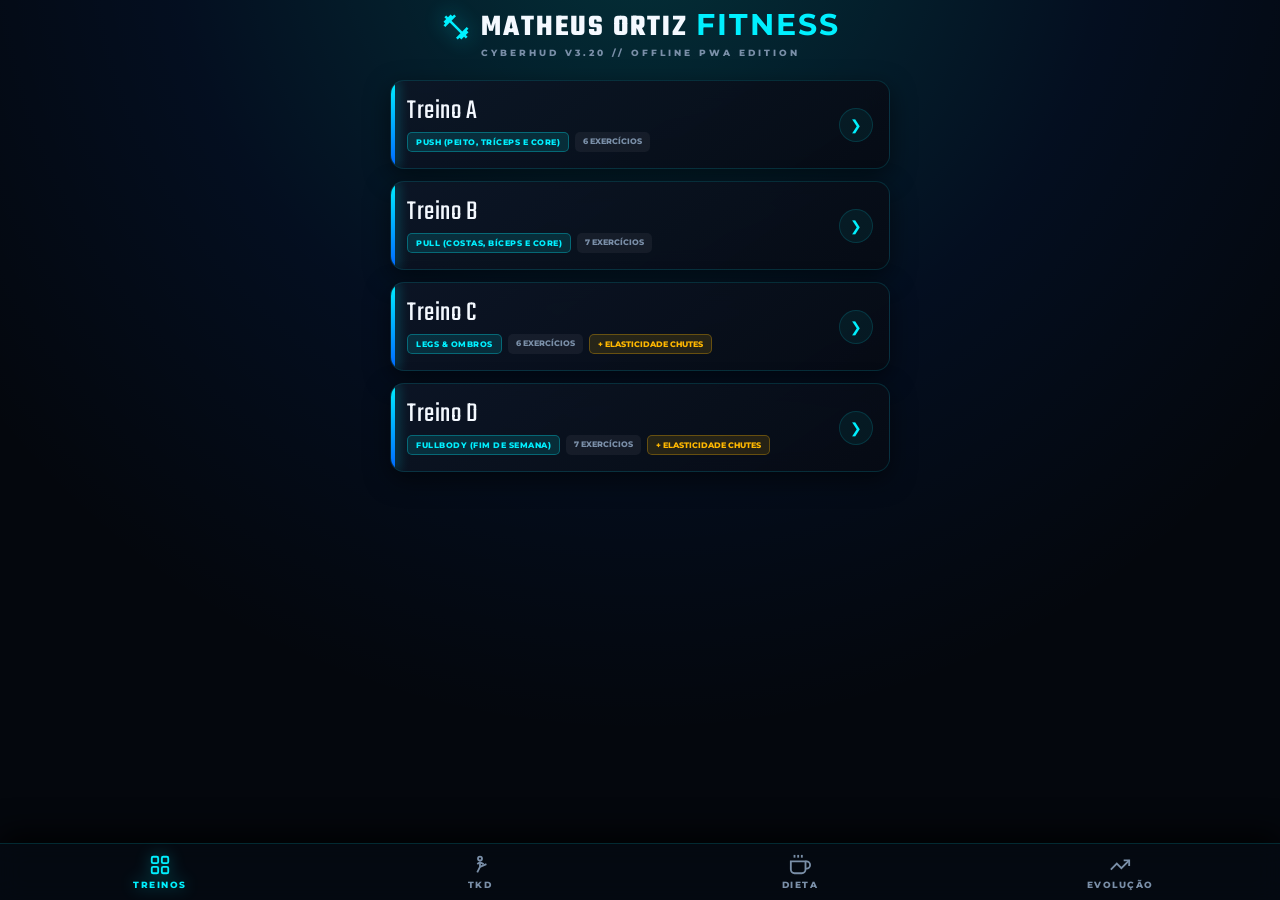
==== index.html @ abe20b3c "Update index.html" ====
<!doctype html>
<html lang="pt-BR">
  <head>
    <meta charset="UTF-8" />
    <meta
      name="viewport"
      content="width=device-width, initial-scale=1.0, maximum-scale=1.0, user-scalable=no, viewport-fit=cover"
    />
    <title>Matheus Ortiz Fitness • CyberHUD</title>
    <link rel="manifest" href="manifest.json" />
    <link rel="apple-touch-icon" href="icon-512.jpg" />
    <meta name="theme-color" content="#04070d" />
    <meta name="mobile-web-app-capable" content="yes" />
    <meta name="apple-mobile-web-app-capable" content="yes" />
    <meta
      name="apple-mobile-web-app-status-bar-style"
      content="black-translucent"
    />
    <link
      href="https://fonts.googleapis.com/css2?family=Montserrat:wght@400;600;800&family=Teko:wght@600;700&display=swap"
      rel="stylesheet"
    />
    <link
      href="https://fonts.cdnfonts.com/css/digital-7-mono"
      rel="stylesheet"
    />
    <link rel="stylesheet" href="style.css" />
    <link rel="stylesheet" href="tkd.css" />
  </head>
  <body>
    <div class="scanline"></div>
    <div id="toast">SÉRIE COMPUTADA ✓</div>

    <!-- CABEÇALHO PRINCIPAL (APENAS NA HOME/TKD/DIETA/EVOLUÇÃO) -->
    <header id="mainHeader">
      <div class="logo-container">
        <svg class="dumbbell-icon" viewBox="0 0 24 24" fill="currentColor">
          <path
            d="M20.57 14.86L22 13.43 20.57 12 17 15.57 8.43 7 12 3.43 10.57 2 9.14 3.43 7.71 2 5.57 4.14 4.14 2.71 2.71 4.14l1.43 1.43L2 7.71l1.43 1.43L2 10.57 3.43 12 7 8.43 15.57 17 12 20.57 13.43 22l1.43-1.43L16.29 22l2.14-2.14 1.43 1.43 1.43-1.43-1.43-1.43L22 16.29z"
          />
        </svg>
        <h1>Matheus Ortiz <span>Fitness</span></h1>
      </div>
      <div class="subtitle">CyberHUD v3.20 // Offline PWA Edition</div>
    </header>

    <!-- TELA 1: MENU DE TREINOS -->
    <div id="homeScreen" class="app-screen active">
      <div class="menu-list" id="menuList"></div>
    </div>

    <!-- TELA TKD: TAEKWONDO (GRADUAÇÃO, TÉCNICAS & EVOLUÇÃO) -->
    <div id="tkdScreen" class="app-screen">
      <!-- CARD DE GRADUAÇÃO ATUAL E PRÓXIMO NÍVEL -->
      <div class="dash-section-card tkd-belt-card" id="tkdBeltCard">
        <div class="cal-card-header">
          <div
            class="dash-section-title"
            style="border: none; padding: 0; margin: 0"
          >
            🥋 GRADUAÇÃO &amp; FAIXAS (WTF)
          </div>
          <span class="cdd-badge active-checkin" id="tkdCurrentGubBadge"
            >10º GUB</span
          >
        </div>

        <div class="tkd-belt-showcase">
          <div class="tkd-belt-box current">
            <span class="tkd-box-label">FAIXA ATUAL</span>
            <div class="tkd-belt-visual" id="tkdCurrentBeltVisual"></div>
            <strong id="tkdCurrentBeltName">BRANCA</strong>
            <small id="tkdCurrentBeltSub">10º Gub • Iniciante</small>
          </div>

          <div class="tkd-arrow-next">➔</div>

          <div class="tkd-belt-box next">
            <span class="tkd-box-label">PRÓXIMO NÍVEL</span>
            <div class="tkd-belt-visual" id="tkdNextBeltVisual"></div>
            <strong id="tkdNextBeltName">CINZA</strong>
            <small id="tkdNextBeltSub">9º Gub • Próximo Exame</small>
          </div>
        </div>

        <!-- BARRA DE PRONTIDÃO PARA O EXAME -->
        <div class="tkd-exam-progress-wrap">
          <div class="tkd-exam-progress-top">
            <span>PRONTIDÃO TÉCNICA PARA O EXAME</span>
            <strong id="tkdReadinessPct">0%</strong>
          </div>
          <div class="progress-track">
            <div
              class="progress-fill"
              id="tkdReadinessFill"
              style="width: 0%"
            ></div>
          </div>
        </div>

        <!-- CONTROLES DE GRADUAÇÃO -->
        <div class="tkd-belt-controls">
          <select
            id="tkdBeltSelect"
            class="tkd-select"
            onchange="changeTkdBelt(this.value)"
          ></select>
          <button
            type="button"
            class="btn-backup export"
            onclick="promoteTkdBelt()"
          >
            🎖️ AVANÇAR FAIXA
          </button>
        </div>
      </div>

      <!-- ESTATÍSTICAS DE AULAS E TÉCNICAS -->
      <div class="dash-stats-grid three-cols" id="tkdStatsGrid">
        <div class="dash-stat-box">
          <span class="dash-stat-label">Aulas na Faixa</span>
          <span class="dash-stat-value" id="tkdSessionsInBelt">0</span>
        </div>
        <div class="dash-stat-box">
          <span class="dash-stat-label">Aulas Totais</span>
          <span class="dash-stat-value" id="tkdTotalSessions">0</span>
        </div>
        <div class="dash-stat-box">
          <span class="dash-stat-label">Técnicas OK</span>
          <span class="dash-stat-value" id="tkdTechCount">0/0</span>
        </div>
      </div>

      <!-- CHECK-IN RÁPIDO NO DOJANG -->
      <div class="dash-section-card">
        <div class="cal-card-header">
          <div
            class="dash-section-title"
            style="border: none; padding: 0; margin: 0"
          >
            ⚡ REGISTRO DE TREINO NO TATAME
          </div>
          <span class="cdd-badge active-checkin">DOJANG</span>
        </div>
        <p class="dash-desc" style="margin-bottom: 10px">
          Registre sua aula de Taekwondo diretamente no calendário de frequência
          e some treinos na faixa atual.
        </p>
        <div class="tkd-checkin-row">
          <input
            type="text"
            id="tkdSessionFocusInput"
            class="tkd-text-input"
            placeholder="Foco da aula (ex: Chutes básicos, Kibon, Elasticidade...)"
          />
          <div class="photo-attach-box" style="margin-bottom: 0">
            <label class="photo-attach-btn" for="tkdPhotoInput">
              📷 TIRAR OU ESCOLHER FOTO DO DOJANG
            </label>
            <div class="photo-preview-wrap" id="tkdPhotoPreviewWrap">
              <img id="tkdPhotoPreviewImg" src="" alt="Prévia da foto TKD" />
              <button
                type="button"
                class="btn-remove-photo"
                onclick="clearPendingPhoto('tkd')"
              >
                ✕ REMOVER
              </button>
            </div>
          </div>
          <button
            type="button"
            class="btn-backup export"
            style="width: 100%; padding: 11px"
            onclick="registerTkdCheckin()"
          >
            ✓ REGISTRAR TREINO TKD
          </button>
        </div>
      </div>

      <!-- LINHA DO TEMPO COMPLETA DAS 12 GRADUAÇÕES -->
      <div class="dash-section-card">
        <button
          type="button"
          class="eq-toggle-btn"
          onclick="toggleTkdTimelineDrawer()"
        >
          <span>📊 MAPA DE GRADUAÇÕES (10º GUB AO 1º DAN)</span>
          <span id="tkdTimelineArrow">▾</span>
        </button>
        <div class="tkd-timeline-panel" id="tkdTimelinePanel">
          <div class="tkd-timeline-list" id="tkdTimelineList"></div>
        </div>
      </div>

      <!-- CHECKLIST DE TÉCNICAS, CHUTES E POOMSAE DA GRADUAÇÃO -->
      <div class="dash-section-card">
        <div class="cal-card-header">
          <div
            class="dash-section-title"
            style="border: none; padding: 0; margin: 0"
          >
            🎯 CURRÍCULO TÉCNICO &amp; POOMSAE
          </div>
          <span class="cdd-badge active-checkin" id="tkdCurriculumBeltTag"
            >10º GUB • BRANCA</span
          >
        </div>
        <p class="dash-desc" style="margin-bottom: 10px">
          Marque as técnicas que você já domina para o próximo exame de faixa.
        </p>
        <div id="tkdChecklistContainer" class="tkd-checklist"></div>

        <!-- ADICIONAR TÉCNICA PERSONALIZADA DO MESTRE -->
        <div class="tkd-add-custom-box">
          <input
            type="text"
            id="tkdCustomTechInput"
            class="tkd-text-input"
            placeholder="Adicionar movimento ou observação do mestre..."
          />
          <button
            type="button"
            class="btn-backup import"
            onclick="addCustomTkdTech()"
          >
            + ADD
          </button>
        </div>
      </div>
    </div>

    <!-- TELA 2: DIETA & NUTRIÇÃO -->
    <div id="dietScreen" class="app-screen">
      <div class="dash-section-card">
        <div class="dash-section-title">🥗 METAS & RECOMPOSIÇÃO</div>
        <div class="diet-macros-grid">
          <div class="diet-macro-box">
            <span class="dash-stat-label">VET ALVO</span>
            <span class="diet-macro-val">~2.250</span>
          </div>
          <div class="diet-macro-box">
            <span class="dash-stat-label">PROTEÍNAS</span>
            <span class="diet-macro-val">175G</span>
          </div>
          <div class="diet-macro-box">
            <span class="dash-stat-label">CARBOS</span>
            <span class="diet-macro-val">245G</span>
          </div>
          <div class="diet-macro-box">
            <span class="dash-stat-label">REFEIÇÕES</span>
            <span class="diet-macro-val" id="dietMealsCount">0/4</span>
          </div>
        </div>

        <div class="water-box">
          <div class="water-top-row">
            <span>💧 HIDRATAÇÃO (META: 3,2 L)</span>
            <strong id="waterDisplay">0,00 L</strong>
          </div>
          <div class="progress-track" style="margin-bottom: 10px">
            <div class="progress-fill" id="waterProgressFill"></div>
          </div>
          <div class="water-btn-row">
            <button class="btn-backup import" onclick="addWater(0.25)">
              +250ML
            </button>
            <button class="btn-backup import" onclick="addWater(0.5)">
              +500ML
            </button>
            <button class="btn-backup reset-water" onclick="resetDietDay()">
              ZERAR DIA
            </button>
          </div>
        </div>
      </div>

      <div id="dietMealsList" class="diet-meals-list"></div>

      <div class="dash-section-card">
        <button
          type="button"
          class="eq-toggle-btn"
          id="eqToggleBtn"
          onclick="toggleEquivalenceDrawer()"
        >
          <span>⚖️ GUIA DE EQUIVALÊNCIA (PESO PRONTO)</span>
          <span id="eqToggleArrow">▾</span>
        </button>
        <div class="eq-drawer-panel" id="eqDrawerPanel">
          <div class="eq-block">
            <div class="eq-block-title">PROTEÍNAS (~40–45G PROT)</div>
            <div class="eq-line">
              • Peito de frango grelhado: <strong>170g</strong>
            </div>
            <div class="eq-line">
              • Patinho / Coxão de fora: <strong>160g</strong>
            </div>
            <div class="eq-line">• Filé de tilápia: <strong>200g</strong></div>
            <div class="eq-line">
              • Sobrecoxa sem pele: <strong>160g</strong>
            </div>
            <div class="eq-line">
              • Atum drenado (1 lata) + <strong>2 ovos</strong>
            </div>
          </div>
          <div class="eq-block">
            <div class="eq-block-title">CARBOIDRATOS (~35–40G CARB)</div>
            <div class="eq-line">• Arroz cozido: <strong>140g</strong></div>
            <div class="eq-line">
              • Batata-doce cozida/assada: <strong>160g</strong>
            </div>
            <div class="eq-line">
              • Batata-inglesa / Mandioquinha: <strong>200g</strong>
            </div>
            <div class="eq-line">
              • Macarrão integral cozido: <strong>120g</strong>
            </div>
            <div class="eq-line">
              • Pão integral (2 fatias) + <strong>1 banana</strong>
            </div>
          </div>
          <div class="eq-block" style="margin-bottom: 0">
            <div class="eq-block-title">GORDURAS BOAS (~10G LIPÍDIOS)</div>
            <div class="eq-line">
              • Azeite de oliva: <strong>1 col. sopa (10ml)</strong>
            </div>
            <div class="eq-line">• Abacate fresco: <strong>70g</strong></div>
            <div class="eq-line">
              • Homus: <strong>30g</strong> | Castanhas/Amendoim:
              <strong>20g</strong>
            </div>
          </div>
        </div>
      </div>
    </div>

    <!-- TELA 3: EVOLUÇÃO, CHECK-IN GYMRATS, MEDIDAS & BACKUP -->
    <div id="dashboardScreen" class="app-screen">
      <div class="dash-stats-grid three-cols" id="dashStatsGrid"></div>
      <!-- SINCRONIZAÇÃO NUVEM (FIREBASE GOOGLE) -->
      <div class="dash-section-card" id="cloudSyncCard">
        <div class="cal-card-header">
          <div
            class="dash-section-title"
            style="border: none; padding: 0; margin: 0"
          >
            ☁️ NUVEM & CONTA GOOGLE
          </div>
          <span class="cdd-badge" id="cloudSyncStatus">OFFLINE / LOCAL</span>
        </div>
        <p class="dash-desc" id="cloudUserInfo" style="margin-bottom: 10px">
          Conecte sua conta Google para sincronizar treinos, Taekwondo,
          check-ins, PRs e medidas automaticamente entre dispositivos.
        </p>
        <div class="backup-actions" id="cloudLoggedOutActions">
          <button
            type="button"
            class="btn-backup export"
            style="grid-column: span 2"
            onclick="loginWithGoogle()"
          >
            🔐 ENTRAR COM GOOGLE
          </button>
        </div>
        <div
          class="backup-actions"
          id="cloudLoggedInActions"
          style="display: none"
        >
          <button
            type="button"
            class="btn-backup export"
            onclick="manualCloudSync()"
          >
            🔄 SINCRONIZAR AGORA
          </button>
          <button
            type="button"
            class="btn-backup reset-water"
            onclick="logoutGoogle()"
          >
            SAIR DA CONTA
          </button>
        </div>
      </div>

      <!-- CALENDÁRIO ESTILO GYMRATS -->
      <div class="dash-section-card">
        <div class="cal-card-header">
          <div
            class="dash-section-title"
            style="border: none; padding: 0; margin: 0"
          >
            📅 CHECK-INS (GYMRATS)
          </div>
          <div style="display: flex; align-items: center; gap: 6px">
            <button
              type="button"
              class="btn-baseline-edit"
              onclick="openBaselineModal()"
              title="Ajustar saldo inicial do ano"
            >
              ⚙️ SALDO ANUAL
            </button>
            <span class="cal-month-count" id="calMonthCheckinsCount"
              >0 dias no mês</span
            >
          </div>
        </div>

        <div class="cal-nav-bar">
          <button
            type="button"
            class="cal-nav-btn"
            onclick="changeCalendarMonth(-1)"
          >
            ❮
          </button>
          <span class="cal-month-label" id="calMonthLabel">NOVEMBRO 2026</span>
          <button
            type="button"
            class="cal-nav-btn"
            onclick="changeCalendarMonth(1)"
          >
            ❯
          </button>
        </div>

        <div class="cal-weekdays-row">
          <span>DOM</span>
          <span>SEG</span>
          <span>TER</span>
          <span>QUA</span>
          <span>QUI</span>
          <span>SEX</span>
          <span>SÁB</span>
        </div>

        <div class="cal-days-grid" id="calDaysGrid"></div>

        <div class="cal-day-details" id="calDayDetails">
          <div class="cdd-top">
            <span id="cddDateTitle">DIA --/--/----</span>
            <span class="cdd-badge" id="cddStatusBadge">SEM CHECK-IN</span>
          </div>
          <div class="cdd-content" id="cddContent">
            Nenhum treino ou atividade registrada nesta data.
          </div>
        </div>

        <div class="annual-seasons-wrap" id="annualSeasonsBox"></div>
      </div>

      <!-- REGISTRO MANUAL DE ATIVIDADE / ESPORTES (TAEKWONDO, CORRIDA, ETC.) -->
      <div class="dash-section-card">
        <div class="dash-section-title">
          ⚡ CHECK-IN MANUAL (OUTRAS ATIVIDADES)
        </div>
        <div class="quick-sports-row">
          <button
            type="button"
            class="quick-sport-chip"
            onclick="applyQuickSport('Taekwondo', '🥋')"
          >
            🥋 Taekwondo
          </button>
          <button
            type="button"
            class="quick-sport-chip"
            onclick="applyQuickSport('Corrida', '🏃‍♂️')"
          >
            🏃‍♂️ Corrida
          </button>
          <button
            type="button"
            class="quick-sport-chip"
            onclick="applyQuickSport('Muay Thai', '🥊')"
          >
            🥊 Muay Thai
          </button>
          <button
            type="button"
            class="quick-sport-chip"
            onclick="applyQuickSport('Bike', '🚴')"
          >
            🚴 Bike
          </button>
        </div>

        <div class="manual-checkin-grid">
          <div class="measure-field">
            <label>Atividade / Modalidade</label>
            <input type="text" id="mcActivity" placeholder="Ex: 🥋 Taekwondo" />
          </div>
          <div class="measure-field">
            <label>Data</label>
            <input type="date" id="mcDate" />
          </div>
          <div class="measure-field">
            <label>Duração (min)</label>
            <input type="number" id="mcDuration" placeholder="60" />
          </div>
          <div class="measure-field">
            <label>Observação</label>
            <input type="text" id="mcNote" placeholder="Ex: Treino de chutes" />
          </div>
        </div>

        <div class="photo-attach-box">
          <label class="photo-attach-btn" for="manualPhotoInput">
            📷 TIRAR OU ESCOLHER FOTO DO CHECK-IN
          </label>
          <div class="photo-preview-wrap" id="manualPhotoPreviewWrap">
            <img id="manualPhotoPreviewImg" src="" alt="Prévia da foto" />
            <button
              type="button"
              class="btn-remove-photo"
              onclick="clearPendingPhoto('manual')"
            >
              ✕ REMOVER
            </button>
          </div>
        </div>

        <button
          type="button"
          class="btn-backup export"
          style="width: 100%; padding: 11px"
          onclick="saveManualCheckin()"
        >
          ✓ REGISTRAR CHECK-IN NO CALENDÁRIO
        </button>
      </div>

      <!-- FICHA DE MEDIDAS -->
      <div class="dash-section-card">
        <div class="dash-section-title">📏 FICHA DE MEDIDAS (EM JEJUM)</div>
        <div class="measures-form-grid">
          <div class="measure-field">
            <label>Peso (kg)</label>
            <input type="number" step="0.1" id="mPeso" placeholder="82.5" />
          </div>
          <div class="measure-field">
            <label>Cintura (cm)</label>
            <input type="number" step="0.5" id="mCintura" placeholder="93" />
          </div>
          <div class="measure-field">
            <label>Abdômen (cm)</label>
            <input type="number" step="0.5" id="mAbdomen" placeholder="90" />
          </div>
          <div class="measure-field">
            <label>Tórax (cm)</label>
            <input type="number" step="0.5" id="mTorax" placeholder="101" />
          </div>
          <div class="measure-field">
            <label>Braço D. (cm)</label>
            <input type="number" step="0.5" id="mBraco" placeholder="40" />
          </div>
          <div class="measure-field">
            <label>Coxa D. (cm)</label>
            <input type="number" step="0.5" id="mCoxa" placeholder="60" />
          </div>
        </div>
        <button
          type="button"
          class="btn-backup export"
          style="width: 100%; padding: 11px; margin-bottom: 10px"
          onclick="saveMeasurements()"
        >
          + REGISTRAR MEDIDAS ATUAIS
        </button>
        <div class="pr-summary-list" id="measuresHistoryList"></div>
      </div>

      <!-- RECORDES PESSOAIS -->
      <div class="dash-section-card">
        <div class="dash-section-title">🏆 RECORDES PESSOAIS (PRs)</div>
        <div class="pr-summary-list" id="prSummaryList"></div>
      </div>

      <!-- BACKUP -->
      <div class="dash-section-card">
        <div class="dash-section-title">💾 BACKUP & SINCRONIZAÇÃO</div>
        <p class="dash-desc">
          Exporte seus recordes, check-ins, medidas e dieta para guardar
          segurança ou transferir para outro aparelho.
        </p>
        <div class="backup-actions">
          <button class="btn-backup export" onclick="exportBackup()">
            📋 EXPORTAR JSON
          </button>
          <button class="btn-backup import" onclick="openImportModal()">
            📥 IMPORTAR JSON
          </button>
        </div>
      </div>
    </div>

    <!-- TELA 4: TREINO ATIVO -->
    <div id="workoutScreen" class="app-screen">
      <div class="workout-hud-header">
        <div class="workout-nav-row">
          <div class="workout-title-group">
            <button class="btn-back" onclick="goHome()">❮ MENU</button>
            <div class="workout-title" id="workoutTitleDisplay">Treino A</div>
          </div>
          <div class="hud-telemetry-badges">
            <div class="volume-badge" id="volumeBadge">⚡ 0 KG</div>
            <div class="progress-badge" id="progressBadge">0/0 • 0%</div>
          </div>
        </div>
        <div class="progress-track">
          <div class="progress-fill" id="progressFill"></div>
        </div>
      </div>

      <div class="workout-container" id="workoutView"></div>
    </div>

    <!-- DOCK INFERIOR FLUTUANTE (TIMER DE DESCANSO) -->
    <div class="floating-dock" id="floatingDock">
      <div class="dock-inner">
        <div class="mini-timer-bar">
          <div class="timer-display" id="timerDisplay">00:00:00</div>
          <div class="timer-pills">
            <button class="timer-pill" onclick="startTimer(45)">45s</button>
            <button class="timer-pill" onclick="startTimer(60)">60s</button>
            <button class="timer-pill" onclick="startTimer(90)">90s</button>
            <button class="timer-pill" onclick="startTimer(120)">2m</button>
            <button class="timer-pill stop" onclick="stopTimer()">✕</button>
          </div>
        </div>
      </div>
    </div>

    <!-- BOTTOM NAV HOME (4 ABAS NO PADRÃO ORIGINAL) -->
    <div class="main-nav-container" id="mainNavContainer">
      <div
        class="nav-tab active"
        id="tabTreinos"
        onclick="switchMainTab('homeScreen', this)"
      >
        <svg viewBox="0 0 24 24">
          <rect x="3" y="3" width="7" height="7" rx="1.5" />
          <rect x="14" y="3" width="7" height="7" rx="1.5" />
          <rect x="3" y="14" width="7" height="7" rx="1.5" />
          <rect x="14" y="14" width="7" height="7" rx="1.5" />
        </svg>
        <span class="nav-label">TREINOS</span>
      </div>
      <div
        class="nav-tab"
        id="tabTkd"
        onclick="switchMainTab('tkdScreen', this)"
      >
        <svg viewBox="0 0 24 24">
          <circle cx="12" cy="5" r="2.2" />
          <path d="M9 11l3-2 4 2" />
          <path d="M12 9v5l-3 6" />
          <path d="M12 14l7-3" />
        </svg>
        <span class="nav-label">TKD</span>
      </div>
      <div
        class="nav-tab"
        id="tabDieta"
        onclick="switchMainTab('dietScreen', this)"
      >
        <svg viewBox="0 0 24 24">
          <path d="M18 8h1a4 4 0 0 1 0 8h-1" />
          <path d="M2 8h16v9a4 4 0 0 1-4 4H6a4 4 0 0 1-4-4V8z" />
          <line x1="6" y1="1" x2="6" y2="4" />
          <line x1="10" y1="1" x2="10" y2="4" />
          <line x1="14" y1="1" x2="14" y2="4" />
        </svg>
        <span class="nav-label">DIETA</span>
      </div>
      <div
        class="nav-tab"
        id="tabEvolucao"
        onclick="switchMainTab('dashboardScreen', this)"
      >
        <svg viewBox="0 0 24 24">
          <polyline points="22 7 13.5 15.5 8.5 10.5 2 17" />
          <polyline points="16 7 22 7 22 13" />
        </svg>
        <span class="nav-label">EVOLUÇÃO</span>
      </div>
    </div>

    <!-- MODAL DE HISTÓRICO -->
    <div class="modal-overlay" id="historyModal">
      <div class="modal-content">
        <div class="modal-header">
          <div class="modal-title" id="historyTitle">Histórico</div>
          <button class="close-btn" onclick="closeHistory()">&times;</button>
        </div>

        <div class="input-history-box">
          <label>Registrar Nova Carga Manualmente (KG):</label>
          <div class="input-row-flex">
            <input
              type="number"
              id="manualKgInput"
              placeholder="Ex: 55"
              step="1"
            />
            <button class="btn-add-weight" onclick="addManualWeight()">
              + GRAVAR
            </button>
          </div>
        </div>

        <div class="history-list-title">Evolução Registrada:</div>
        <div class="history-list" id="historyList"></div>
      </div>
    </div>

    <!-- MODAL DE CALCULADORA DE ANILHAS -->
    <div class="modal-overlay" id="plateModal">
      <div class="modal-content">
        <div class="modal-header">
          <div class="modal-title" id="plateModalTitle">
            Calculadora de Anilhas
          </div>
          <button class="close-btn" onclick="closePlateModal()">&times;</button>
        </div>

        <div class="input-history-box">
          <label>Carga Total Alvo (KG) e Peso da Barra:</label>
          <div class="input-row-flex">
            <input
              type="number"
              id="plateTargetInput"
              placeholder="Total KG"
              oninput="calculatePlates()"
            />
            <select id="barWeightSelect" onchange="calculatePlates()">
              <option value="20">Barra 20kg</option>
              <option value="15">Barra 15kg</option>
              <option value="12">Barra W 12kg</option>
              <option value="0">Sem Barra (0kg)</option>
            </select>
          </div>
        </div>

        <div class="plate-result-box" id="plateResultBox"></div>
      </div>
    </div>

    <!-- MODAL DE IMPORTAÇÃO DE BACKUP -->
    <div class="modal-overlay" id="importModal">
      <div class="modal-content">
        <div class="modal-header">
          <div class="modal-title">Restaurar Backup</div>
          <button class="close-btn" onclick="closeImportModal()">
            &times;
          </button>
        </div>
        <div class="input-history-box">
          <label>Cole o código JSON copiado anteriormente:</label>
          <textarea
            id="importJsonArea"
            rows="4"
            placeholder='{"gh_Supino Reto Barra":"[...]"}'
          ></textarea>
        </div>
        <button
          class="btn-backup export"
          style="width: 100%; padding: 12px"
          onclick="importBackup()"
        >
          RESTAURAR DADOS AGORA
        </button>
      </div>
    </div>

    <!-- MODAL DE SALDO INICIAL DE CHECK-INS POR ANO -->
    <div class="modal-overlay" id="baselineModal">
      <div class="modal-content">
        <div class="modal-header">
          <div class="modal-title">Saldo Anual de Check-ins</div>
          <button class="close-btn" onclick="closeBaselineModal()">
            &times;
          </button>
        </div>
        <p class="dash-desc" style="margin-bottom: 10px">
          Defina quantos check-ins você já tinha acumulado antes de migrar para
          o app. Na virada de cada ano (01/01), o contador principal zera
          automaticamente e arquiva a temporada anterior.
        </p>
        <div class="input-history-box">
          <label>Ano e Quantidade Base (GymRats):</label>
          <div class="input-row-flex">
            <input
              type="number"
              id="baselineYearInput"
              value="2026"
              min="2020"
              max="2100"
              oninput="onBaselineYearChange()"
            />
            <input
              type="number"
              id="baselineCountInput"
              value="241"
              min="0"
              placeholder="Ex: 241"
            />
          </div>
        </div>
        <button
          type="button"
          class="btn-backup export"
          style="width: 100%; padding: 12px"
          onclick="saveBaselineFromModal()"
        >
          SALVAR SALDO DA TEMPORADA
        </button>
      </div>
    </div>

    <!-- MODAL LIGHTBOX PARA VISUALIZAR FOTO DO CHECK-IN -->
    <div
      class="modal-overlay"
      id="photoLightboxModal"
      onclick="closePhotoLightbox(event)"
    >
      <div class="modal-content lightbox-modal-content">
        <div class="modal-header">
          <div class="modal-title" id="lightboxTitle">Registro</div>
          <button class="close-btn" onclick="closePhotoLightbox()">
            &times;
          </button>
        </div>
        <div class="lightbox-img-wrap">
          <img id="lightboxImg" src="" alt="Foto do Check-in" />
        </div>
        <div class="lightbox-caption" id="lightboxCaption"></div>
      </div>
    </div>

    <script src="https://www.gstatic.com/firebasejs/10.14.1/firebase-app-compat.js"></script>
    <script src="https://www.gstatic.com/firebasejs/10.14.1/firebase-auth-compat.js"></script>
    <script src="https://www.gstatic.com/firebasejs/10.14.1/firebase-firestore-compat.js"></script>
    <script src="script.js"></script>
    <script src="tkd.js"></script>

    <!-- Inputs ocultos para tirar/anexar foto (câmera ou galeria) -->
    <input
      type="file"
      id="workoutPhotoInput"
      accept="image/*"
      style="display: none"
      onchange="handlePhotoFileSelect(this, 'workout')"
    />
    <input
      type="file"
      id="manualPhotoInput"
      accept="image/*"
      style="display: none"
      onchange="handlePhotoFileSelect(this, 'manual')"
    />
    <input
      type="file"
      id="tkdPhotoInput"
      accept="image/*"
      style="display: none"
      onchange="handlePhotoFileSelect(this, 'tkd')"
    />
  </body>
</html>
---- style.css ----
:root {
  --primary: #00f0ff;
  --primary-deep: #0066ff;
  --primary-glow: rgba(0, 240, 255, 0.45);
  --primary-subtle: rgba(0, 240, 255, 0.12);
  --success: #00ff88;
  --success-glow: rgba(0, 255, 136, 0.4);
  --accent: #ffb800;
  --accent-glow: rgba(255, 184, 0, 0.35);
  --danger: #ff3b5c;
  --bg-dark: #04070d;
  --card-bg: linear-gradient(
    145deg,
    rgba(13, 22, 38, 0.88),
    rgba(6, 11, 20, 0.94)
  );
  --border: rgba(0, 240, 255, 0.14);
  --text: #f4f9ff;
  --muted: #7a8fa8;
}

* {
  box-sizing: border-box;
  margin: 0;
  padding: 0;
  font-family: "Montserrat", sans-serif;
  -webkit-tap-highlight-color: transparent;
}

html,
body {
  width: 100%;
  min-height: 100vh;
  background-color: var(--bg-dark);
  color: var(--text);
  overflow-x: hidden;
}

body {
  background-image:
    radial-gradient(
      circle at 50% -10%,
      rgba(0, 240, 255, 0.18) 0%,
      rgba(0, 102, 255, 0.08) 40%,
      transparent 70%
    ),
    linear-gradient(rgba(4, 7, 13, 0.9), rgba(4, 7, 13, 0.97)),
    url("https://images.unsplash.com/photo-1534438327276-14e5300c3a48?q=80&w=1000&auto=format&fit=crop");
  background-size: cover;
  background-attachment: fixed;
  background-position: center;
  padding: env(safe-area-inset-top, 16px) 12px 95px 12px;
  display: flex;
  flex-direction: column;
  align-items: center;
}

.scanline {
  position: fixed;
  top: -10%;
  left: 0;
  width: 100%;
  height: 2px;
  background: linear-gradient(90deg, transparent, var(--primary), transparent);
  box-shadow: 0 0 15px 2px var(--primary-glow);
  opacity: 0.3;
  animation: scan 8s linear infinite;
  pointer-events: none;
  z-index: 9999;
}

@keyframes scan {
  0% {
    top: -10%;
  }
  100% {
    top: 110%;
  }
}

@keyframes hudPulse {
  0%,
  100% {
    text-shadow: 0 0 12px var(--primary-glow);
  }
  50% {
    text-shadow: 0 0 4px rgba(0, 240, 255, 0.2);
  }
}

header {
  width: 100%;
  max-width: 500px;
  text-align: center;
  margin-bottom: 22px;
  padding-top: 10px;
  z-index: 20;
  position: relative;
}

.logo-container {
  display: flex;
  align-items: center;
  justify-content: center;
  gap: 10px;
  margin-bottom: 4px;
}

.dumbbell-icon {
  width: 30px;
  height: 30px;
  color: var(--primary);
  filter: drop-shadow(0 0 10px var(--primary-glow));
}

h1 {
  font-family: "Teko", sans-serif;
  font-size: 30px;
  letter-spacing: 2px;
  text-transform: uppercase;
  line-height: 1;
  animation: hudPulse 4s infinite;
}

h1 span {
  color: var(--primary);
}

.subtitle {
  font-size: 9px;
  letter-spacing: 3px;
  color: var(--muted);
  text-transform: uppercase;
  font-weight: 800;
}

.app-screen {
  width: 100%;
  max-width: 500px;
  z-index: 20;
  display: none;
  flex-direction: column;
  opacity: 0;
  transition: opacity 0.25s ease;
  padding-bottom: 24px;
}

.app-screen.active {
  display: flex !important;
  opacity: 1 !important;
}

/* BOTTOM NAV HOME */
.main-nav-container {
  position: fixed;
  bottom: 0;
  left: 0;
  width: 100%;
  background: rgba(5, 10, 18, 0.92);
  backdrop-filter: blur(12px);
  -webkit-backdrop-filter: blur(12px);
  border-top: 1px solid var(--border);
  display: flex;
  justify-content: space-around;
  padding: 10px 0 calc(10px + env(safe-area-inset-bottom, 0px));
  z-index: 9000;
  box-shadow: 0 -10px 30px rgba(0, 0, 0, 0.85);
}

.nav-tab {
  display: flex;
  flex-direction: column;
  align-items: center;
  gap: 3px;
  color: var(--muted);
  flex: 1;
  transition: 0.25s;
  cursor: pointer;
}

.nav-tab.active {
  color: var(--primary);
  filter: drop-shadow(0 0 8px var(--primary-glow));
}

.nav-tab svg {
  width: 22px;
  height: 22px;
  stroke: currentColor;
  fill: none;
  stroke-width: 2;
}

.nav-label {
  font-size: 9px;
  font-weight: 800;
  letter-spacing: 1.5px;
}

/* MENU HOME */
.menu-list {
  display: flex;
  flex-direction: column;
  gap: 12px;
  width: 100%;
  padding-bottom: 30px;
}

.menu-item {
  background: var(--card-bg);
  backdrop-filter: blur(10px);
  -webkit-backdrop-filter: blur(10px);
  border: 1px solid var(--border);
  border-radius: 14px;
  padding: 16px;
  display: flex;
  justify-content: space-between;
  align-items: center;
  cursor: pointer;
  transition: 0.25s;
  position: relative;
  overflow: hidden;
  box-shadow: 0 8px 25px rgba(0, 0, 0, 0.5);
}

.menu-item::before {
  content: "";
  position: absolute;
  left: 0;
  top: 0;
  height: 100%;
  width: 4px;
  background: linear-gradient(180deg, var(--primary), var(--primary-deep));
  box-shadow: 2px 0 12px var(--primary-glow);
}

.menu-item:hover,
.menu-item:active {
  transform: translateY(-2px);
  border-color: rgba(0, 240, 255, 0.45);
  box-shadow: 0 12px 30px rgba(0, 240, 255, 0.14);
}

.menu-info {
  display: flex;
  flex-direction: column;
  gap: 7px;
  z-index: 2;
}

.menu-day-name {
  font-family: "Teko", sans-serif;
  font-size: 28px;
  line-height: 1;
  letter-spacing: 0.5px;
}

.menu-tags {
  display: flex;
  flex-wrap: wrap;
  gap: 6px;
}

.menu-region-badge {
  font-size: 8px;
  font-weight: 800;
  background: var(--primary-subtle);
  color: var(--primary);
  padding: 4px 8px;
  border-radius: 5px;
  border: 1px solid rgba(0, 240, 255, 0.3);
  letter-spacing: 0.5px;
}

.menu-ex-count {
  font-size: 8px;
  font-weight: 800;
  color: var(--muted);
  background: rgba(255, 255, 255, 0.05);
  padding: 4px 8px;
  border-radius: 5px;
}

.menu-stretch-badge {
  font-size: 8px;
  font-weight: 800;
  background: rgba(255, 184, 0, 0.12);
  color: var(--accent);
  padding: 4px 8px;
  border-radius: 5px;
  border: 1px solid rgba(255, 184, 0, 0.3);
}

.menu-action {
  width: 34px;
  height: 34px;
  border-radius: 50%;
  background: rgba(0, 240, 255, 0.06);
  border: 1px solid var(--border);
  display: flex;
  justify-content: center;
  align-items: center;
  transition: 0.3s;
  color: var(--primary);
  font-size: 14px;
  flex-shrink: 0;
}

.menu-item:hover .menu-action {
  background: rgba(0, 240, 255, 0.2);
  border-color: var(--primary);
  transform: translateX(3px);
}

/* DIETA & NUTRIÇÃO */
.diet-macros-grid {
  display: grid;
  grid-template-columns: repeat(4, 1fr);
  gap: 6px;
  margin-bottom: 12px;
}

.diet-macro-box {
  background: rgba(2, 5, 10, 0.65);
  border: 1px solid rgba(0, 240, 255, 0.14);
  border-radius: 8px;
  padding: 8px 4px;
  text-align: center;
}

.diet-macro-val {
  display: block;
  font-family: "Teko", sans-serif;
  font-size: 20px;
  color: var(--primary);
  line-height: 1.1;
  margin-top: 2px;
}

.water-box {
  background: rgba(2, 5, 10, 0.65);
  border: 1px solid rgba(0, 240, 255, 0.16);
  border-radius: 10px;
  padding: 10px;
}

.water-top-row {
  display: flex;
  justify-content: space-between;
  align-items: center;
  font-size: 10px;
  font-weight: 800;
  color: #dce9f8;
  margin-bottom: 6px;
}

.water-top-row strong {
  color: var(--primary);
  font-size: 12px;
}

.water-btn-row {
  display: grid;
  grid-template-columns: 1fr 1fr 1fr;
  gap: 6px;
}

.btn-backup.reset-water {
  background: rgba(255, 59, 92, 0.12);
  color: #ff6b84;
  border: 1px solid rgba(255, 59, 92, 0.3);
}

.diet-meals-list {
  display: flex;
  flex-direction: column;
  gap: 10px;
  margin-bottom: 14px;
}

.diet-meal-card {
  background: var(--card-bg);
  border: 1px solid var(--border);
  border-left: 3px solid var(--primary);
  border-radius: 12px;
  padding: 12px 14px;
  box-shadow: 0 6px 20px rgba(0, 0, 0, 0.45);
}

.diet-meal-card.done {
  border-left-color: var(--success);
  opacity: 0.78;
}

.diet-meal-top {
  display: flex;
  justify-content: space-between;
  align-items: flex-start;
  gap: 8px;
  margin-bottom: 8px;
}

.diet-meal-time {
  font-family: "Teko", sans-serif;
  font-size: 20px;
  color: #fff;
  line-height: 1;
}

.diet-meal-sub {
  font-size: 9px;
  font-weight: 800;
  color: var(--primary);
  margin-top: 2px;
}

.diet-check-btn {
  background: rgba(2, 5, 10, 0.75);
  border: 1px solid rgba(0, 240, 255, 0.3);
  color: var(--primary);
  border-radius: 7px;
  padding: 5px 10px;
  font-size: 9px;
  font-weight: 800;
  cursor: pointer;
  flex-shrink: 0;
}

.diet-meal-card.done .diet-check-btn {
  background: var(--success);
  border-color: var(--success);
  color: #02120a;
}

.diet-option-select {
  width: 100%;
  background: rgba(2, 6, 13, 0.85);
  border: 1px solid rgba(0, 240, 255, 0.22);
  border-radius: 8px;
  color: #fff;
  font-size: 11px;
  font-weight: 700;
  padding: 8px 10px;
  margin-bottom: 8px;
  outline: none;
}

.diet-option-select option {
  background: #0a1220;
  color: #fff;
}

.diet-meal-desc {
  font-size: 11px;
  color: #cfe0f5;
  line-height: 1.45;
  background: rgba(2, 5, 10, 0.55);
  border-radius: 8px;
  padding: 9px 10px;
  border: 1px solid rgba(255, 255, 255, 0.05);
}

.eq-toggle-btn {
  width: 100%;
  background: transparent;
  border: none;
  color: var(--primary);
  font-family: "Teko", sans-serif;
  font-size: 20px;
  letter-spacing: 1px;
  display: flex;
  justify-content: space-between;
  align-items: center;
  cursor: pointer;
}

.eq-drawer-panel {
  display: none;
  margin-top: 10px;
  border-top: 1px solid rgba(255, 255, 255, 0.06);
  padding-top: 10px;
}

.eq-drawer-panel.open {
  display: block;
}

.eq-block {
  background: rgba(2, 5, 10, 0.55);
  border: 1px solid rgba(0, 240, 255, 0.12);
  border-radius: 8px;
  padding: 9px 10px;
  margin-bottom: 8px;
}

.eq-block-title {
  font-size: 9px;
  font-weight: 800;
  color: var(--accent);
  margin-bottom: 4px;
  letter-spacing: 0.6px;
}

.eq-line {
  font-size: 11px;
  color: #dce9f8;
  line-height: 1.45;
}

/* DASHBOARD / PAINEL DE EVOLUÇÃO, CHECK-IN GYMRATS & MEDIDAS */
.dash-stats-grid {
  display: grid;
  grid-template-columns: repeat(2, 1fr);
  gap: 10px;
  margin-bottom: 14px;
}

.dash-stats-grid.three-cols {
  grid-template-columns: repeat(3, 1fr);
  gap: 8px;
}

.dash-stat-box {
  background: var(--card-bg);
  border: 1px solid var(--border);
  border-radius: 12px;
  padding: 12px 10px;
  display: flex;
  flex-direction: column;
  gap: 4px;
  box-shadow: 0 6px 20px rgba(0, 0, 0, 0.45);
}

.dash-stat-label {
  font-size: 8px;
  font-weight: 800;
  color: var(--muted);
  letter-spacing: 0.6px;
  text-transform: uppercase;
}

.dash-stat-value {
  font-family: "Teko", sans-serif;
  font-size: 28px;
  color: var(--primary);
  text-shadow: 0 0 10px var(--primary-glow);
  line-height: 1;
}

.dash-stat-value.streak-accent {
  color: var(--accent);
  text-shadow: 0 0 10px var(--accent-glow);
}

.dash-section-card {
  background: var(--card-bg);
  border: 1px solid var(--border);
  border-radius: 14px;
  padding: 14px;
  margin-bottom: 14px;
  box-shadow: 0 8px 25px rgba(0, 0, 0, 0.5);
}

.dash-section-title {
  font-family: "Teko", sans-serif;
  font-size: 20px;
  color: var(--primary);
  letter-spacing: 1px;
  border-bottom: 1px solid rgba(255, 255, 255, 0.06);
  padding-bottom: 8px;
  margin-bottom: 10px;
}

/* CALENDÁRIO ESTILO GYMRATS */
.cal-card-header {
  display: flex;
  justify-content: space-between;
  align-items: center;
  border-bottom: 1px solid rgba(255, 255, 255, 0.06);
  padding-bottom: 8px;
  margin-bottom: 10px;
}

.cal-month-count {
  font-size: 9px;
  font-weight: 800;
  color: var(--success);
  background: rgba(0, 255, 136, 0.12);
  border: 1px solid rgba(0, 255, 136, 0.3);
  padding: 3px 8px;
  border-radius: 99px;
}

.cal-nav-bar {
  display: flex;
  justify-content: space-between;
  align-items: center;
  margin-bottom: 8px;
  background: rgba(2, 5, 10, 0.55);
  border: 1px solid rgba(0, 240, 255, 0.12);
  border-radius: 8px;
  padding: 5px 8px;
}

.cal-nav-btn {
  background: rgba(0, 240, 255, 0.08);
  border: 1px solid rgba(0, 240, 255, 0.25);
  color: var(--primary);
  width: 28px;
  height: 26px;
  border-radius: 6px;
  font-size: 11px;
  font-weight: 800;
  cursor: pointer;
}

.cal-month-label {
  font-family: "Teko", sans-serif;
  font-size: 19px;
  letter-spacing: 1px;
  color: #fff;
}

.cal-weekdays-row {
  display: grid;
  grid-template-columns: repeat(7, 1fr);
  gap: 4px;
  text-align: center;
  font-size: 8px;
  font-weight: 800;
  color: var(--muted);
  margin-bottom: 5px;
}

.cal-days-grid {
  display: grid;
  grid-template-columns: repeat(7, 1fr);
  gap: 4px;
  margin-bottom: 10px;
}

.cal-day-cell {
  aspect-ratio: 1 / 1.05;
  background: rgba(2, 5, 10, 0.65);
  border: 1px solid rgba(255, 255, 255, 0.05);
  border-radius: 8px;
  display: flex;
  flex-direction: column;
  align-items: center;
  justify-content: center;
  gap: 2px;
  cursor: pointer;
  position: relative;
  transition: 0.2s;
  padding: 2px;
}

.cal-day-cell.empty {
  background: transparent;
  border: none;
  cursor: default;
}

.cal-day-cell .day-num {
  font-size: 11px;
  font-weight: 800;
  color: #b7c9df;
  line-height: 1;
}

.cal-day-cell.today {
  border-color: rgba(0, 240, 255, 0.55);
}

.cal-day-cell.checked-in {
  background: linear-gradient(
    145deg,
    rgba(0, 255, 136, 0.2),
    rgba(0, 240, 255, 0.14)
  );
  border-color: rgba(0, 255, 136, 0.55);
  box-shadow: 0 0 10px rgba(0, 255, 136, 0.15);
}

.cal-day-cell.checked-in .day-num {
  color: #fff;
}

.cal-day-cell.selected-day {
  outline: 2px solid var(--primary);
  outline-offset: -1px;
}

.cal-day-badge {
  font-size: 7px;
  font-weight: 900;
  background: var(--success);
  color: #02120a;
  padding: 1px 4px;
  border-radius: 4px;
  max-width: 95%;
  overflow: hidden;
  text-overflow: ellipsis;
  white-space: nowrap;
  line-height: 1.1;
}

.cal-day-details {
  background: rgba(2, 5, 10, 0.7);
  border: 1px solid rgba(0, 240, 255, 0.16);
  border-radius: 10px;
  padding: 10px;
}

.cdd-top {
  display: flex;
  justify-content: space-between;
  align-items: center;
  margin-bottom: 6px;
  font-size: 10px;
  font-weight: 800;
  color: var(--primary);
}

.cdd-badge {
  font-size: 8px;
  font-weight: 800;
  color: var(--muted);
  background: rgba(255, 255, 255, 0.06);
  padding: 2px 7px;
  border-radius: 4px;
}

.cdd-badge.active-checkin {
  color: #02120a;
  background: var(--success);
}

.cdd-content {
  font-size: 11px;
  color: #dce9f8;
  line-height: 1.4;
}

.cdd-log-item {
  display: flex;
  justify-content: space-between;
  align-items: center;
  gap: 8px;
  padding: 6px 0;
  border-top: 1px solid rgba(255, 255, 255, 0.05);
}

.cdd-log-item:first-child {
  border-top: none;
  padding-top: 0;
}

.btn-del-checkin {
  background: rgba(255, 59, 92, 0.12);
  border: 1px solid rgba(255, 59, 92, 0.3);
  color: #ff6b84;
  border-radius: 5px;
  width: 22px;
  height: 22px;
  font-size: 10px;
  font-weight: 800;
  cursor: pointer;
  flex-shrink: 0;
}

.quick-sports-row {
  display: flex;
  flex-wrap: wrap;
  gap: 6px;
  margin-bottom: 10px;
}

.quick-sport-chip {
  background: rgba(0, 240, 255, 0.08);
  border: 1px solid rgba(0, 240, 255, 0.24);
  color: #e4f7ff;
  font-size: 10px;
  font-weight: 800;
  padding: 5px 9px;
  border-radius: 99px;
  cursor: pointer;
}

.quick-sport-chip:active {
  background: var(--primary);
  color: #020812;
}

.manual-checkin-grid {
  display: grid;
  grid-template-columns: 1fr 1fr;
  gap: 8px;
  margin-bottom: 10px;
}

.measures-form-grid {
  display: grid;
  grid-template-columns: repeat(3, 1fr);
  gap: 8px;
  margin-bottom: 10px;
}

.measure-field label {
  display: block;
  font-size: 8px;
  font-weight: 800;
  color: var(--muted);
  text-transform: uppercase;
  margin-bottom: 4px;
}

.measure-field input {
  width: 100%;
  background: rgba(255, 255, 255, 0.05);
  border: 1px solid rgba(0, 240, 255, 0.2);
  border-radius: 6px;
  color: #fff;
  font-size: 12px;
  font-weight: 800;
  padding: 7px 6px;
  text-align: center;
  outline: none;
}

.pr-summary-list {
  display: flex;
  flex-direction: column;
  gap: 6px;
  max-height: 290px;
  overflow-y: auto;
}

.pr-summary-row {
  display: flex;
  justify-content: space-between;
  align-items: center;
  background: rgba(2, 5, 10, 0.55);
  border: 1px solid rgba(0, 240, 255, 0.1);
  border-radius: 8px;
  padding: 9px 10px;
  font-size: 11px;
  font-weight: 700;
}

.pr-summary-row span:first-child {
  color: #dce9f8;
}

.pr-summary-row span:last-child {
  color: var(--success);
  font-weight: 800;
}

.measure-history-card {
  display: flex;
  flex-direction: column;
  gap: 4px;
  background: rgba(2, 5, 10, 0.55);
  border: 1px solid rgba(0, 240, 255, 0.12);
  border-radius: 8px;
  padding: 9px 10px;
  font-size: 10px;
}

.measure-history-top {
  display: flex;
  justify-content: space-between;
  font-weight: 800;
  color: var(--primary);
}

.measure-history-vals {
  color: #dce9f8;
  line-height: 1.4;
}

.dash-desc {
  font-size: 11px;
  color: var(--muted);
  line-height: 1.4;
  margin-bottom: 12px;
}

.backup-actions {
  display: grid;
  grid-template-columns: 1fr 1fr;
  gap: 8px;
}

.btn-backup {
  padding: 10px;
  border-radius: 8px;
  font-size: 10px;
  font-weight: 800;
  cursor: pointer;
  border: none;
  letter-spacing: 0.5px;
}

.btn-backup.export {
  background: linear-gradient(135deg, var(--primary), var(--primary-deep));
  color: #020812;
  box-shadow: 0 4px 14px var(--primary-glow);
}

.btn-backup.import {
  background: rgba(0, 240, 255, 0.1);
  color: var(--primary);
  border: 1px solid rgba(0, 240, 255, 0.35);
}

/* STICKY HUD HEADER COM PROGRESSO E TELEMETRIA */
.workout-hud-header {
  position: sticky;
  top: 0;
  z-index: 90;
  background: rgba(4, 8, 16, 0.92);
  backdrop-filter: blur(12px);
  -webkit-backdrop-filter: blur(12px);
  border: 1px solid var(--border);
  border-radius: 12px;
  padding: 10px 12px;
  margin-bottom: 14px;
  box-shadow: 0 10px 25px rgba(0, 0, 0, 0.75);
}

.workout-nav-row {
  display: flex;
  align-items: center;
  justify-content: space-between;
  gap: 8px;
  margin-bottom: 8px;
}

.workout-title-group {
  display: flex;
  align-items: center;
  gap: 8px;
}

.btn-back {
  background: rgba(0, 240, 255, 0.08);
  border: 1px solid rgba(0, 240, 255, 0.25);
  color: var(--primary);
  padding: 6px 9px;
  border-radius: 6px;
  font-size: 10px;
  font-weight: 800;
  cursor: pointer;
  display: flex;
  align-items: center;
  gap: 4px;
}

.workout-title {
  font-family: "Teko", sans-serif;
  font-size: 24px;
  color: #fff;
  text-shadow: 0 0 12px var(--primary-glow);
  line-height: 1;
}

.hud-telemetry-badges {
  display: flex;
  align-items: center;
  gap: 5px;
}

.volume-badge {
  font-size: 9px;
  font-weight: 800;
  color: var(--accent);
  background: rgba(255, 184, 0, 0.12);
  border: 1px solid rgba(255, 184, 0, 0.3);
  padding: 4px 7px;
  border-radius: 6px;
}

.progress-badge {
  font-size: 9px;
  font-weight: 800;
  color: var(--primary);
  background: var(--primary-subtle);
  border: 1px solid rgba(0, 240, 255, 0.25);
  padding: 4px 7px;
  border-radius: 6px;
}

.progress-badge.complete {
  color: var(--success);
  background: rgba(0, 255, 136, 0.12);
  border-color: rgba(0, 255, 136, 0.35);
}

.progress-track {
  width: 100%;
  height: 5px;
  background: rgba(255, 255, 255, 0.07);
  border-radius: 99px;
  overflow: hidden;
}

.progress-fill {
  height: 100%;
  width: 0%;
  background: linear-gradient(
    90deg,
    var(--primary-deep),
    var(--primary),
    var(--success)
  );
  box-shadow: 0 0 10px var(--primary-glow);
  border-radius: 99px;
  transition: width 0.35s cubic-bezier(0.22, 1, 0.36, 1);
}

/* CONTAINER DE EXERCÍCIOS */
.workout-container {
  display: flex;
  flex-direction: column;
  gap: 14px;
  padding-bottom: 115px;
}

.cardio-card,
.exercise-card,
.stretch-card {
  background: var(--card-bg);
  backdrop-filter: blur(10px);
  -webkit-backdrop-filter: blur(10px);
  border: 1px solid var(--border);
  border-radius: 14px;
  padding: 14px;
  box-shadow: 0 8px 25px rgba(0, 0, 0, 0.5);
  position: relative;
  overflow: hidden;
  transition:
    border-color 0.3s ease,
    box-shadow 0.3s ease;
}

/* MODO FOCO ATIVO: CARD CONCLUÍDO */
.exercise-card.card-completed {
  border-color: rgba(0, 255, 136, 0.55);
  box-shadow: 0 0 20px rgba(0, 255, 136, 0.14);
}

.exercise-card.card-completed::before {
  content: "";
  position: absolute;
  left: 0;
  top: 0;
  height: 100%;
  width: 3px;
  background: var(--success);
  box-shadow: 0 0 12px var(--success-glow);
}

.cardio-card::before {
  content: "";
  position: absolute;
  left: 0;
  top: 0;
  height: 100%;
  width: 3px;
  background: linear-gradient(180deg, var(--primary), var(--primary-deep));
  box-shadow: 0 0 12px var(--primary);
}

.stretch-card {
  border-color: rgba(255, 184, 0, 0.3);
}

.stretch-card::before {
  content: "";
  position: absolute;
  left: 0;
  top: 0;
  height: 100%;
  width: 3px;
  background: var(--accent);
  box-shadow: 0 0 12px var(--accent-glow);
}

.cardio-header,
.stretch-header {
  font-family: "Teko", sans-serif;
  font-size: 20px;
  letter-spacing: 1px;
  display: flex;
  align-items: center;
  justify-content: space-between;
  margin-bottom: 10px;
  border-bottom: 1px solid rgba(255, 255, 255, 0.06);
  padding-bottom: 8px;
}

.cardio-header {
  color: var(--primary);
}

.stretch-header {
  color: var(--accent);
}

/* GAVETA RETRÁTIL E CONTROLES DO CARDIO */
.cardio-drawer-trigger {
  width: 100%;
  background: rgba(2, 6, 13, 0.8);
  border: 1px solid rgba(0, 240, 255, 0.25);
  border-radius: 9px;
  padding: 9px 12px;
  margin-bottom: 10px;
  display: flex;
  align-items: center;
  justify-content: space-between;
  color: #fff;
  cursor: pointer;
  transition: 0.2s;
}

.cardio-drawer-trigger:active,
.cardio-drawer-trigger.open {
  border-color: var(--primary);
  box-shadow: 0 0 12px rgba(0, 240, 255, 0.2);
}

.cardio-selected-info {
  display: flex;
  align-items: center;
  gap: 8px;
  font-size: 12px;
  font-weight: 800;
  letter-spacing: 0.4px;
}

.cardio-drawer-hint {
  font-size: 9px;
  font-weight: 800;
  color: var(--primary);
  text-transform: uppercase;
  letter-spacing: 0.8px;
}

.cardio-drawer-panel {
  display: none;
  margin-bottom: 12px;
  animation: fadeInDrawer 0.2s ease;
}

.cardio-drawer-panel.open {
  display: block;
}

.cardio-type-grid {
  display: grid;
  grid-template-columns: repeat(5, 1fr);
  gap: 5px;
}

.cardio-type-btn {
  background: rgba(2, 6, 13, 0.75);
  border: 1px solid rgba(0, 240, 255, 0.16);
  border-radius: 9px;
  padding: 8px 2px;
  display: flex;
  flex-direction: column;
  align-items: center;
  justify-content: center;
  gap: 4px;
  color: var(--muted);
  cursor: pointer;
  transition: all 0.2s ease;
}

.cardio-type-btn .c-icon {
  font-size: 16px;
  line-height: 1;
}

.cardio-type-btn .c-name {
  font-size: 8px;
  font-weight: 800;
  text-transform: uppercase;
  letter-spacing: 0.3px;
}

.cardio-type-btn.active {
  background: linear-gradient(
    145deg,
    rgba(0, 240, 255, 0.2),
    rgba(0, 102, 255, 0.25)
  );
  border-color: var(--primary);
  color: #fff;
  box-shadow: 0 0 14px rgba(0, 240, 255, 0.28);
  transform: translateY(-1px);
}

.cardio-metrics-grid {
  display: grid;
  grid-template-columns: 1fr 1fr;
  gap: 8px;
}

.cardio-metric-box {
  background: rgba(2, 5, 10, 0.65);
  border: 1px solid rgba(0, 240, 255, 0.14);
  border-radius: 10px;
  padding: 8px 10px;
  display: flex;
  flex-direction: column;
  gap: 6px;
}

.cardio-metric-label {
  font-size: 9px;
  color: var(--primary);
  font-weight: 800;
  text-transform: uppercase;
  letter-spacing: 0.6px;
  display: flex;
  justify-content: space-between;
  align-items: center;
}

.cardio-metric-label span {
  color: var(--muted);
  font-size: 8px;
}

.cardio-stepper {
  display: flex;
  align-items: center;
  justify-content: space-between;
  background: rgba(255, 255, 255, 0.03);
  border: 1px solid rgba(0, 240, 255, 0.12);
  border-radius: 7px;
  padding: 2px;
}

.cardio-stepper button {
  background: rgba(0, 240, 255, 0.08);
  border: none;
  color: var(--primary);
  width: 28px;
  height: 28px;
  border-radius: 5px;
  font-size: 16px;
  font-weight: 800;
  cursor: pointer;
}

.cardio-stepper button:active {
  background: var(--primary);
  color: #020812;
}

.cardio-stepper input {
  width: 100%;
  text-align: center;
  background: transparent;
  border: none;
  color: #fff;
  font-size: 15px;
  font-weight: 800;
  outline: none;
  -moz-appearance: textfield;
}

.exercise-header-top {
  display: flex;
  align-items: flex-start;
  justify-content: space-between;
  gap: 8px;
  margin-bottom: 10px;
  border-bottom: 1px solid rgba(255, 255, 255, 0.06);
  padding-bottom: 8px;
}

.exercise-title-col {
  display: flex;
  flex-direction: column;
  gap: 4px;
}

.exercise-name-row {
  display: flex;
  align-items: center;
  gap: 6px;
  flex-wrap: wrap;
}

.exercise-name {
  font-family: "Teko", sans-serif;
  font-size: 21px;
  color: #fff;
  letter-spacing: 0.8px;
  line-height: 1.05;
}

.card-done-badge {
  display: none;
  font-size: 8px;
  font-weight: 900;
  color: #02120a;
  background: var(--success);
  padding: 2px 6px;
  border-radius: 4px;
  letter-spacing: 0.5px;
}

.exercise-card.card-completed .card-done-badge {
  display: inline-block;
}

.exercise-actions-col {
  display: flex;
  flex-direction: column;
  align-items: flex-end;
  gap: 5px;
  flex-shrink: 0;
}

.action-mini-row {
  display: flex;
  gap: 4px;
}

.pr-tag {
  display: inline-flex;
  align-items: center;
  gap: 4px;
  font-size: 9px;
  font-weight: 800;
  color: var(--primary);
  background: rgba(0, 240, 255, 0.08);
  border: 1px solid rgba(0, 240, 255, 0.2);
  padding: 2px 7px;
  border-radius: 4px;
  width: fit-content;
}

.pr-tag.empty {
  color: var(--muted);
  background: rgba(255, 255, 255, 0.03);
  border-color: rgba(255, 255, 255, 0.08);
}

@keyframes prGoldPulse {
  0%,
  100% {
    box-shadow: 0 0 12px rgba(255, 184, 0, 0.55);
    transform: scale(1);
  }
  50% {
    box-shadow: 0 0 22px rgba(255, 184, 0, 0.9);
    transform: scale(1.04);
  }
}

.pr-tag.new-pr-alert {
  background: linear-gradient(135deg, #ffb800, #ff7b00);
  color: #050508;
  border-color: #ffe082;
  font-weight: 900;
  animation: prGoldPulse 1.4s infinite ease-in-out;
}

/* BOTÃO E GAVETA DE IMAGEM ANATÔMICA */
.btn-img-toggle {
  background: rgba(0, 102, 255, 0.16);
  border: 1px solid rgba(0, 240, 255, 0.35);
  color: #fff;
  border-radius: 6px;
  padding: 4px 7px;
  font-size: 9px;
  font-weight: 800;
  cursor: pointer;
  display: inline-flex;
  align-items: center;
  gap: 3px;
  transition: 0.2s;
}

.btn-img-toggle.active {
  background: var(--primary);
  color: #020812;
  border-color: var(--primary);
  box-shadow: 0 0 10px var(--primary-glow);
}

.btn-plates {
  background: rgba(255, 184, 0, 0.12);
  border: 1px solid rgba(255, 184, 0, 0.35);
  color: var(--accent);
  border-radius: 6px;
  padding: 4px 7px;
  font-size: 9px;
  font-weight: 800;
  cursor: pointer;
}

.img-drawer {
  display: none;
  margin-bottom: 12px;
  background: rgba(2, 6, 13, 0.85);
  border: 1px solid rgba(0, 240, 255, 0.25);
  border-radius: 10px;
  padding: 10px;
  text-align: center;
  animation: fadeInDrawer 0.25s ease;
}

.img-drawer.open {
  display: block;
}

@keyframes fadeInDrawer {
  from {
    opacity: 0;
    transform: translateY(-6px);
  }
  to {
    opacity: 1;
    transform: translateY(0);
  }
}

.img-drawer img {
  max-width: 100%;
  max-height: 210px;
  border-radius: 8px;
  background: #ffffff;
  padding: 6px;
  object-fit: contain;
  box-shadow: 0 4px 15px rgba(0, 0, 0, 0.6);
}

.img-placeholder-msg {
  font-size: 10px;
  color: var(--muted);
  padding: 14px 8px;
  border: 1px dashed rgba(0, 240, 255, 0.25);
  border-radius: 8px;
  line-height: 1.4;
}

.img-placeholder-msg code {
  display: inline-block;
  margin-top: 4px;
  color: var(--primary);
  background: rgba(0, 240, 255, 0.08);
  padding: 2px 6px;
  border-radius: 4px;
  font-family: monospace;
}

.exercise-note {
  font-size: 11px;
  color: #c8d8eb;
  background: rgba(0, 240, 255, 0.07);
  border-left: 2px solid var(--primary);
  padding: 8px 10px;
  border-radius: 0 6px 6px 0;
  margin-bottom: 12px;
  line-height: 1.4;
}

.stretch-list {
  display: flex;
  flex-direction: column;
  gap: 8px;
}

.stretch-item {
  background: rgba(2, 5, 10, 0.55);
  border: 1px solid rgba(255, 184, 0, 0.12);
  border-radius: 8px;
  padding: 9px 10px;
  display: flex;
  flex-direction: column;
  gap: 5px;
}

.stretch-item-title {
  font-size: 12px;
  font-weight: 800;
  color: #fff;
  display: flex;
  justify-content: space-between;
  align-items: center;
  gap: 6px;
}

.stretch-badges-right {
  display: flex;
  align-items: center;
  gap: 5px;
  flex-shrink: 0;
}

.stretch-item-time {
  font-size: 10px;
  font-weight: 800;
  color: var(--accent);
  background: rgba(255, 184, 0, 0.14);
  padding: 2px 6px;
  border-radius: 4px;
  white-space: nowrap;
}

.btn-stretch-img {
  background: rgba(255, 184, 0, 0.16);
  border: 1px solid rgba(255, 184, 0, 0.35);
  color: var(--accent);
  border-radius: 4px;
  padding: 2px 6px;
  font-size: 9px;
  font-weight: 800;
  cursor: pointer;
}

.btn-stretch-img.active {
  background: var(--accent);
  color: #050508;
}

.stretch-item-desc {
  font-size: 10px;
  color: var(--muted);
  line-height: 1.35;
}

.btn-history {
  background: rgba(0, 240, 255, 0.08);
  border: 1px solid rgba(0, 240, 255, 0.25);
  color: var(--primary);
  border-radius: 6px;
  padding: 4px 7px;
  font-size: 9px;
  font-weight: 800;
  cursor: pointer;
  transition: 0.2s;
}

.btn-history:active {
  transform: scale(0.96);
}

.sets-header,
.set-row {
  display: grid;
  grid-template-columns: 28px 1fr 1fr 36px;
  gap: 6px;
  text-align: center;
}

.sets-header {
  font-size: 9px;
  color: var(--muted);
  font-weight: 800;
  padding: 0 4px 6px;
  text-transform: uppercase;
  letter-spacing: 0.5px;
}

.sets-list {
  display: flex;
  flex-direction: column;
  gap: 8px;
}

.set-row {
  background: rgba(2, 5, 10, 0.55);
  border: 1px solid rgba(255, 255, 255, 0.05);
  padding: 6px 5px;
  border-radius: 9px;
  transition: 0.25s;
  align-items: center;
}

@keyframes glow-pulse {
  0% {
    box-shadow: 0 0 16px var(--success-glow);
    border-color: var(--success);
  }
  100% {
    box-shadow: 0 0 6px rgba(0, 255, 136, 0.18);
    border-color: rgba(0, 255, 136, 0.4);
  }
}

.set-row.completed {
  background: rgba(0, 255, 136, 0.07);
  animation: glow-pulse 0.45s forwards;
}

.set-label {
  font-size: 11px;
  color: var(--muted);
  font-weight: 800;
  background: rgba(255, 255, 255, 0.05);
  border-radius: 5px;
  padding: 6px 0;
}

.set-row.completed .set-label {
  background: rgba(0, 255, 136, 0.16);
  color: var(--success);
}

.control-group {
  display: flex;
  align-items: center;
  justify-content: space-between;
  background: rgba(255, 255, 255, 0.03);
  border-radius: 7px;
  border: 1px solid rgba(0, 240, 255, 0.12);
}

.btn-adjust {
  background: transparent;
  border: none;
  color: var(--primary);
  width: 26px;
  height: 30px;
  font-size: 16px;
  font-weight: 700;
  cursor: pointer;
}

.btn-adjust:active {
  background: rgba(0, 240, 255, 0.15);
}

input.val-input {
  width: 100%;
  text-align: center;
  font-size: 14px;
  font-weight: 800;
  color: #fff;
  background: transparent;
  border: none;
  outline: none;
  -moz-appearance: textfield;
}

.check-btn {
  width: 34px;
  height: 34px;
  border-radius: 8px;
  border: 1px solid rgba(0, 240, 255, 0.25);
  background: rgba(2, 5, 10, 0.75);
  color: transparent;
  cursor: pointer;
  transition: 0.25s;
  margin: 0 auto;
  font-size: 15px;
}

.check-btn.checked {
  background: var(--success);
  border-color: var(--success);
  color: #02120a;
  font-weight: 900;
  box-shadow: 0 0 14px var(--success-glow);
  transform: scale(1.04);
}

/* CONTROLES DE SÉRIE EXTRA (+ / -) */
.set-extra-controls {
  display: flex;
  justify-content: flex-end;
  gap: 6px;
  margin-top: 8px;
  padding-top: 8px;
  border-top: 1px dashed rgba(255, 255, 255, 0.06);
}

.btn-set-extra {
  background: rgba(0, 240, 255, 0.07);
  border: 1px solid rgba(0, 240, 255, 0.22);
  color: var(--primary);
  font-size: 9px;
  font-weight: 800;
  padding: 4px 10px;
  border-radius: 5px;
  cursor: pointer;
}

.btn-set-extra.remove {
  background: rgba(255, 59, 92, 0.08);
  border-color: rgba(255, 59, 92, 0.25);
  color: #ff6b84;
}

/* DOCK INFERIOR FLUTUANTE (TIMER + AÇÕES) */
.floating-dock {
  position: fixed;
  bottom: 0;
  left: 0;
  width: 100%;
  background: rgba(4, 8, 16, 0.94);
  backdrop-filter: blur(14px);
  -webkit-backdrop-filter: blur(14px);
  border-top: 1px solid var(--border);
  padding: 8px 12px calc(10px + env(safe-area-inset-bottom, 0px));
  display: none;
  flex-direction: column;
  align-items: center;
  gap: 8px;
  z-index: 100;
  box-shadow: 0 -12px 40px rgba(0, 0, 0, 0.9);
}

.dock-inner {
  width: 100%;
  max-width: 500px;
  display: flex;
  flex-direction: column;
  gap: 8px;
}

.mini-timer-bar {
  display: flex;
  align-items: center;
  justify-content: space-between;
  gap: 8px;
  background: rgba(2, 6, 13, 0.9);
  border: 1px solid rgba(0, 240, 255, 0.25);
  border-radius: 9px;
  padding: 6px 10px;
  box-shadow: inset 0 0 12px rgba(0, 0, 0, 0.8);
}

.timer-display {
  font-family: "Digital-7 Mono", sans-serif;
  font-size: 28px;
  color: var(--primary);
  text-shadow: 0 0 10px var(--primary-glow);
  line-height: 1;
  letter-spacing: 1px;
  min-width: 88px;
}

.timer-display.running {
  color: var(--success);
  text-shadow: 0 0 12px var(--success-glow);
}

.timer-pills {
  display: flex;
  gap: 4px;
  flex: 1;
  justify-content: flex-end;
}

.timer-pill {
  background: rgba(0, 240, 255, 0.08);
  border: 1px solid rgba(0, 240, 255, 0.2);
  color: #d8f6ff;
  font-family: "Teko", sans-serif;
  font-size: 15px;
  padding: 3px 8px;
  border-radius: 5px;
  cursor: pointer;
  transition: 0.2s;
}

.timer-pill:active,
.timer-pill:hover {
  background: var(--primary);
  color: #020812;
  font-weight: 700;
}

.timer-pill.stop {
  background: rgba(255, 59, 92, 0.12);
  border-color: rgba(255, 59, 92, 0.35);
  color: #ff6b84;
}

.workout-end-actions-card {
  background: linear-gradient(180deg, rgba(8, 16, 30, 0.96), rgba(4, 10, 20, 0.98));
  border: 1px solid rgba(0, 240, 255, 0.35);
  border-radius: 14px;
  padding: 14px;
  box-shadow: 0 10px 28px rgba(0, 0, 0, 0.65), inset 0 0 18px rgba(0, 240, 255, 0.06);
  display: flex;
  flex-direction: column;
  gap: 10px;
}

.workout-end-actions-header {
  display: flex;
  justify-content: space-between;
  align-items: center;
  font-family: "Teko", sans-serif;
  font-size: 18px;
  letter-spacing: 0.6px;
  color: var(--primary);
  border-bottom: 1px solid rgba(0, 240, 255, 0.16);
  padding-bottom: 6px;
}

.workout-end-hint {
  font-family: "Montserrat", sans-serif;
  font-size: 9px;
  font-weight: 800;
  color: var(--muted);
  letter-spacing: 0.5px;
}

.actions-row {
  display: grid;
  grid-template-columns: 1fr 1fr 1.6fr;
  gap: 8px;
}

.workout-end-actions-row .action-btn {
  padding: 12px 8px;
  min-height: 46px;
  display: flex;
  align-items: center;
  justify-content: center;
  gap: 4px;
}

.action-btn {
  padding: 9px 6px;
  border-radius: 7px;
  font-family: "Teko", sans-serif;
  font-size: 16px;
  letter-spacing: 0.5px;
  cursor: pointer;
  border: none;
  text-transform: uppercase;
  line-height: 1.1;
}

.btn-reset {
  background: rgba(255, 255, 255, 0.05);
  color: var(--muted);
  border: 1px solid rgba(255, 255, 255, 0.1);
}

.btn-copy {
  background: rgba(0, 240, 255, 0.12);
  color: var(--primary);
  border: 1px solid rgba(0, 240, 255, 0.35);
}

.btn-save {
  background: linear-gradient(135deg, var(--primary), var(--primary-deep));
  color: #020812;
  font-weight: 700;
  font-size: 18px;
  box-shadow: 0 4px 18px var(--primary-glow);
  border: 1px solid #8cf7ff;
}

/* MODAIS */
.modal-overlay {
  position: fixed;
  top: 0;
  left: 0;
  width: 100%;
  height: 100%;
  background: rgba(2, 5, 12, 0.88);
  backdrop-filter: blur(6px);
  display: flex;
  justify-content: center;
  align-items: center;
  z-index: 100000;
  visibility: hidden;
  opacity: 0;
  transition: 0.25s;
}

.modal-overlay.active {
  visibility: visible;
  opacity: 1;
}

.modal-content {
  background: #0a1220;
  border: 1px solid rgba(0, 240, 255, 0.35);
  border-radius: 14px;
  width: 90%;
  max-width: 350px;
  padding: 18px;
  box-shadow: 0 20px 50px rgba(0, 0, 0, 0.9);
}

.modal-header {
  display: flex;
  justify-content: space-between;
  align-items: center;
  border-bottom: 1px solid var(--border);
  padding-bottom: 8px;
  margin-bottom: 12px;
}

.modal-title {
  font-family: "Teko", sans-serif;
  font-size: 22px;
  color: var(--primary);
  line-height: 1;
}

.close-btn {
  background: transparent;
  border: none;
  color: var(--muted);
  font-size: 24px;
  cursor: pointer;
  line-height: 1;
}

.input-history-box {
  background: rgba(2, 5, 10, 0.6);
  border: 1px solid var(--border);
  border-radius: 8px;
  padding: 12px;
  margin-bottom: 12px;
}

.input-history-box label {
  font-size: 9px;
  color: var(--muted);
  font-weight: 800;
  display: block;
  margin-bottom: 6px;
  text-transform: uppercase;
}

.input-row-flex {
  display: flex;
  gap: 6px;
}

.input-row-flex input,
.input-row-flex select,
textarea {
  background: rgba(255, 255, 255, 0.05);
  border: 1px solid rgba(0, 240, 255, 0.2);
  border-radius: 6px;
  color: #fff;
  font-size: 13px;
  font-weight: 700;
  padding: 8px;
  outline: none;
}

.input-row-flex input {
  flex: 1;
  text-align: center;
  font-size: 14px;
  font-weight: 800;
}

.input-row-flex select option {
  background: #0a1220;
  color: #fff;
}

textarea {
  width: 100%;
  font-family: monospace;
  font-size: 11px;
  resize: none;
}

.btn-add-weight {
  background: linear-gradient(135deg, var(--primary), var(--primary-deep));
  color: #020812;
  border: none;
  border-radius: 6px;
  padding: 0 14px;
  font-weight: 800;
  font-size: 11px;
  cursor: pointer;
}

.plate-result-box {
  background: rgba(0, 240, 255, 0.06);
  border: 1px solid rgba(0, 240, 255, 0.25);
  border-radius: 8px;
  padding: 12px;
  text-align: center;
}

.plate-side-title {
  font-size: 10px;
  color: var(--muted);
  font-weight: 800;
  text-transform: uppercase;
  margin-bottom: 6px;
}

.plate-pills {
  display: flex;
  flex-wrap: wrap;
  justify-content: center;
  gap: 6px;
}

.plate-chip {
  background: var(--primary);
  color: #020812;
  font-weight: 900;
  font-size: 12px;
  padding: 4px 10px;
  border-radius: 6px;
}

.history-list-title {
  font-size: 9px;
  color: var(--muted);
  font-weight: 800;
  margin-bottom: 8px;
  text-transform: uppercase;
}

.history-list {
  display: flex;
  flex-direction: column;
  gap: 6px;
  max-height: 200px;
  overflow-y: auto;
}

.history-item {
  display: flex;
  justify-content: space-between;
  padding: 10px;
  background: rgba(0, 240, 255, 0.04);
  border: 1px solid var(--border);
  border-radius: 7px;
  font-size: 13px;
  font-weight: 800;
}

.history-item span:first-child {
  color: var(--muted);
  font-size: 11px;
}

.history-item span:last-child {
  color: var(--primary);
}

#toast {
  position: fixed;
  top: 24px;
  background: rgba(0, 255, 136, 0.96);
  color: #02120a;
  padding: 11px 22px;
  border-radius: 30px;
  font-weight: 900;
  font-size: 11px;
  letter-spacing: 0.5px;
  box-shadow: 0 8px 25px var(--success-glow);
  transform: translateY(-200px);
  transition: 0.3s;
  z-index: 100000;
  text-align: center;
}

#toast.show {
  transform: translateY(0);
}


/* ESTILOS DE ANEXO E PRÉVIA DE FOTO */
.photo-attach-box {
  display: flex;
  flex-direction: column;
  gap: 8px;
  margin-bottom: 10px;
}

.photo-attach-btn {
  display: flex;
  align-items: center;
  justify-content: center;
  gap: 6px;
  width: 100%;
  padding: 10px 12px;
  border-radius: 9px;
  background: rgba(0, 240, 255, 0.1);
  border: 1px dashed rgba(0, 240, 255, 0.45);
  color: var(--primary);
  font-size: 10px;
  font-weight: 800;
  letter-spacing: 0.6px;
  text-transform: uppercase;
  cursor: pointer;
  transition: 0.2s;
}

.photo-attach-btn:hover,
.photo-attach-btn:active {
  background: rgba(0, 240, 255, 0.2);
  border-style: solid;
  color: #fff;
}

.photo-preview-wrap {
  display: none;
  align-items: center;
  justify-content: space-between;
  gap: 10px;
  background: rgba(2, 6, 13, 0.85);
  border: 1px solid rgba(0, 255, 136, 0.35);
  border-radius: 9px;
  padding: 8px;
}

.photo-preview-wrap img {
  width: 54px;
  height: 54px;
  object-fit: cover;
  border-radius: 6px;
  border: 1px solid rgba(0, 240, 255, 0.25);
}

.btn-remove-photo {
  background: rgba(255, 59, 92, 0.15);
  border: 1px solid rgba(255, 59, 92, 0.4);
  color: #ff6b84;
  border-radius: 6px;
  padding: 6px 10px;
  font-size: 9px;
  font-weight: 800;
  cursor: pointer;
}

.cdd-photo-thumb {
  width: 44px;
  height: 44px;
  object-fit: cover;
  border-radius: 6px;
  border: 1px solid rgba(0, 240, 255, 0.3);
  cursor: pointer;
  flex-shrink: 0;
}

/* MENU INFERIOR HORIZONTAL FIXO (4 COLUNAS LADO A LADO) */
.main-nav-container {
  position: fixed !important;
  bottom: 0 !important;
  left: 0 !important;
  right: 0 !important;
  width: 100% !important;
  display: grid !important;
  grid-template-columns: repeat(4, minmax(0, 1fr)) !important;
  align-items: center !important;
  justify-items: center !important;
  gap: 0 !important;
  z-index: 9000 !important;
}

.nav-tab {
  display: flex !important;
  flex-direction: column !important;
  align-items: center !important;
  justify-content: center !important;
  width: 100% !important;
  min-width: 0 !important;
  text-align: center !important;
}

.nav-tab svg {
  display: block !important;
  flex-shrink: 0 !important;
}

/* MINIATURA DE FOTO DENTRO DO DIA DO CALENDÁRIO (ESTILO GYMRATS) */
.cal-day-cell.has-photo {
  border-color: rgba(0, 240, 255, 0.7);
  overflow: hidden;
  padding: 0;
}

.cal-day-photo-bg {
  position: absolute;
  inset: 0;
  width: 100%;
  height: 100%;
  object-fit: cover;
  opacity: 0.78;
  z-index: 0;
}

.cal-day-cell.has-photo::after {
  content: "";
  position: absolute;
  inset: 0;
  background: linear-gradient(
    180deg,
    rgba(2, 6, 13, 0.55) 0%,
    rgba(2, 6, 13, 0.15) 45%,
    rgba(2, 6, 13, 0.78) 100%
  );
  z-index: 1;
}

.cal-day-cell.has-photo .day-num,
.cal-day-cell.has-photo .cal-day-badge {
  position: relative;
  z-index: 2;
  text-shadow: 0 1px 4px rgba(0, 0, 0, 0.95);
}


/* CARD DE FOTO DO TREINO (TELA TREINO ATIVO) */
.workout-photo-card {
  background: var(--card-bg);
  backdrop-filter: blur(10px);
  -webkit-backdrop-filter: blur(10px);
  border: 1px solid var(--border);
  border-radius: 14px;
  padding: 14px;
  box-shadow: 0 8px 25px rgba(0, 0, 0, 0.5);
  position: relative;
  overflow: hidden;
}

.workout-photo-card::before {
  content: "";
  position: absolute;
  left: 0;
  top: 0;
  height: 100%;
  width: 3px;
  background: linear-gradient(180deg, var(--primary), var(--success));
  box-shadow: 0 0 12px var(--primary-glow);
}

.workout-photo-card-header {
  font-family: "Teko", sans-serif;
  font-size: 20px;
  letter-spacing: 1px;
  color: var(--primary);
  display: flex;
  align-items: center;
  justify-content: space-between;
  margin-bottom: 8px;
  border-bottom: 1px solid rgba(255, 255, 255, 0.06);
  padding-bottom: 6px;
}

/* LIGHTBOX DE VISUALIZAÇÃO DE FOTO DO CHECK-IN */
.lightbox-modal-content {
  max-width: 390px;
}

.lightbox-img-wrap {
  width: 100%;
  background: rgba(2, 5, 10, 0.85);
  border: 1px solid rgba(0, 240, 255, 0.25);
  border-radius: 10px;
  padding: 6px;
  margin-bottom: 10px;
  text-align: center;
}

.lightbox-img-wrap img {
  width: 100%;
  max-height: 62vh;
  object-fit: contain;
  border-radius: 7px;
  display: block;
}

.lightbox-caption {
  font-size: 11px;
  color: #dce9f8;
  line-height: 1.45;
  background: rgba(2, 5, 10, 0.65);
  border: 1px solid rgba(255, 255, 255, 0.06);
  border-radius: 8px;
  padding: 9px 10px;
}

.lightbox-caption strong {
  color: var(--primary);
}
---- tkd.css ----
/* =========================================================
   MÓDULO TAEKWONDO HUD (COMPATÍVEL COM CYBERHUD V3.8)
   ========================================================= */
.tkd-belt-card {
  border-color: rgba(229, 46, 46, 0.5) !important;
  box-shadow: 0 0 22px rgba(229, 46, 46, 0.14);
}

.tkd-belt-showcase {
  display: grid;
  grid-template-columns: 1fr auto 1fr;
  align-items: center;
  gap: 8px;
  margin: 12px 0;
}

.tkd-belt-box {
  background: rgba(6, 12, 24, 0.88);
  border: 1px solid rgba(255, 255, 255, 0.12);
  border-radius: 10px;
  padding: 10px 8px;
  text-align: center;
  display: flex;
  flex-direction: column;
  align-items: center;
  gap: 5px;
}

.tkd-belt-box.current {
  border-color: #e52e2e;
  box-shadow: inset 0 0 14px rgba(229, 46, 46, 0.2);
}

.tkd-belt-box.next {
  border-color: rgba(0, 245, 122, 0.35);
}

.tkd-box-label {
  font-size: 0.58rem;
  font-weight: 800;
  color: #8ea4bf;
  letter-spacing: 0.6px;
}

.tkd-belt-box strong {
  font-family: "Teko", sans-serif;
  font-size: 1.25rem;
  line-height: 1.1;
  color: #ffffff;
  letter-spacing: 0.6px;
}

.tkd-belt-box small {
  font-size: 0.64rem;
  color: #9bb5d6;
}

.tkd-arrow-next {
  font-size: 1.15rem;
  color: #e52e2e;
  font-weight: 800;
}

/* REPRESENTAÇÃO VISUAL REALISTA DAS FAIXAS (CONFORME TABELA WTF) */
.tkd-belt-visual {
  width: 100%;
  max-width: 118px;
  height: 18px;
  border-radius: 4px;
  border: 1px solid rgba(255, 255, 255, 0.25);
  position: relative;
  overflow: hidden;
  box-shadow: 0 2px 8px rgba(0, 0, 0, 0.65);
}

.tkd-belt-visual::after {
  content: "";
  position: absolute;
  top: 0;
  bottom: 0;
  left: 50%;
  width: 10px;
  transform: translateX(-50%);
  background: rgba(0, 0, 0, 0.2);
  border-left: 1px solid rgba(255, 255, 255, 0.15);
  border-right: 1px solid rgba(0, 0, 0, 0.35);
}

.tkd-belt-visual.belt-ver-preta::before {
  content: "";
  position: absolute;
  top: 0;
  bottom: 0;
  right: 12px;
  width: 14px;
  background: #0d0d0d;
}

.tkd-belt-visual.belt-poom {
  background: linear-gradient(180deg, #0d0d0d 50%, #d91e18 50%) !important;
}

.tkd-exam-progress-wrap {
  background: rgba(5, 10, 20, 0.72);
  border: 1px solid rgba(255, 255, 255, 0.08);
  border-radius: 9px;
  padding: 9px 10px;
  margin-bottom: 10px;
}

.tkd-exam-progress-top {
  display: flex;
  justify-content: space-between;
  align-items: center;
  font-size: 0.64rem;
  font-weight: 800;
  color: #b4cbe8;
  margin-bottom: 6px;
}

.tkd-exam-progress-top strong {
  color: #00f57a;
  font-size: 0.76rem;
}

.tkd-belt-controls {
  display: grid;
  grid-template-columns: 1.35fr 1fr;
  gap: 8px;
  align-items: center;
}

.tkd-select {
  width: 100%;
  min-width: 0;
  height: 38px;
  background: rgba(4, 9, 20, 0.92);
  border: 1px solid rgba(255, 255, 255, 0.18);
  border-radius: 8px;
  padding: 0 8px;
  color: #ffffff;
  font-family: "Montserrat", sans-serif;
  font-size: 0.72rem;
  font-weight: 700;
  outline: none;
  text-overflow: ellipsis;
}

.tkd-select option {
  background: #0a1220;
  color: #ffffff;
}

.tkd-checkin-row {
  display: flex;
  flex-direction: column;
  gap: 8px;
}

.tkd-text-input {
  width: 100%;
  min-width: 0;
  background: rgba(4, 9, 20, 0.88);
  border: 1px solid rgba(255, 255, 255, 0.16);
  border-radius: 8px;
  padding: 10px 12px;
  color: #ffffff;
  font-family: "Montserrat", sans-serif;
  font-size: 0.8rem;
}

.tkd-text-input:focus {
  outline: none;
  border-color: #e52e2e;
}

/* LINHA DO TEMPO DAS 12 GRADUAÇÕES (SEM CORTE DE ALTURA) */
.tkd-timeline-panel {
  display: none;
  margin-top: 10px;
}

.tkd-timeline-panel.open {
  display: block;
  animation: fadeInDrawer 0.25s ease;
}

.tkd-timeline-list {
  display: flex;
  flex-direction: column;
  gap: 7px;
}

.tkd-timeline-item {
  display: grid;
  grid-template-columns: 62px 52px 1fr auto;
  align-items: center;
  gap: 8px;
  background: rgba(5, 10, 20, 0.78);
  border: 1px solid rgba(255, 255, 255, 0.08);
  border-radius: 8px;
  padding: 7px 10px;
  cursor: pointer;
}

.tkd-timeline-item.passed {
  border-color: rgba(0, 245, 122, 0.25);
  opacity: 0.85;
}

.tkd-timeline-item.active-belt {
  border: 1.5px solid #e52e2e;
  background: rgba(229, 46, 46, 0.14);
}

.tkd-tl-gub {
  font-size: 0.68rem;
  font-weight: 800;
  color: #9bb5d6;
}

.tkd-tl-swatch {
  height: 12px;
  border-radius: 3px;
  border: 1px solid rgba(255, 255, 255, 0.25);
  position: relative;
  overflow: hidden;
}

.tkd-tl-swatch.belt-ver-preta::before {
  content: "";
  position: absolute;
  top: 0;
  bottom: 0;
  right: 6px;
  width: 8px;
  background: #0d0d0d;
}

.tkd-tl-swatch.belt-poom {
  background: linear-gradient(180deg, #0d0d0d 50%, #d91e18 50%) !important;
}

.tkd-tl-name {
  font-family: "Teko", sans-serif;
  font-size: 1.05rem;
  font-weight: 700;
  color: #ffffff;
  letter-spacing: 0.4px;
}

.tkd-tl-status {
  font-size: 0.58rem;
  font-weight: 800;
  padding: 2px 6px;
  border-radius: 5px;
}

.tkd-tl-status.done {
  background: rgba(0, 245, 122, 0.18);
  color: #00f57a;
}

.tkd-tl-status.now {
  background: #e52e2e;
  color: #ffffff;
}

.tkd-tl-status.locked {
  background: rgba(255, 255, 255, 0.06);
  color: #7a8fa8;
}

/* CHECKLIST TÉCNICO E POOMSAE */
.tkd-checklist {
  display: flex;
  flex-direction: column;
  gap: 8px;
}

.tkd-tech-item {
  display: flex;
  align-items: center;
  justify-content: space-between;
  gap: 10px;
  background: rgba(6, 12, 24, 0.85);
  border: 1px solid rgba(255, 255, 255, 0.1);
  border-radius: 9px;
  padding: 10px 12px;
  transition: all 0.2s ease;
}

.tkd-tech-item.done {
  background: rgba(0, 245, 122, 0.09);
  border-color: rgba(0, 245, 122, 0.45);
}

.tkd-tech-info {
  display: flex;
  flex-direction: column;
  gap: 3px;
}

.tkd-tech-cat {
  font-size: 0.58rem;
  font-weight: 800;
  color: #e52e2e;
  letter-spacing: 0.5px;
}

.tkd-tech-item.done .tkd-tech-cat {
  color: #00f57a;
}

.tkd-tech-title {
  font-size: 0.82rem;
  font-weight: 600;
  color: #ffffff;
}

.tkd-tech-sub {
  font-size: 0.7rem;
  color: #8ea4bf;
}

.tkd-tech-actions {
  display: flex;
  align-items: center;
  gap: 6px;
  flex-shrink: 0;
}

.tkd-check-btn {
  width: 34px;
  height: 34px;
  border-radius: 8px;
  border: 1.5px solid rgba(255, 255, 255, 0.22);
  background: rgba(255, 255, 255, 0.04);
  color: rgba(255, 255, 255, 0.35);
  font-weight: 800;
  font-size: 0.95rem;
  cursor: pointer;
  display: flex;
  align-items: center;
  justify-content: center;
}

.tkd-check-btn.checked {
  background: #00f57a;
  border-color: #00f57a;
  color: #04070d;
  box-shadow: 0 0 12px rgba(0, 245, 122, 0.4);
}

.tkd-del-btn {
  background: rgba(229, 46, 46, 0.16);
  border: 1px solid rgba(229, 46, 46, 0.4);
  color: #ff6b6b;
  border-radius: 6px;
  padding: 5px 8px;
  font-size: 0.72rem;
  font-weight: 800;
  cursor: pointer;
}

.tkd-add-custom-box {
  display: grid;
  grid-template-columns: 1fr auto;
  gap: 8px;
  margin-top: 12px;
  padding-top: 10px;
  border-top: 1px dashed rgba(255, 255, 255, 0.12);
}
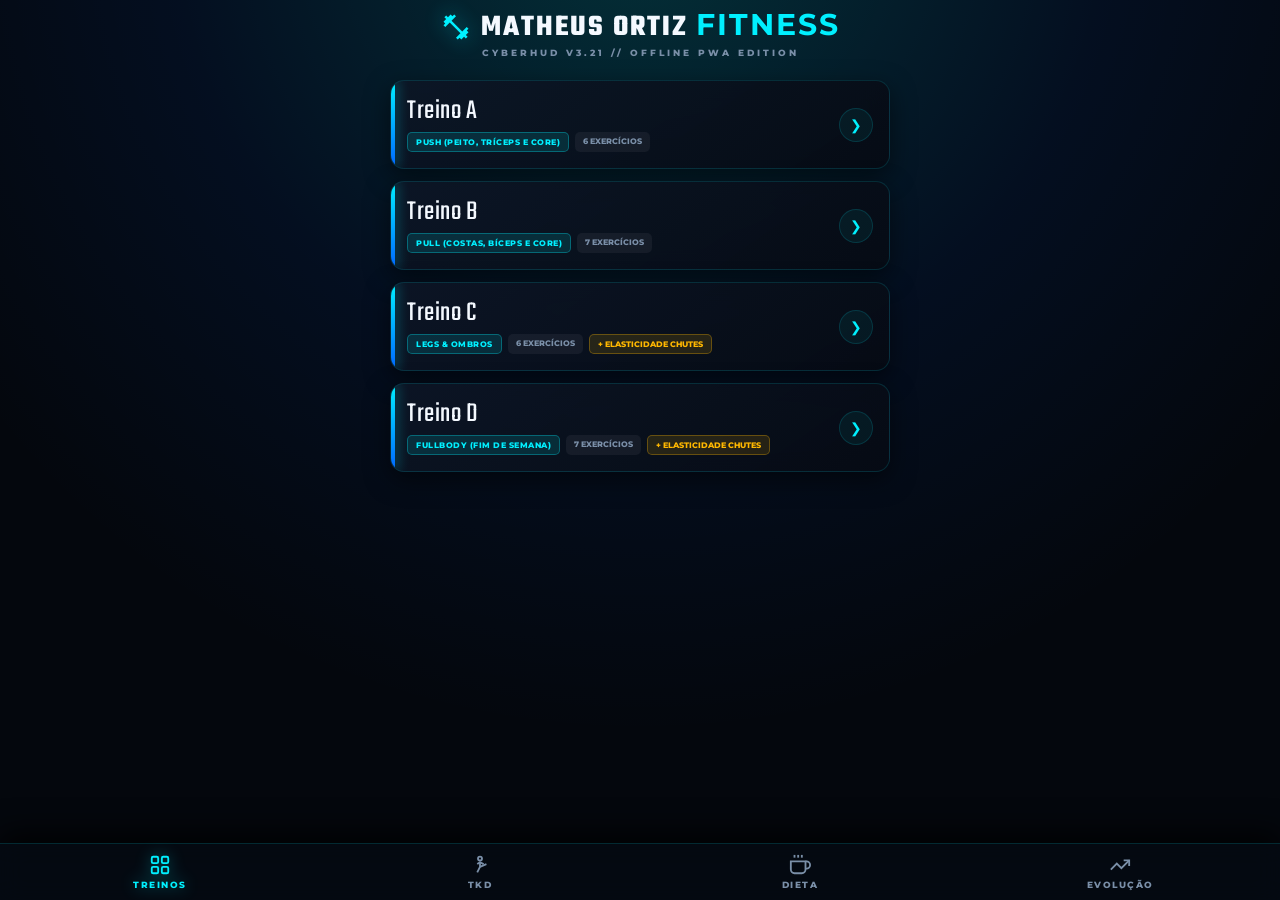
==== commit bae52d09: "Update index.html" ====
--- a/index.html
+++ b/index.html
@@ -41,7 +41,7 @@
         </svg>
         <h1>Matheus Ortiz <span>Fitness</span></h1>
       </div>
-      <div class="subtitle">CyberHUD v3.20 // Offline PWA Edition</div>
+      <div class="subtitle">CyberHUD v3.21 // Offline PWA Edition</div>
     </header>
 
     <!-- TELA 1: MENU DE TREINOS -->
--- a/style.css
+++ b/style.css
@@ -2294,3 +2294,95 @@
 .lightbox-caption strong {
   color: var(--primary);
 }
+
+/* TEMPORADAS ANUAIS & SALDO GYMRATS */
+.btn-baseline-edit {
+  background: rgba(0, 240, 255, 0.1);
+  border: 1px solid rgba(0, 240, 255, 0.32);
+  color: var(--primary);
+  font-size: 8px;
+  font-weight: 800;
+  padding: 4px 7px;
+  border-radius: 6px;
+  cursor: pointer;
+  letter-spacing: 0.4px;
+}
+
+.btn-baseline-edit:active {
+  background: var(--primary);
+  color: #020812;
+}
+
+.annual-seasons-wrap {
+  margin-top: 10px;
+  display: flex;
+  flex-direction: column;
+  gap: 6px;
+}
+
+.season-archive-row {
+  display: flex;
+  justify-content: space-between;
+  align-items: center;
+  gap: 8px;
+  background: rgba(2, 5, 10, 0.65);
+  border: 1px solid rgba(255, 255, 255, 0.08);
+  border-radius: 9px;
+  padding: 8px 10px;
+}
+
+.season-archive-row.current-season {
+  border-color: rgba(0, 240, 255, 0.3);
+  background: rgba(0, 240, 255, 0.05);
+}
+
+.season-archive-row strong {
+  font-family: "Teko", sans-serif;
+  font-size: 16px;
+  letter-spacing: 0.5px;
+  color: #fff;
+  margin-right: 6px;
+}
+
+.season-tag-active {
+  font-size: 8px;
+  font-weight: 900;
+  background: rgba(0, 255, 136, 0.16);
+  color: var(--success);
+  border: 1px solid rgba(0, 255, 136, 0.35);
+  padding: 1px 6px;
+  border-radius: 4px;
+}
+
+.season-tag-archived {
+  font-size: 8px;
+  font-weight: 900;
+  background: rgba(255, 255, 255, 0.08);
+  color: var(--muted);
+  padding: 1px 6px;
+  border-radius: 4px;
+}
+
+.season-sub-note {
+  font-size: 9px;
+  color: var(--muted);
+  margin-top: 2px;
+}
+
+.season-total-val {
+  font-family: "Teko", sans-serif;
+  font-size: 22px;
+  color: var(--primary);
+  line-height: 1;
+  text-align: right;
+  flex-shrink: 0;
+}
+
+.season-total-val span {
+  display: block;
+  font-family: "Montserrat", sans-serif;
+  font-size: 8px;
+  font-weight: 800;
+  color: var(--muted);
+  text-transform: uppercase;
+}
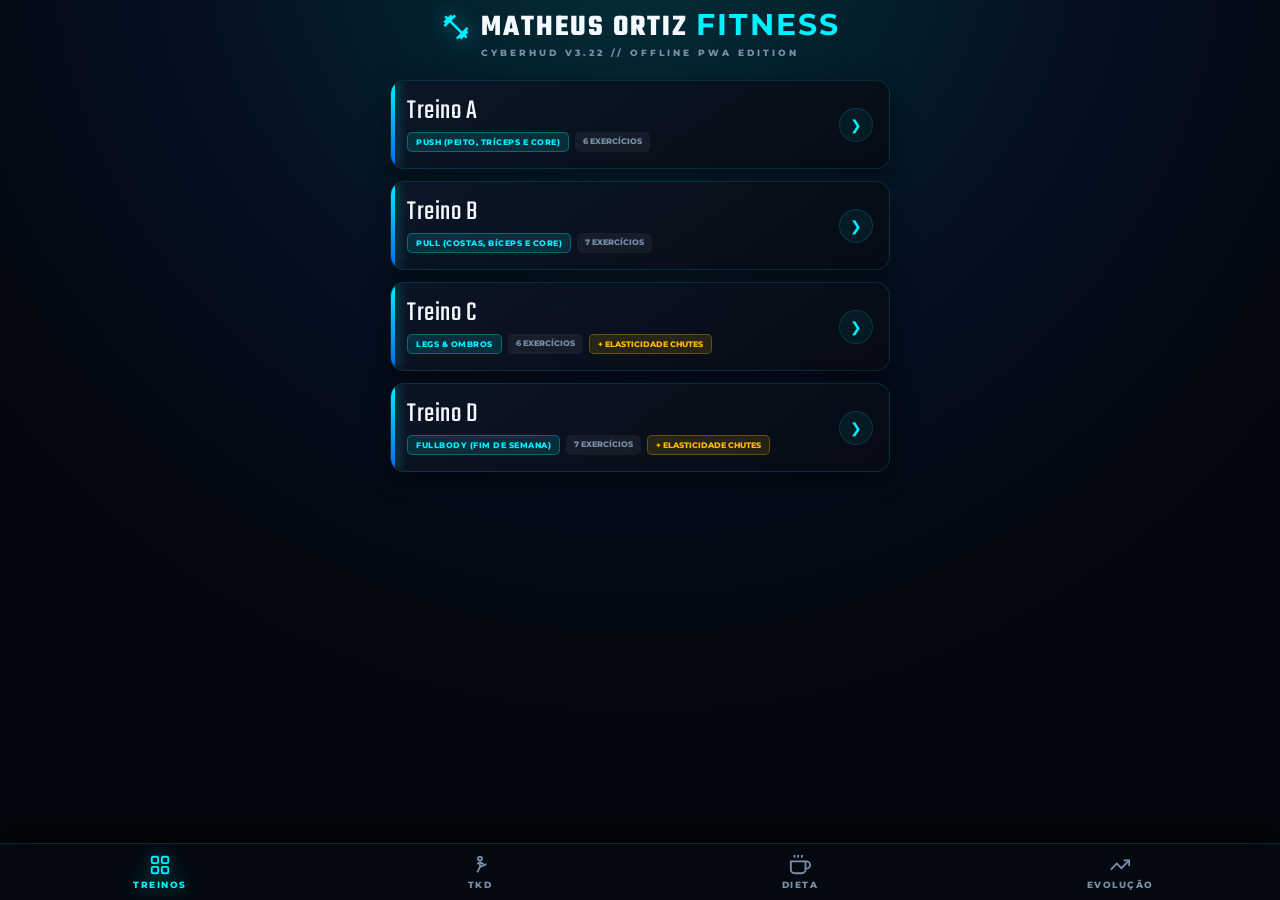
==== commit 5164ad9b: "Update index.html" ====
--- a/index.html
+++ b/index.html
@@ -41,7 +41,7 @@
         </svg>
         <h1>Matheus Ortiz <span>Fitness</span></h1>
       </div>
-      <div class="subtitle">CyberHUD v3.21 // Offline PWA Edition</div>
+      <div class="subtitle">CyberHUD v3.22 // Offline PWA Edition</div>
     </header>
 
     <!-- TELA 1: MENU DE TREINOS -->
--- a/style.css
+++ b/style.css
@@ -2386,3 +2386,211 @@
   color: var(--muted);
   text-transform: uppercase;
 }
+
+
+/* =========================================================
+   CYBERHUD v3.21 — REFINAMENTO DE ÍCONES VETORIAIS & AÇÕES
+   ========================================================= */
+
+.cyber-header-title {
+  display: inline-flex;
+  align-items: center;
+  gap: 8px;
+  min-width: 0;
+  white-space: nowrap;
+  overflow: hidden;
+  text-overflow: ellipsis;
+}
+
+.cyber-day-chip {
+  font-family: "Montserrat", sans-serif;
+  font-size: 9px;
+  font-weight: 800;
+  letter-spacing: 0.6px;
+  color: var(--primary);
+  background: rgba(0, 240, 255, 0.1);
+  border: 1px solid rgba(0, 240, 255, 0.3);
+  border-radius: 5px;
+  padding: 2px 6px;
+  line-height: 1.2;
+}
+
+.cyber-tag-pill {
+  font-family: "Montserrat", sans-serif;
+  font-size: 8.5px;
+  font-weight: 800;
+  letter-spacing: 0.7px;
+  color: var(--muted);
+  background: rgba(148, 163, 184, 0.08);
+  border: 1px solid rgba(148, 163, 184, 0.22);
+  border-radius: 5px;
+  padding: 3px 7px;
+  white-space: nowrap;
+  flex-shrink: 0;
+}
+
+.cyber-tag-pill.status-sync {
+  color: var(--success);
+  background: rgba(0, 255, 136, 0.08);
+  border-color: rgba(0, 255, 136, 0.28);
+}
+
+.cyber-card-svg {
+  width: 17px;
+  height: 17px;
+  flex-shrink: 0;
+}
+
+.cyber-card-svg.accent-cyan {
+  color: var(--primary);
+  filter: drop-shadow(0 0 6px rgba(0, 240, 255, 0.55));
+}
+
+.cyber-card-svg.accent-emerald {
+  color: var(--success);
+  filter: drop-shadow(0 0 6px rgba(0, 255, 136, 0.55));
+}
+
+.cyber-mod-icon-wrap {
+  display: inline-flex;
+  align-items: center;
+  justify-content: center;
+  width: 24px;
+  height: 24px;
+  border-radius: 6px;
+  background: rgba(0, 240, 255, 0.1);
+  border: 1px solid rgba(0, 240, 255, 0.28);
+  color: var(--primary);
+  flex-shrink: 0;
+}
+
+.cyber-inline-svg {
+  width: 14px;
+  height: 14px;
+  display: block;
+}
+
+.cardio-type-btn .c-icon {
+  display: flex;
+  align-items: center;
+  justify-content: center;
+  height: 18px;
+}
+
+.cyber-metric-title {
+  display: inline-flex;
+  align-items: center;
+  gap: 5px;
+}
+
+.cyber-mini-svg {
+  width: 13px;
+  height: 13px;
+  color: var(--primary);
+  flex-shrink: 0;
+}
+
+.cyber-mini-svg.accent-amber {
+  color: var(--accent);
+}
+
+.cyber-card-subtext {
+  font-size: 11px;
+  color: #9fb4cc;
+  margin-bottom: 10px;
+  line-height: 1.4;
+}
+
+.cyber-upload-zone {
+  padding: 12px 14px;
+  gap: 8px;
+  background: linear-gradient(180deg, rgba(0, 240, 255, 0.09) 0%, rgba(0, 240, 255, 0.03) 100%);
+  border: 1px dashed rgba(0, 240, 255, 0.45);
+  box-shadow: inset 0 0 14px rgba(0, 240, 255, 0.06);
+}
+
+.cyber-btn-svg {
+  width: 15px;
+  height: 15px;
+  flex-shrink: 0;
+}
+
+.cyber-action-matrix {
+  display: flex;
+  flex-direction: column;
+  gap: 9px;
+}
+
+.cyber-secondary-row {
+  display: grid;
+  grid-template-columns: 1fr 1fr;
+  gap: 9px;
+}
+
+.cyber-btn-primary {
+  width: 100%;
+  min-height: 48px;
+  padding: 12px 16px;
+  border-radius: 10px;
+  display: flex;
+  align-items: center;
+  justify-content: center;
+  gap: 8px;
+  background: linear-gradient(135deg, var(--primary) 0%, var(--success) 100%);
+  color: #020812;
+  font-family: "Teko", sans-serif;
+  font-size: 19px;
+  font-weight: 700;
+  letter-spacing: 0.9px;
+  border: 1px solid rgba(255, 255, 255, 0.45);
+  box-shadow: 0 4px 20px rgba(0, 240, 255, 0.28), inset 0 1px 0 rgba(255, 255, 255, 0.45);
+  transition: transform 0.15s ease, box-shadow 0.15s ease;
+}
+
+.cyber-btn-primary:active {
+  transform: scale(0.985);
+  box-shadow: 0 2px 12px rgba(0, 255, 136, 0.35);
+}
+
+.cyber-btn-ghost {
+  min-height: 42px;
+  padding: 10px 8px;
+  border-radius: 9px;
+  display: flex;
+  align-items: center;
+  justify-content: center;
+  gap: 6px;
+  background: rgba(10, 18, 32, 0.85);
+  border: 1px solid rgba(148, 163, 184, 0.24);
+  color: #cbd5e1;
+  font-family: "Teko", sans-serif;
+  font-size: 16px;
+  letter-spacing: 0.7px;
+}
+
+.cyber-btn-ghost:active {
+  background: rgba(148, 163, 184, 0.14);
+  border-color: rgba(148, 163, 184, 0.45);
+}
+
+.cyber-btn-cyan-outline {
+  min-height: 42px;
+  padding: 10px 8px;
+  border-radius: 9px;
+  display: flex;
+  align-items: center;
+  justify-content: center;
+  gap: 6px;
+  background: rgba(0, 240, 255, 0.08);
+  border: 1px solid rgba(0, 240, 255, 0.38);
+  color: var(--primary);
+  font-family: "Teko", sans-serif;
+  font-size: 16px;
+  letter-spacing: 0.7px;
+  box-shadow: inset 0 0 12px rgba(0, 240, 255, 0.06);
+}
+
+.cyber-btn-cyan-outline:active {
+  background: rgba(0, 240, 255, 0.2);
+  border-color: var(--primary);
+}
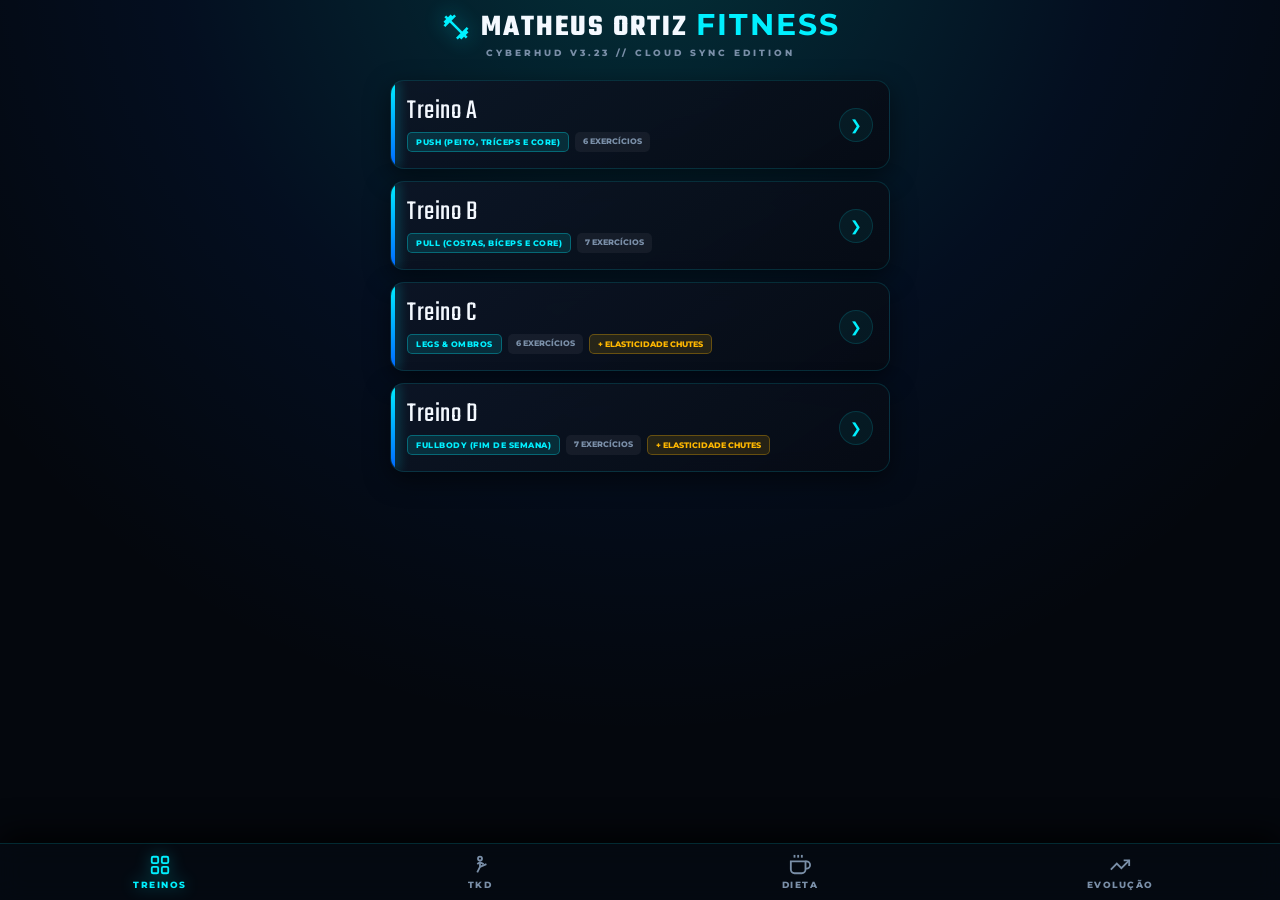
==== commit c8c077e4: "Update index.html" ====
--- a/index.html
+++ b/index.html
@@ -41,7 +41,7 @@
         </svg>
         <h1>Matheus Ortiz <span>Fitness</span></h1>
       </div>
-      <div class="subtitle">CyberHUD v3.22 // Offline PWA Edition</div>
+      <div class="subtitle">CyberHUD v3.23 // Cloud Sync Edition</div>
     </header>
 
     <!-- TELA 1: MENU DE TREINOS -->
--- a/style.css
+++ b/style.css
@@ -2594,3 +2594,36 @@
   background: rgba(0, 240, 255, 0.2);
   border-color: var(--primary);
 }
+
+
+/* =========================================================
+   CYBERHUD v3.22 — CORREÇÃO DE SOBREPOSIÇÃO E ALINHAMENTO
+   ========================================================= */
+
+.workout-photo-card-header,
+.workout-end-actions-header {
+  gap: 8px;
+}
+
+.cyber-header-title {
+  flex: 1;
+  min-width: 0;
+  white-space: nowrap;
+  overflow: hidden;
+  text-overflow: ellipsis;
+}
+
+.cyber-btn-primary {
+  font-size: 18px;
+  line-height: 1;
+  white-space: nowrap;
+  padding: 0 14px;
+}
+
+.cyber-secondary-row .action-btn {
+  min-height: 44px;
+  padding: 0 8px;
+  font-size: 16px;
+  line-height: 1;
+  white-space: nowrap;
+}
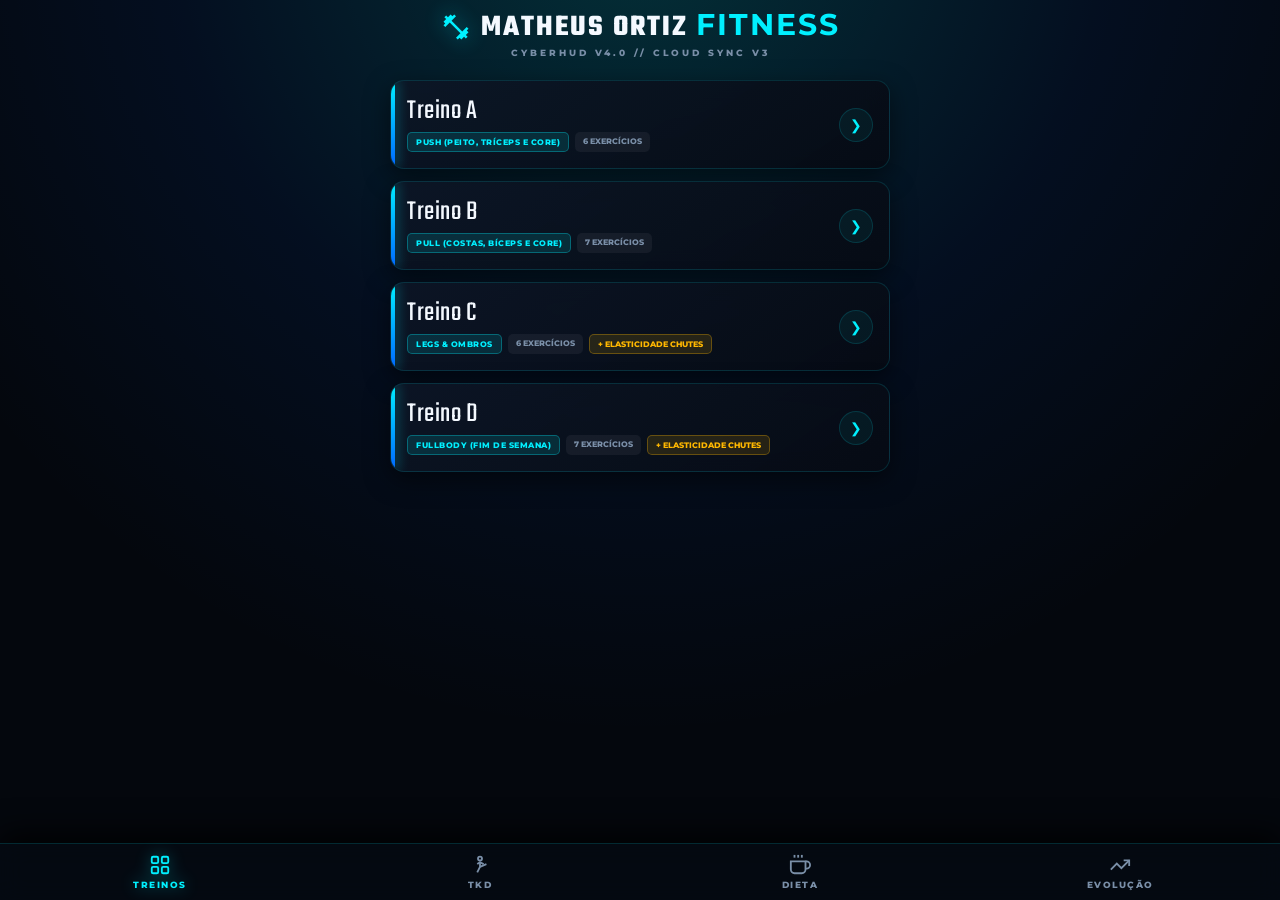
==== commit 3998b2d1: "Update title and version in index.html" ====
--- a/index.html
+++ b/index.html
@@ -6,7 +6,7 @@
       name="viewport"
       content="width=device-width, initial-scale=1.0, maximum-scale=1.0, user-scalable=no, viewport-fit=cover"
     />
-    <title>Matheus Ortiz Fitness • CyberHUD</title>
+    <title>Matheus Ortiz Fitness • CyberHUD v4.0</title>
     <link rel="manifest" href="manifest.json" />
     <link rel="apple-touch-icon" href="icon-512.jpg" />
     <meta name="theme-color" content="#04070d" />
@@ -41,7 +41,7 @@
         </svg>
         <h1>Matheus Ortiz <span>Fitness</span></h1>
       </div>
-      <div class="subtitle">CyberHUD v3.23 // Cloud Sync Edition</div>
+      <div class="subtitle">CyberHUD v4.0 // Cloud Sync v3</div>
     </header>
 
     <!-- TELA 1: MENU DE TREINOS -->
@@ -845,7 +845,7 @@
     <script src="https://www.gstatic.com/firebasejs/10.14.1/firebase-app-compat.js"></script>
     <script src="https://www.gstatic.com/firebasejs/10.14.1/firebase-auth-compat.js"></script>
     <script src="https://www.gstatic.com/firebasejs/10.14.1/firebase-firestore-compat.js"></script>
-    <script src="script.js"></script>
+    <script src="script.js?v=4.0.0"></script>
     <script src="tkd.js"></script>
 
     <!-- Inputs ocultos para tirar/anexar foto (câmera ou galeria) -->
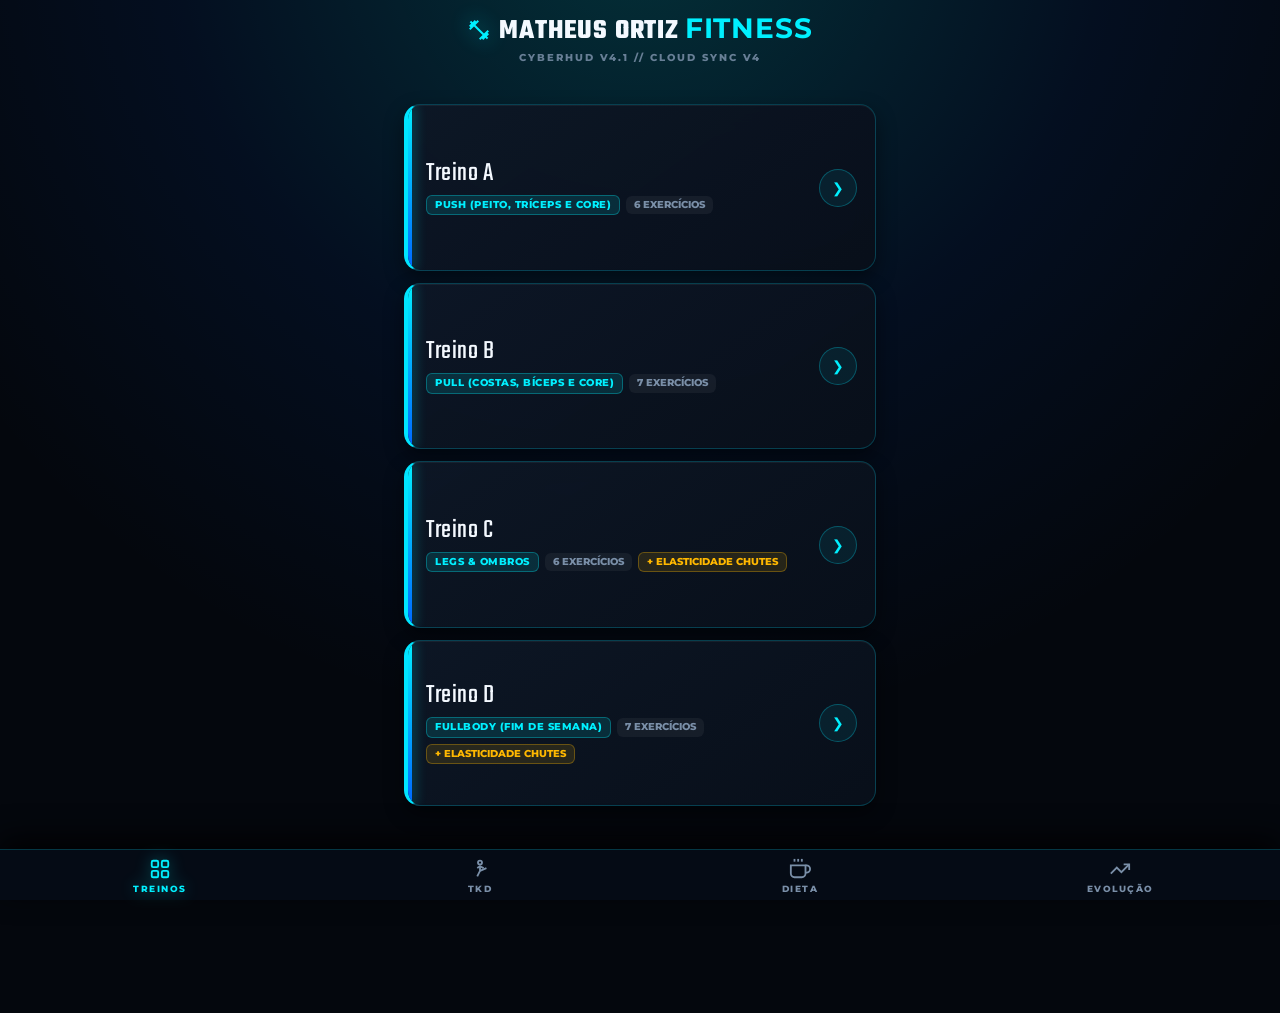
==== commit b14c651c: "Update index.html" ====
--- a/index.html
+++ b/index.html
@@ -6,7 +6,7 @@
       name="viewport"
       content="width=device-width, initial-scale=1.0, maximum-scale=1.0, user-scalable=no, viewport-fit=cover"
     />
-    <title>Matheus Ortiz Fitness • CyberHUD v4.0</title>
+    <title>Matheus Ortiz Fitness • CyberHUD v4.1</title>
     <link rel="manifest" href="manifest.json" />
     <link rel="apple-touch-icon" href="icon-512.jpg" />
     <meta name="theme-color" content="#04070d" />
@@ -26,6 +26,7 @@
     />
     <link rel="stylesheet" href="style.css" />
     <link rel="stylesheet" href="tkd.css" />
+    <link rel="stylesheet" href="iphone-polish.css?v=4.1.0" />
   </head>
   <body>
     <div class="scanline"></div>
@@ -41,7 +42,7 @@
         </svg>
         <h1>Matheus Ortiz <span>Fitness</span></h1>
       </div>
-      <div class="subtitle">CyberHUD v4.0 // Cloud Sync v3</div>
+      <div class="subtitle">CyberHUD v4.1 // Cloud Sync v4</div>
     </header>
 
     <!-- TELA 1: MENU DE TREINOS -->
@@ -51,7 +52,7 @@
 
     <!-- TELA TKD: TAEKWONDO (GRADUAÇÃO, TÉCNICAS & EVOLUÇÃO) -->
     <div id="tkdScreen" class="app-screen">
-      <!-- CARD DE GRADUAÇÃO ATUAL E PRÓXIMO NÍVEL -->
+      <!-- CARD DE GRADUAÇÃO ATUAL E PRÓIMO NÍVEL -->
       <div class="dash-section-card tkd-belt-card" id="tkdBeltCard">
         <div class="cal-card-header">
           <div
--- a/iphone-polish.css
+++ b/iphone-polish.css
@@ -0,0 +1,392 @@
+/* =========================================================
+   CYBERHUD v4.1 • POLIMENTO VISUAL & RESPONSIVIDADE IPHONE
+   ========================================================= */
+
+:root {
+  --safe-top: env(safe-area-inset-top, 0px);
+  --safe-bottom: env(safe-area-inset-bottom, 0px);
+}
+
+html,
+body {
+  max-width: 100vw;
+  overflow-x: hidden;
+  -webkit-text-size-adjust: 100%;
+  -webkit-tap-highlight-color: transparent;
+}
+
+/* Evita zoom automático do Safari/Chrome iOS ao focar nos campos */
+input,
+select,
+textarea {
+  font-size: 16px !important;
+}
+
+/* =========================================================
+   1. CABEÇALHO PRINCIPAL (HOME) - FIXO E CENTRALIZADO NO NOTCH
+   ========================================================= */
+#mainHeader {
+  padding-top: calc(var(--safe-top) + 14px) !important;
+  padding-bottom: 14px !important;
+  padding-left: 16px !important;
+  padding-right: 16px !important;
+  text-align: center !important;
+  width: 100% !important;
+  box-sizing: border-box !important;
+}
+
+#mainHeader .logo-container {
+  display: flex !important;
+  align-items: center !important;
+  justify-content: center !important;
+  gap: 8px !important;
+  flex-wrap: nowrap !important;
+  max-width: 100% !important;
+}
+
+#mainHeader .dumbbell-icon {
+  width: 24px !important;
+  height: 24px !important;
+  min-width: 24px !important;
+  flex-shrink: 0 !important;
+  margin: 0 !important;
+}
+
+#mainHeader h1 {
+  font-size: clamp(22px, 6.2vw, 28px) !important;
+  line-height: 1.05 !important;
+  white-space: nowrap !important;
+  letter-spacing: 0.8px !important;
+  margin: 0 !important;
+  display: inline-flex !important;
+  align-items: baseline !important;
+  gap: 6px !important;
+}
+
+#mainHeader .subtitle {
+  margin-top: 5px !important;
+  font-size: 10px !important;
+  letter-spacing: 2px !important;
+  opacity: 0.85 !important;
+}
+
+/* =========================================================
+   2. MENU DE TREINOS (4 CARDS IDÊNTICOS PREENCHENDO A TELA)
+   ========================================================= */
+#homeScreen.app-screen.active {
+  display: flex !important;
+  flex-direction: column !important;
+  min-height: calc(100dvh - 82px - var(--safe-top)) !important;
+  padding-top: 4px !important;
+  padding-bottom: calc(82px + var(--safe-bottom)) !important;
+  padding-left: 14px !important;
+  padding-right: 14px !important;
+  box-sizing: border-box !important;
+}
+
+#menuList.menu-list {
+  display: grid !important;
+  grid-template-rows: repeat(4, minmax(112px, 1fr)) !important;
+  gap: 12px !important;
+  flex: 1 !important;
+  width: 100% !important;
+  margin: 0 !important;
+}
+
+#menuList .menu-item {
+  display: flex !important;
+  align-items: center !important;
+  justify-content: space-between !important;
+  min-height: 112px !important;
+  height: 100% !important;
+  padding: 16px 18px !important;
+  margin: 0 !important;
+  border-radius: 16px !important;
+  box-sizing: border-box !important;
+  background: linear-gradient(
+    145deg,
+    rgba(13, 23, 38, 0.96) 0%,
+    rgba(8, 15, 26, 0.98) 100%
+  ) !important;
+  border: 1px solid rgba(0, 229, 255, 0.22) !important;
+  border-left: 4px solid #00e5ff !important;
+  box-shadow:
+    0 8px 20px rgba(0, 0, 0, 0.45),
+    inset 0 1px 0 rgba(255, 255, 255, 0.05) !important;
+  transition: transform 0.14s ease, border-color 0.14s ease !important;
+}
+
+#menuList .menu-item:active {
+  transform: scale(0.985) !important;
+  border-color: rgba(0, 229, 255, 0.55) !important;
+}
+
+#menuList .menu-info {
+  display: flex !important;
+  flex-direction: column !important;
+  justify-content: center !important;
+  gap: 8px !important;
+  flex: 1 !important;
+  min-width: 0 !important;
+  padding-right: 10px !important;
+}
+
+#menuList .menu-day-name {
+  font-size: 27px !important;
+  line-height: 1 !important;
+  letter-spacing: 0.6px !important;
+}
+
+#menuList .menu-tags {
+  display: flex !important;
+  flex-wrap: wrap !important;
+  align-items: center !important;
+  gap: 6px !important;
+}
+
+#menuList .menu-region-badge,
+#menuList .menu-ex-count,
+#menuList .menu-stretch-badge {
+  font-size: 9.5px !important;
+  padding: 4px 8px !important;
+  border-radius: 6px !important;
+  line-height: 1.1 !important;
+}
+
+#menuList .menu-action {
+  width: 38px !important;
+  height: 38px !important;
+  min-width: 38px !important;
+  border-radius: 50% !important;
+  display: flex !important;
+  align-items: center !important;
+  justify-content: center !important;
+  background: rgba(0, 229, 255, 0.08) !important;
+  border: 1px solid rgba(0, 229, 255, 0.28) !important;
+  font-size: 14px !important;
+}
+
+/* =========================================================
+   3. CABEÇALHO DO TREINO ATIVO - SEM CORTE NO TOPO DO IPHONE
+   ========================================================= */
+#workoutScreen {
+  padding-bottom: calc(92px + var(--safe-bottom)) !important;
+}
+
+.workout-hud-header {
+  position: sticky !important;
+  top: 0 !important;
+  z-index: 90 !important;
+  padding-top: calc(var(--safe-top) + 10px) !important;
+  padding-bottom: 10px !important;
+  padding-left: 12px !important;
+  padding-right: 12px !important;
+  background: rgba(6, 12, 22, 0.94) !important;
+  backdrop-filter: blur(14px) !important;
+  -webkit-backdrop-filter: blur(14px) !important;
+  border-bottom: 1px solid rgba(0, 229, 255, 0.18) !important;
+}
+
+.workout-nav-row {
+  display: flex !important;
+  align-items: center !important;
+  justify-content: space-between !important;
+  gap: 8px !important;
+}
+
+.workout-title-group {
+  display: flex !important;
+  align-items: center !important;
+  gap: 8px !important;
+  min-width: 0 !important;
+}
+
+.btn-back {
+  padding: 6px 10px !important;
+  font-size: 11px !important;
+  border-radius: 8px !important;
+  white-space: nowrap !important;
+}
+
+.workout-title {
+  font-size: 22px !important;
+  line-height: 1 !important;
+  white-space: nowrap !important;
+}
+
+.hud-telemetry-badges {
+  display: flex !important;
+  align-items: center !important;
+  gap: 5px !important;
+  flex-shrink: 0 !important;
+}
+
+.volume-badge,
+.progress-badge {
+  font-size: 10px !important;
+  padding: 5px 8px !important;
+  white-space: nowrap !important;
+}
+
+/* =========================================================
+   4. CARDS DE EXERCÍCIO E TABELA DE SÉRIES (ALINHAMENTO PERFEITO)
+   ========================================================= */
+.workout-container {
+  padding: 12px 12px 20px 12px !important;
+  gap: 14px !important;
+}
+
+.exercise-card {
+  padding: 14px !important;
+  border-radius: 16px !important;
+  background: linear-gradient(
+    160deg,
+    rgba(13, 23, 38, 0.96) 0%,
+    rgba(8, 14, 24, 0.98) 100%
+  ) !important;
+  border: 1px solid rgba(0, 229, 255, 0.18) !important;
+  box-shadow: 0 8px 22px rgba(0, 0, 0, 0.4) !important;
+}
+
+.exercise-header-top {
+  display: flex !important;
+  align-items: flex-start !important;
+  justify-content: space-between !important;
+  gap: 10px !important;
+  margin-bottom: 12px !important;
+}
+
+.exercise-title-col {
+  flex: 1 !important;
+  min-width: 0 !important;
+}
+
+.exercise-name {
+  font-size: 20px !important;
+  line-height: 1.12 !important;
+  word-break: break-word !important;
+}
+
+.exercise-actions-col {
+  display: flex !important;
+  flex-direction: column !important;
+  align-items: flex-end !important;
+  gap: 6px !important;
+  flex-shrink: 0 !important;
+}
+
+.action-mini-row {
+  display: flex !important;
+  align-items: center !important;
+  gap: 5px !important;
+}
+
+.btn-plates,
+.btn-img-toggle,
+.btn-history {
+  padding: 5px 8px !important;
+  font-size: 9.5px !important;
+  border-radius: 7px !important;
+  white-space: nowrap !important;
+}
+
+/* Grid idêntico entre cabeçalho e linhas de séries */
+.sets-header,
+.set-row {
+  display: grid !important;
+  grid-template-columns: 32px 1fr 1fr 38px !important;
+  align-items: center !important;
+  gap: 6px !important;
+}
+
+.sets-header {
+  padding: 0 4px 6px 4px !important;
+  font-size: 9.5px !important;
+  text-align: center !important;
+}
+
+.set-row {
+  padding: 7px 6px !important;
+  border-radius: 11px !important;
+  margin-bottom: 7px !important;
+}
+
+.set-label {
+  width: 28px !important;
+  height: 28px !important;
+  margin: 0 auto !important;
+  font-size: 12px !important;
+  display: flex !important;
+  align-items: center !important;
+  justify-content: center !important;
+}
+
+.control-group {
+  display: grid !important;
+  grid-template-columns: 28px 1fr 28px !important;
+  align-items: center !important;
+  height: 36px !important;
+  padding: 0 2px !important;
+  border-radius: 9px !important;
+  width: 100% !important;
+  box-sizing: border-box !important;
+}
+
+.btn-adjust {
+  width: 28px !important;
+  height: 32px !important;
+  font-size: 16px !important;
+  padding: 0 !important;
+  display: flex !important;
+  align-items: center !important;
+  justify-content: center !important;
+}
+
+.val-input {
+  width: 100% !important;
+  min-width: 0 !important;
+  padding: 0 !important;
+  text-align: center !important;
+  font-size: 16px !important;
+  font-weight: 800 !important;
+}
+
+.check-btn {
+  width: 36px !important;
+  height: 36px !important;
+  margin: 0 auto !important;
+  border-radius: 9px !important;
+  font-size: 15px !important;
+}
+
+/* =========================================================
+   5. OUTRAS TELAS (TKD, DIETA, EVOLUÇÃO) + NAVEGAÇÃO INFERIOR
+   ========================================================= */
+#tkdScreen,
+#dietScreen,
+#dashboardScreen {
+  padding-top: 8px !important;
+  padding-bottom: calc(86px + var(--safe-bottom)) !important;
+  padding-left: 14px !important;
+  padding-right: 14px !important;
+}
+
+.main-nav-container {
+  padding-bottom: calc(6px + var(--safe-bottom)) !important;
+  padding-top: 8px !important;
+  background: rgba(6, 12, 22, 0.96) !important;
+  backdrop-filter: blur(14px) !important;
+  -webkit-backdrop-filter: blur(14px) !important;
+  border-top: 1px solid rgba(0, 229, 255, 0.2) !important;
+}
+
+.floating-dock {
+  bottom: calc(10px + var(--safe-bottom)) !important;
+  padding-left: 12px !important;
+  padding-right: 12px !important;
+}
+
+/* Toast centralizado abaixo da Dynamic Island */
+#toast {
+  top: calc(var(--safe-top) + 12px) !important;
+}
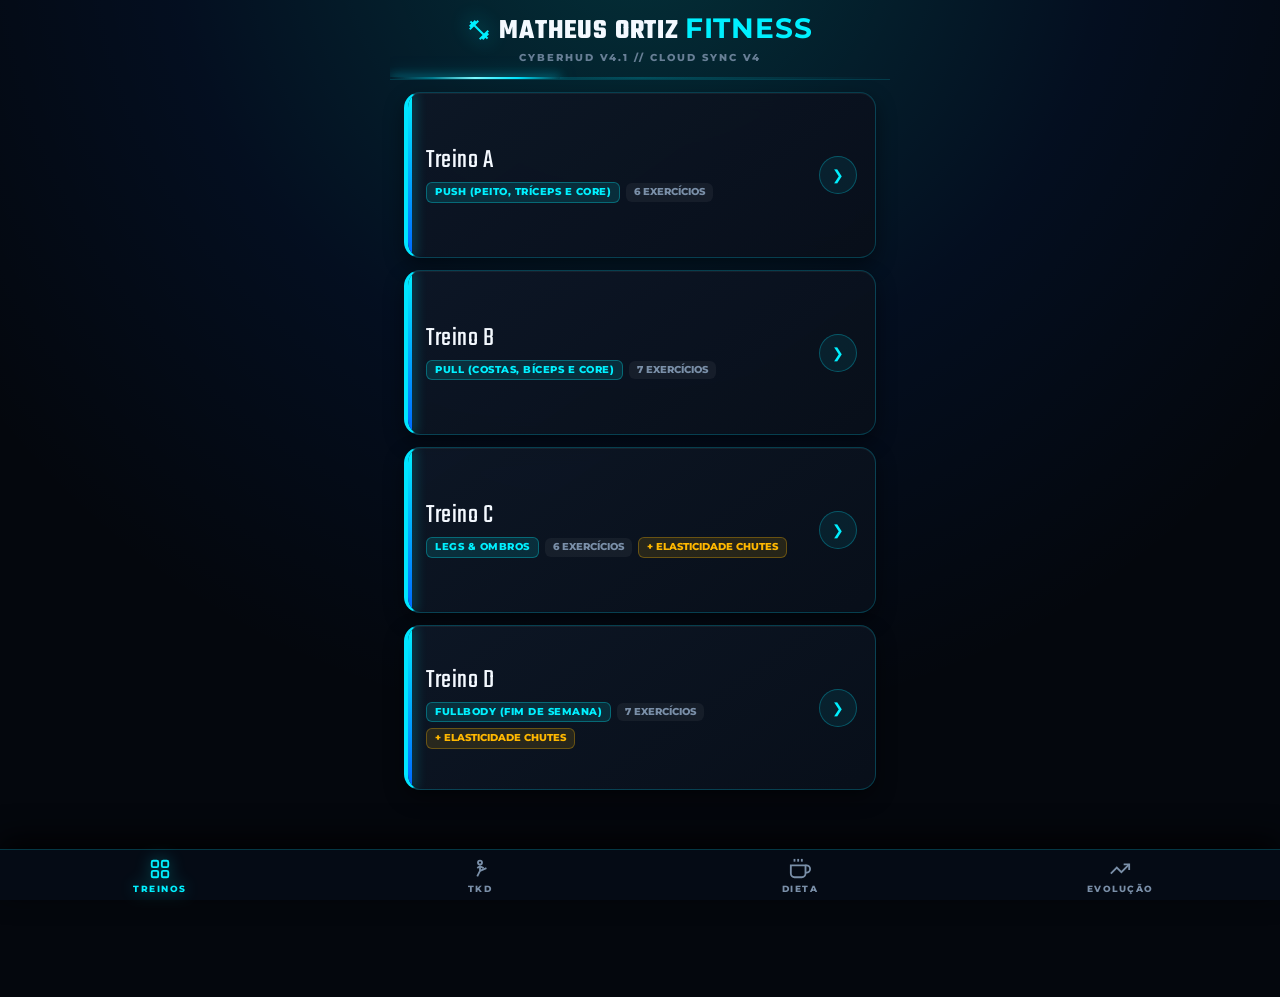
==== commit a94350f5: "Update version of iphone-polish.css to 4.1.1" ====
--- a/index.html
+++ b/index.html
@@ -26,7 +26,7 @@
     />
     <link rel="stylesheet" href="style.css" />
     <link rel="stylesheet" href="tkd.css" />
-    <link rel="stylesheet" href="iphone-polish.css?v=4.1.0" />
+    <link rel="stylesheet" href="iphone-polish.css?v=4.1.1" />
   </head>
   <body>
     <div class="scanline"></div>
@@ -52,7 +52,6 @@
 
     <!-- TELA TKD: TAEKWONDO (GRADUAÇÃO, TÉCNICAS & EVOLUÇÃO) -->
     <div id="tkdScreen" class="app-screen">
-      <!-- CARD DE GRADUAÇÃO ATUAL E PRÓIMO NÍVEL -->
       <div class="dash-section-card tkd-belt-card" id="tkdBeltCard">
         <div class="cal-card-header">
           <div
@@ -84,7 +83,6 @@
           </div>
         </div>
 
-        <!-- BARRA DE PRONTIDÃO PARA O EXAME -->
         <div class="tkd-exam-progress-wrap">
           <div class="tkd-exam-progress-top">
             <span>PRONTIDÃO TÉCNICA PARA O EXAME</span>
@@ -99,7 +97,6 @@
           </div>
         </div>
 
-        <!-- CONTROLES DE GRADUAÇÃO -->
         <div class="tkd-belt-controls">
           <select
             id="tkdBeltSelect"
@@ -116,7 +113,6 @@
         </div>
       </div>
 
-      <!-- ESTATÍSTICAS DE AULAS E TÉCNICAS -->
       <div class="dash-stats-grid three-cols" id="tkdStatsGrid">
         <div class="dash-stat-box">
           <span class="dash-stat-label">Aulas na Faixa</span>
@@ -132,7 +128,6 @@
         </div>
       </div>
 
-      <!-- CHECK-IN RÁPIDO NO DOJANG -->
       <div class="dash-section-card">
         <div class="cal-card-header">
           <div
@@ -180,7 +175,6 @@
         </div>
       </div>
 
-      <!-- LINHA DO TEMPO COMPLETA DAS 12 GRADUAÇÕES -->
       <div class="dash-section-card">
         <button
           type="button"
@@ -195,7 +189,6 @@
         </div>
       </div>
 
-      <!-- CHECKLIST DE TÉCNICAS, CHUTES E POOMSAE DA GRADUAÇÃO -->
       <div class="dash-section-card">
         <div class="cal-card-header">
           <div
@@ -213,7 +206,6 @@
         </p>
         <div id="tkdChecklistContainer" class="tkd-checklist"></div>
 
-        <!-- ADICIONAR TÉCNICA PERSONALIZADA DO MESTRE -->
         <div class="tkd-add-custom-box">
           <input
             type="text"
@@ -340,7 +332,6 @@
     <!-- TELA 3: EVOLUÇÃO, CHECK-IN GYMRATS, MEDIDAS & BACKUP -->
     <div id="dashboardScreen" class="app-screen">
       <div class="dash-stats-grid three-cols" id="dashStatsGrid"></div>
-      <!-- SINCRONIZAÇÃO NUVEM (FIREBASE GOOGLE) -->
       <div class="dash-section-card" id="cloudSyncCard">
         <div class="cal-card-header">
           <div
@@ -387,7 +378,6 @@
         </div>
       </div>
 
-      <!-- CALENDÁRIO ESTILO GYMRATS -->
       <div class="dash-section-card">
         <div class="cal-card-header">
           <div
@@ -454,7 +444,6 @@
         <div class="annual-seasons-wrap" id="annualSeasonsBox"></div>
       </div>
 
-      <!-- REGISTRO MANUAL DE ATIVIDADE / ESPORTES (TAEKWONDO, CORRIDA, ETC.) -->
       <div class="dash-section-card">
         <div class="dash-section-title">
           ⚡ CHECK-IN MANUAL (OUTRAS ATIVIDADES)
@@ -535,7 +524,6 @@
         </button>
       </div>
 
-      <!-- FICHA DE MEDIDAS -->
       <div class="dash-section-card">
         <div class="dash-section-title">📏 FICHA DE MEDIDAS (EM JEJUM)</div>
         <div class="measures-form-grid">
@@ -575,13 +563,11 @@
         <div class="pr-summary-list" id="measuresHistoryList"></div>
       </div>
 
-      <!-- RECORDES PESSOAIS -->
       <div class="dash-section-card">
         <div class="dash-section-title">🏆 RECORDES PESSOAIS (PRs)</div>
         <div class="pr-summary-list" id="prSummaryList"></div>
       </div>
 
-      <!-- BACKUP -->
       <div class="dash-section-card">
         <div class="dash-section-title">💾 BACKUP & SINCRONIZAÇÃO</div>
         <p class="dash-desc">
@@ -636,7 +622,7 @@
       </div>
     </div>
 
-    <!-- BOTTOM NAV HOME (4 ABAS NO PADRÃO ORIGINAL) -->
+    <!-- BOTTOM NAV HOME -->
     <div class="main-nav-container" id="mainNavContainer">
       <div
         class="nav-tab active"
@@ -691,7 +677,7 @@
       </div>
     </div>
 
-    <!-- MODAL DE HISTÓRICO -->
+    <!-- MODAIS -->
     <div class="modal-overlay" id="historyModal">
       <div class="modal-content">
         <div class="modal-header">
@@ -719,7 +705,6 @@
       </div>
     </div>
 
-    <!-- MODAL DE CALCULADORA DE ANILHAS -->
     <div class="modal-overlay" id="plateModal">
       <div class="modal-content">
         <div class="modal-header">
@@ -751,7 +736,6 @@
       </div>
     </div>
 
-    <!-- MODAL DE IMPORTAÇÃO DE BACKUP -->
     <div class="modal-overlay" id="importModal">
       <div class="modal-content">
         <div class="modal-header">
@@ -778,7 +762,6 @@
       </div>
     </div>
 
-    <!-- MODAL DE SALDO INICIAL DE CHECK-INS POR ANO -->
     <div class="modal-overlay" id="baselineModal">
       <div class="modal-content">
         <div class="modal-header">
@@ -823,7 +806,6 @@
       </div>
     </div>
 
-    <!-- MODAL LIGHTBOX PARA VISUALIZAR FOTO DO CHECK-IN -->
     <div
       class="modal-overlay"
       id="photoLightboxModal"
@@ -849,7 +831,6 @@
     <script src="script.js?v=4.0.0"></script>
     <script src="tkd.js"></script>
 
-    <!-- Inputs ocultos para tirar/anexar foto (câmera ou galeria) -->
     <input
       type="file"
       id="workoutPhotoInput"
--- a/iphone-polish.css
+++ b/iphone-polish.css
@@ -1,5 +1,5 @@
 /* =========================================================
-   CYBERHUD v4.1 • POLIMENTO VISUAL & RESPONSIVIDADE IPHONE
+   CYBERHUD v4.1.1 • POLIMENTO VISUAL IPHONE + FEIXE SCANNER
    ========================================================= */
 
 :root {
@@ -23,16 +23,81 @@
 }
 
 /* =========================================================
-   1. CABEÇALHO PRINCIPAL (HOME) - FIXO E CENTRALIZADO NO NOTCH
+   ANIMAÇÃO DA LINHA / FEIXE DE LUZ DESLIZANTE (SCANNER BEAM)
+   ========================================================= */
+@keyframes cyberHeaderSweep {
+  0% {
+    transform: translateX(-110%);
+    opacity: 0.25;
+  }
+  15% {
+    opacity: 1;
+  }
+  85% {
+    opacity: 1;
+  }
+  100% {
+    transform: translateX(310%);
+    opacity: 0.25;
+  }
+}
+
+/* =========================================================
+   1. CABEÇALHO PRINCIPAL (HOME) + LINHA ANIMADA EMBAIXO
    ========================================================= */
 #mainHeader {
+  position: relative !important;
+  overflow: hidden !important;
   padding-top: calc(var(--safe-top) + 14px) !important;
-  padding-bottom: 14px !important;
+  padding-bottom: 15px !important;
   padding-left: 16px !important;
   padding-right: 16px !important;
+  margin-bottom: 10px !important;
   text-align: center !important;
   width: 100% !important;
   box-sizing: border-box !important;
+  border-bottom: 1px solid rgba(0, 229, 255, 0.16) !important;
+}
+
+/* Trilho base sutil */
+#mainHeader::before {
+  content: "" !important;
+  position: absolute !important;
+  left: 0 !important;
+  right: 0 !important;
+  bottom: 0 !important;
+  height: 2px !important;
+  background: linear-gradient(
+    90deg,
+    transparent 0%,
+    rgba(0, 229, 255, 0.22) 50%,
+    transparent 100%
+  ) !important;
+  pointer-events: none !important;
+}
+
+/* Feixe luminoso que passa continuamente de um lado ao outro */
+#mainHeader::after {
+  content: "" !important;
+  position: absolute !important;
+  left: 0 !important;
+  bottom: 0 !important;
+  width: 34% !important;
+  height: 2.5px !important;
+  border-radius: 999px !important;
+  background: linear-gradient(
+    90deg,
+    transparent 0%,
+    rgba(0, 229, 255, 0.45) 25%,
+    #7df9ff 50%,
+    #00e5ff 75%,
+    transparent 100%
+  ) !important;
+  box-shadow:
+    0 0 10px rgba(0, 229, 255, 0.9),
+    0 0 18px rgba(0, 229, 255, 0.55) !important;
+  animation: cyberHeaderSweep 3.2s cubic-bezier(0.45, 0.05, 0.55, 0.95) infinite !important;
+  pointer-events: none !important;
 }
 
 #mainHeader .logo-container {
@@ -76,8 +141,8 @@
 #homeScreen.app-screen.active {
   display: flex !important;
   flex-direction: column !important;
-  min-height: calc(100dvh - 82px - var(--safe-top)) !important;
-  padding-top: 4px !important;
+  min-height: calc(100dvh - 88px - var(--safe-top)) !important;
+  padding-top: 2px !important;
   padding-bottom: calc(82px + var(--safe-bottom)) !important;
   padding-left: 14px !important;
   padding-right: 14px !important;
@@ -167,7 +232,7 @@
 }
 
 /* =========================================================
-   3. CABEÇALHO DO TREINO ATIVO - SEM CORTE NO TOPO DO IPHONE
+   3. CABEÇALHO DO TREINO ATIVO + FEIXE SCANNER INFERIOR
    ========================================================= */
 #workoutScreen {
   padding-bottom: calc(92px + var(--safe-bottom)) !important;
@@ -177,6 +242,7 @@
   position: sticky !important;
   top: 0 !important;
   z-index: 90 !important;
+  overflow: hidden !important;
   padding-top: calc(var(--safe-top) + 10px) !important;
   padding-bottom: 10px !important;
   padding-left: 12px !important;
@@ -185,6 +251,27 @@
   backdrop-filter: blur(14px) !important;
   -webkit-backdrop-filter: blur(14px) !important;
   border-bottom: 1px solid rgba(0, 229, 255, 0.18) !important;
+}
+
+.workout-hud-header::after {
+  content: "" !important;
+  position: absolute !important;
+  left: 0 !important;
+  bottom: 0 !important;
+  width: 34% !important;
+  height: 2px !important;
+  border-radius: 999px !important;
+  background: linear-gradient(
+    90deg,
+    transparent 0%,
+    rgba(0, 229, 255, 0.45) 25%,
+    #7df9ff 50%,
+    #00e5ff 75%,
+    transparent 100%
+  ) !important;
+  box-shadow: 0 0 10px rgba(0, 229, 255, 0.85) !important;
+  animation: cyberHeaderSweep 3.2s cubic-bezier(0.45, 0.05, 0.55, 0.95) infinite !important;
+  pointer-events: none !important;
 }
 
 .workout-nav-row {
@@ -290,7 +377,6 @@
   white-space: nowrap !important;
 }
 
-/* Grid idêntico entre cabeçalho e linhas de séries */
 .sets-header,
 .set-row {
   display: grid !important;
@@ -365,7 +451,7 @@
 #tkdScreen,
 #dietScreen,
 #dashboardScreen {
-  padding-top: 8px !important;
+  padding-top: 6px !important;
   padding-bottom: calc(86px + var(--safe-bottom)) !important;
   padding-left: 14px !important;
   padding-right: 14px !important;
@@ -386,7 +472,6 @@
   padding-right: 12px !important;
 }
 
-/* Toast centralizado abaixo da Dynamic Island */
 #toast {
   top: calc(var(--safe-top) + 12px) !important;
 }
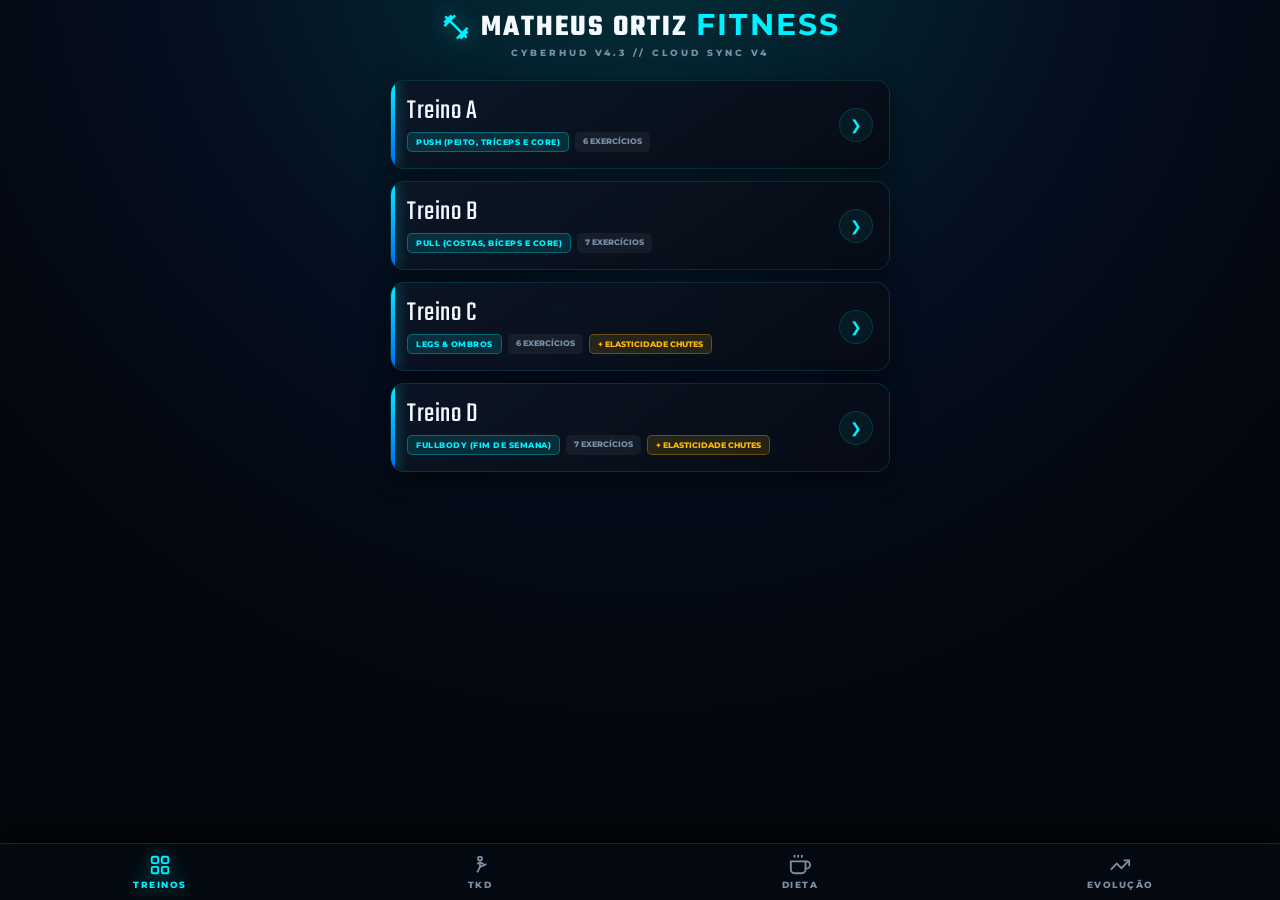
==== commit b50d4aab: "Update index.html" ====
--- a/index.html
+++ b/index.html
@@ -6,7 +6,7 @@
       name="viewport"
       content="width=device-width, initial-scale=1.0, maximum-scale=1.0, user-scalable=no, viewport-fit=cover"
     />
-    <title>Matheus Ortiz Fitness • CyberHUD v4.1</title>
+    <title>Matheus Ortiz Fitness • CyberHUD v4.3</title>
     <link rel="manifest" href="manifest.json" />
     <link rel="apple-touch-icon" href="icon-512.jpg" />
     <meta name="theme-color" content="#04070d" />
@@ -26,7 +26,7 @@
     />
     <link rel="stylesheet" href="style.css" />
     <link rel="stylesheet" href="tkd.css" />
-    <link rel="stylesheet" href="iphone-polish.css?v=4.1.1" />
+    <link rel="stylesheet" href="iphone-polish.css?v=4.3.0" />
   </head>
   <body>
     <div class="scanline"></div>
@@ -42,7 +42,7 @@
         </svg>
         <h1>Matheus Ortiz <span>Fitness</span></h1>
       </div>
-      <div class="subtitle">CyberHUD v4.1 // Cloud Sync v4</div>
+      <div class="subtitle">CyberHUD v4.3 // Cloud Sync v4</div>
     </header>
 
     <!-- TELA 1: MENU DE TREINOS -->
@@ -52,6 +52,15 @@
 
     <!-- TELA TKD: TAEKWONDO (GRADUAÇÃO, TÉCNICAS & EVOLUÇÃO) -->
     <div id="tkdScreen" class="app-screen">
+      <!-- ARENA DE COMBATE BANNER COM BONECOS AZUL/VERMELHO + 태권도 TAEKWONDO -->
+      <div class="tkd-banner-arena" role="img" aria-label="태권도 Taekwondo">
+        <img
+          src="tkd-banner.jpg"
+          alt="태권도 Taekwondo"
+          class="tkd-banner-img"
+        />
+      </div>
+
       <div class="dash-section-card tkd-belt-card" id="tkdBeltCard">
         <div class="cal-card-header">
           <div
--- a/iphone-polish.css
+++ b/iphone-polish.css
@@ -1,477 +1,856 @@
-/* =========================================================
-   CYBERHUD v4.1.1 • POLIMENTO VISUAL IPHONE + FEIXE SCANNER
-   ========================================================= */
-
-:root {
-  --safe-top: env(safe-area-inset-top, 0px);
-  --safe-bottom: env(safe-area-inset-bottom, 0px);
-}
-
-html,
-body {
-  max-width: 100vw;
-  overflow-x: hidden;
-  -webkit-text-size-adjust: 100%;
-  -webkit-tap-highlight-color: transparent;
-}
-
-/* Evita zoom automático do Safari/Chrome iOS ao focar nos campos */
-input,
-select,
-textarea {
-  font-size: 16px !important;
-}
-
-/* =========================================================
-   ANIMAÇÃO DA LINHA / FEIXE DE LUZ DESLIZANTE (SCANNER BEAM)
-   ========================================================= */
-@keyframes cyberHeaderSweep {
-  0% {
-    transform: translateX(-110%);
-    opacity: 0.25;
-  }
-  15% {
-    opacity: 1;
-  }
-  85% {
-    opacity: 1;
-  }
-  100% {
-    transform: translateX(310%);
-    opacity: 0.25;
-  }
-}
-
-/* =========================================================
-   1. CABEÇALHO PRINCIPAL (HOME) + LINHA ANIMADA EMBAIXO
-   ========================================================= */
-#mainHeader {
-  position: relative !important;
-  overflow: hidden !important;
-  padding-top: calc(var(--safe-top) + 14px) !important;
-  padding-bottom: 15px !important;
-  padding-left: 16px !important;
-  padding-right: 16px !important;
-  margin-bottom: 10px !important;
-  text-align: center !important;
-  width: 100% !important;
-  box-sizing: border-box !important;
-  border-bottom: 1px solid rgba(0, 229, 255, 0.16) !important;
-}
-
-/* Trilho base sutil */
-#mainHeader::before {
-  content: "" !important;
-  position: absolute !important;
-  left: 0 !important;
-  right: 0 !important;
-  bottom: 0 !important;
-  height: 2px !important;
-  background: linear-gradient(
-    90deg,
-    transparent 0%,
-    rgba(0, 229, 255, 0.22) 50%,
-    transparent 100%
-  ) !important;
-  pointer-events: none !important;
-}
-
-/* Feixe luminoso que passa continuamente de um lado ao outro */
-#mainHeader::after {
-  content: "" !important;
-  position: absolute !important;
-  left: 0 !important;
-  bottom: 0 !important;
-  width: 34% !important;
-  height: 2.5px !important;
-  border-radius: 999px !important;
-  background: linear-gradient(
-    90deg,
-    transparent 0%,
-    rgba(0, 229, 255, 0.45) 25%,
-    #7df9ff 50%,
-    #00e5ff 75%,
-    transparent 100%
-  ) !important;
-  box-shadow:
-    0 0 10px rgba(0, 229, 255, 0.9),
-    0 0 18px rgba(0, 229, 255, 0.55) !important;
-  animation: cyberHeaderSweep 3.2s cubic-bezier(0.45, 0.05, 0.55, 0.95) infinite !important;
-  pointer-events: none !important;
-}
-
-#mainHeader .logo-container {
-  display: flex !important;
-  align-items: center !important;
-  justify-content: center !important;
-  gap: 8px !important;
-  flex-wrap: nowrap !important;
-  max-width: 100% !important;
-}
-
-#mainHeader .dumbbell-icon {
-  width: 24px !important;
-  height: 24px !important;
-  min-width: 24px !important;
-  flex-shrink: 0 !important;
-  margin: 0 !important;
-}
-
-#mainHeader h1 {
-  font-size: clamp(22px, 6.2vw, 28px) !important;
-  line-height: 1.05 !important;
-  white-space: nowrap !important;
-  letter-spacing: 0.8px !important;
-  margin: 0 !important;
-  display: inline-flex !important;
-  align-items: baseline !important;
-  gap: 6px !important;
-}
-
-#mainHeader .subtitle {
-  margin-top: 5px !important;
-  font-size: 10px !important;
-  letter-spacing: 2px !important;
-  opacity: 0.85 !important;
-}
-
-/* =========================================================
-   2. MENU DE TREINOS (4 CARDS IDÊNTICOS PREENCHENDO A TELA)
-   ========================================================= */
-#homeScreen.app-screen.active {
-  display: flex !important;
-  flex-direction: column !important;
-  min-height: calc(100dvh - 88px - var(--safe-top)) !important;
-  padding-top: 2px !important;
-  padding-bottom: calc(82px + var(--safe-bottom)) !important;
-  padding-left: 14px !important;
-  padding-right: 14px !important;
-  box-sizing: border-box !important;
-}
-
-#menuList.menu-list {
-  display: grid !important;
-  grid-template-rows: repeat(4, minmax(112px, 1fr)) !important;
-  gap: 12px !important;
-  flex: 1 !important;
-  width: 100% !important;
-  margin: 0 !important;
-}
-
-#menuList .menu-item {
-  display: flex !important;
-  align-items: center !important;
-  justify-content: space-between !important;
-  min-height: 112px !important;
-  height: 100% !important;
-  padding: 16px 18px !important;
-  margin: 0 !important;
-  border-radius: 16px !important;
-  box-sizing: border-box !important;
-  background: linear-gradient(
-    145deg,
-    rgba(13, 23, 38, 0.96) 0%,
-    rgba(8, 15, 26, 0.98) 100%
-  ) !important;
-  border: 1px solid rgba(0, 229, 255, 0.22) !important;
-  border-left: 4px solid #00e5ff !important;
-  box-shadow:
-    0 8px 20px rgba(0, 0, 0, 0.45),
-    inset 0 1px 0 rgba(255, 255, 255, 0.05) !important;
-  transition: transform 0.14s ease, border-color 0.14s ease !important;
-}
-
-#menuList .menu-item:active {
-  transform: scale(0.985) !important;
-  border-color: rgba(0, 229, 255, 0.55) !important;
-}
-
-#menuList .menu-info {
-  display: flex !important;
-  flex-direction: column !important;
-  justify-content: center !important;
-  gap: 8px !important;
-  flex: 1 !important;
-  min-width: 0 !important;
-  padding-right: 10px !important;
-}
-
-#menuList .menu-day-name {
-  font-size: 27px !important;
-  line-height: 1 !important;
-  letter-spacing: 0.6px !important;
-}
-
-#menuList .menu-tags {
-  display: flex !important;
-  flex-wrap: wrap !important;
-  align-items: center !important;
-  gap: 6px !important;
-}
-
-#menuList .menu-region-badge,
-#menuList .menu-ex-count,
-#menuList .menu-stretch-badge {
-  font-size: 9.5px !important;
-  padding: 4px 8px !important;
-  border-radius: 6px !important;
-  line-height: 1.1 !important;
-}
-
-#menuList .menu-action {
-  width: 38px !important;
-  height: 38px !important;
-  min-width: 38px !important;
-  border-radius: 50% !important;
-  display: flex !important;
-  align-items: center !important;
-  justify-content: center !important;
-  background: rgba(0, 229, 255, 0.08) !important;
-  border: 1px solid rgba(0, 229, 255, 0.28) !important;
-  font-size: 14px !important;
-}
-
-/* =========================================================
-   3. CABEÇALHO DO TREINO ATIVO + FEIXE SCANNER INFERIOR
-   ========================================================= */
-#workoutScreen {
-  padding-bottom: calc(92px + var(--safe-bottom)) !important;
-}
-
-.workout-hud-header {
-  position: sticky !important;
-  top: 0 !important;
-  z-index: 90 !important;
-  overflow: hidden !important;
-  padding-top: calc(var(--safe-top) + 10px) !important;
-  padding-bottom: 10px !important;
-  padding-left: 12px !important;
-  padding-right: 12px !important;
-  background: rgba(6, 12, 22, 0.94) !important;
-  backdrop-filter: blur(14px) !important;
-  -webkit-backdrop-filter: blur(14px) !important;
-  border-bottom: 1px solid rgba(0, 229, 255, 0.18) !important;
-}
-
-.workout-hud-header::after {
-  content: "" !important;
-  position: absolute !important;
-  left: 0 !important;
-  bottom: 0 !important;
-  width: 34% !important;
-  height: 2px !important;
-  border-radius: 999px !important;
-  background: linear-gradient(
-    90deg,
-    transparent 0%,
-    rgba(0, 229, 255, 0.45) 25%,
-    #7df9ff 50%,
-    #00e5ff 75%,
-    transparent 100%
-  ) !important;
-  box-shadow: 0 0 10px rgba(0, 229, 255, 0.85) !important;
-  animation: cyberHeaderSweep 3.2s cubic-bezier(0.45, 0.05, 0.55, 0.95) infinite !important;
-  pointer-events: none !important;
-}
-
-.workout-nav-row {
-  display: flex !important;
-  align-items: center !important;
-  justify-content: space-between !important;
-  gap: 8px !important;
-}
-
-.workout-title-group {
-  display: flex !important;
-  align-items: center !important;
-  gap: 8px !important;
-  min-width: 0 !important;
-}
-
-.btn-back {
-  padding: 6px 10px !important;
-  font-size: 11px !important;
-  border-radius: 8px !important;
-  white-space: nowrap !important;
-}
-
-.workout-title {
-  font-size: 22px !important;
-  line-height: 1 !important;
-  white-space: nowrap !important;
-}
-
-.hud-telemetry-badges {
-  display: flex !important;
-  align-items: center !important;
-  gap: 5px !important;
-  flex-shrink: 0 !important;
-}
-
-.volume-badge,
-.progress-badge {
-  font-size: 10px !important;
-  padding: 5px 8px !important;
-  white-space: nowrap !important;
-}
-
-/* =========================================================
-   4. CARDS DE EXERCÍCIO E TABELA DE SÉRIES (ALINHAMENTO PERFEITO)
-   ========================================================= */
-.workout-container {
-  padding: 12px 12px 20px 12px !important;
-  gap: 14px !important;
-}
-
-.exercise-card {
-  padding: 14px !important;
-  border-radius: 16px !important;
-  background: linear-gradient(
-    160deg,
-    rgba(13, 23, 38, 0.96) 0%,
-    rgba(8, 14, 24, 0.98) 100%
-  ) !important;
-  border: 1px solid rgba(0, 229, 255, 0.18) !important;
-  box-shadow: 0 8px 22px rgba(0, 0, 0, 0.4) !important;
-}
-
-.exercise-header-top {
-  display: flex !important;
-  align-items: flex-start !important;
-  justify-content: space-between !important;
-  gap: 10px !important;
-  margin-bottom: 12px !important;
-}
-
-.exercise-title-col {
-  flex: 1 !important;
-  min-width: 0 !important;
-}
-
-.exercise-name {
-  font-size: 20px !important;
-  line-height: 1.12 !important;
-  word-break: break-word !important;
-}
-
-.exercise-actions-col {
-  display: flex !important;
-  flex-direction: column !important;
-  align-items: flex-end !important;
-  gap: 6px !important;
-  flex-shrink: 0 !important;
-}
-
-.action-mini-row {
-  display: flex !important;
-  align-items: center !important;
-  gap: 5px !important;
-}
-
-.btn-plates,
-.btn-img-toggle,
-.btn-history {
-  padding: 5px 8px !important;
-  font-size: 9.5px !important;
-  border-radius: 7px !important;
-  white-space: nowrap !important;
-}
-
-.sets-header,
-.set-row {
-  display: grid !important;
-  grid-template-columns: 32px 1fr 1fr 38px !important;
-  align-items: center !important;
-  gap: 6px !important;
-}
-
-.sets-header {
-  padding: 0 4px 6px 4px !important;
-  font-size: 9.5px !important;
-  text-align: center !important;
-}
-
-.set-row {
-  padding: 7px 6px !important;
-  border-radius: 11px !important;
-  margin-bottom: 7px !important;
-}
-
-.set-label {
-  width: 28px !important;
-  height: 28px !important;
-  margin: 0 auto !important;
-  font-size: 12px !important;
-  display: flex !important;
-  align-items: center !important;
-  justify-content: center !important;
-}
-
-.control-group {
-  display: grid !important;
-  grid-template-columns: 28px 1fr 28px !important;
-  align-items: center !important;
-  height: 36px !important;
-  padding: 0 2px !important;
-  border-radius: 9px !important;
-  width: 100% !important;
-  box-sizing: border-box !important;
-}
-
-.btn-adjust {
-  width: 28px !important;
-  height: 32px !important;
-  font-size: 16px !important;
-  padding: 0 !important;
-  display: flex !important;
-  align-items: center !important;
-  justify-content: center !important;
-}
-
-.val-input {
-  width: 100% !important;
-  min-width: 0 !important;
-  padding: 0 !important;
-  text-align: center !important;
-  font-size: 16px !important;
-  font-weight: 800 !important;
-}
-
-.check-btn {
-  width: 36px !important;
-  height: 36px !important;
-  margin: 0 auto !important;
-  border-radius: 9px !important;
-  font-size: 15px !important;
-}
-
-/* =========================================================
-   5. OUTRAS TELAS (TKD, DIETA, EVOLUÇÃO) + NAVEGAÇÃO INFERIOR
-   ========================================================= */
-#tkdScreen,
-#dietScreen,
-#dashboardScreen {
-  padding-top: 6px !important;
-  padding-bottom: calc(86px + var(--safe-bottom)) !important;
-  padding-left: 14px !important;
-  padding-right: 14px !important;
-}
-
-.main-nav-container {
-  padding-bottom: calc(6px + var(--safe-bottom)) !important;
-  padding-top: 8px !important;
-  background: rgba(6, 12, 22, 0.96) !important;
-  backdrop-filter: blur(14px) !important;
-  -webkit-backdrop-filter: blur(14px) !important;
-  border-top: 1px solid rgba(0, 229, 255, 0.2) !important;
-}
-
-.floating-dock {
-  bottom: calc(10px + var(--safe-bottom)) !important;
-  padding-left: 12px !important;
-  padding-right: 12px !important;
-}
-
-#toast {
-  top: calc(var(--safe-top) + 12px) !important;
-}
+<!doctype html>
+<html lang="pt-BR">
+  <head>
+    <meta charset="UTF-8" />
+    <meta
+      name="viewport"
+      content="width=device-width, initial-scale=1.0, maximum-scale=1.0, user-scalable=no, viewport-fit=cover"
+    />
+    <title>Matheus Ortiz Fitness • CyberHUD v4.1</title>
+    <link rel="manifest" href="manifest.json" />
+    <link rel="apple-touch-icon" href="icon-512.jpg" />
+    <meta name="theme-color" content="#04070d" />
+    <meta name="mobile-web-app-capable" content="yes" />
+    <meta name="apple-mobile-web-app-capable" content="yes" />
+    <meta
+      name="apple-mobile-web-app-status-bar-style"
+      content="black-translucent"
+    />
+    <link
+      href="https://fonts.googleapis.com/css2?family=Montserrat:wght@400;600;800&family=Teko:wght@600;700&display=swap"
+      rel="stylesheet"
+    />
+    <link
+      href="https://fonts.cdnfonts.com/css/digital-7-mono"
+      rel="stylesheet"
+    />
+    <link rel="stylesheet" href="style.css" />
+    <link rel="stylesheet" href="tkd.css" />
+    <link rel="stylesheet" href="iphone-polish.css?v=4.1.2" />
+  </head>
+  <body>
+    <div class="scanline"></div>
+    <div id="toast">SÉRIE COMPUTADA ✓</div>
+
+    <!-- CABEÇALHO PRINCIPAL (APENAS NA HOME/TKD/DIETA/EVOLUÇÃO) -->
+    <header id="mainHeader">
+      <div class="logo-container">
+        <svg class="dumbbell-icon" viewBox="0 0 24 24" fill="currentColor">
+          <path
+            d="M20.57 14.86L22 13.43 20.57 12 17 15.57 8.43 7 12 3.43 10.57 2 9.14 3.43 7.71 2 5.57 4.14 4.14 2.71 2.71 4.14l1.43 1.43L2 7.71l1.43 1.43L2 10.57 3.43 12 7 8.43 15.57 17 12 20.57 13.43 22l1.43-1.43L16.29 22l2.14-2.14 1.43 1.43 1.43-1.43-1.43-1.43L22 16.29z"
+          />
+        </svg>
+        <h1>Matheus Ortiz <span>Fitness</span></h1>
+      </div>
+      <div class="subtitle">CyberHUD v4.1 // Cloud Sync v4</div>
+    </header>
+
+    <!-- TELA 1: MENU DE TREINOS -->
+    <div id="homeScreen" class="app-screen active">
+      <div class="menu-list" id="menuList"></div>
+    </div>
+
+    <!-- TELA TKD: TAEKWONDO (GRADUAÇÃO, TÉCNICAS & EVOLUÇÃO) -->
+    <div id="tkdScreen" class="app-screen">
+      <div class="dash-section-card tkd-belt-card" id="tkdBeltCard">
+        <div class="cal-card-header">
+          <div
+            class="dash-section-title"
+            style="border: none; padding: 0; margin: 0"
+          >
+            🥋 GRADUAÇÃO &amp; FAIXAS (WTF)
+          </div>
+          <span class="cdd-badge active-checkin" id="tkdCurrentGubBadge"
+            >10º GUB</span
+          >
+        </div>
+
+        <div class="tkd-belt-showcase">
+          <div class="tkd-belt-box current">
+            <span class="tkd-box-label">FAIXA ATUAL</span>
+            <div class="tkd-belt-visual" id="tkdCurrentBeltVisual"></div>
+            <strong id="tkdCurrentBeltName">BRANCA</strong>
+            <small id="tkdCurrentBeltSub">10º Gub • Iniciante</small>
+          </div>
+
+          <div class="tkd-arrow-next">➔</div>
+
+          <div class="tkd-belt-box next">
+            <span class="tkd-box-label">PRÓXIMO NÍVEL</span>
+            <div class="tkd-belt-visual" id="tkdNextBeltVisual"></div>
+            <strong id="tkdNextBeltName">CINZA</strong>
+            <small id="tkdNextBeltSub">9º Gub • Próximo Exame</small>
+          </div>
+        </div>
+
+        <div class="tkd-exam-progress-wrap">
+          <div class="tkd-exam-progress-top">
+            <span>PRONTIDÃO TÉCNICA PARA O EXAME</span>
+            <strong id="tkdReadinessPct">0%</strong>
+          </div>
+          <div class="progress-track">
+            <div
+              class="progress-fill"
+              id="tkdReadinessFill"
+              style="width: 0%"
+            ></div>
+          </div>
+        </div>
+
+        <div class="tkd-belt-controls">
+          <select
+            id="tkdBeltSelect"
+            class="tkd-select"
+            onchange="changeTkdBelt(this.value)"
+          ></select>
+          <button
+            type="button"
+            class="btn-backup export"
+            onclick="promoteTkdBelt()"
+          >
+            🎖️ AVANÇAR FAIXA
+          </button>
+        </div>
+      </div>
+
+      <div class="dash-stats-grid three-cols" id="tkdStatsGrid">
+        <div class="dash-stat-box">
+          <span class="dash-stat-label">Aulas na Faixa</span>
+          <span class="dash-stat-value" id="tkdSessionsInBelt">0</span>
+        </div>
+        <div class="dash-stat-box">
+          <span class="dash-stat-label">Aulas Totais</span>
+          <span class="dash-stat-value" id="tkdTotalSessions">0</span>
+        </div>
+        <div class="dash-stat-box">
+          <span class="dash-stat-label">Técnicas OK</span>
+          <span class="dash-stat-value" id="tkdTechCount">0/0</span>
+        </div>
+      </div>
+
+      <div class="dash-section-card">
+        <div class="cal-card-header">
+          <div
+            class="dash-section-title"
+            style="border: none; padding: 0; margin: 0"
+          >
+            ⚡ REGISTRO DE TREINO NO TATAME
+          </div>
+          <span class="cdd-badge active-checkin">DOJANG</span>
+        </div>
+        <p class="dash-desc" style="margin-bottom: 10px">
+          Registre sua aula de Taekwondo diretamente no calendário de frequência
+          e some treinos na faixa atual.
+        </p>
+        <div class="tkd-checkin-row">
+          <input
+            type="text"
+            id="tkdSessionFocusInput"
+            class="tkd-text-input"
+            placeholder="Foco da aula (ex: Chutes básicos, Kibon, Elasticidade...)"
+          />
+          <div class="photo-attach-box" style="margin-bottom: 0">
+            <label class="photo-attach-btn" for="tkdPhotoInput">
+              📷 TIRAR OU ESCOLHER FOTO DO DOJANG
+            </label>
+            <div class="photo-preview-wrap" id="tkdPhotoPreviewWrap">
+              <img id="tkdPhotoPreviewImg" src="" alt="Prévia da foto TKD" />
+              <button
+                type="button"
+                class="btn-remove-photo"
+                onclick="clearPendingPhoto('tkd')"
+              >
+                ✕ REMOVER
+              </button>
+            </div>
+          </div>
+          <button
+            type="button"
+            class="btn-backup export"
+            style="width: 100%; padding: 11px"
+            onclick="registerTkdCheckin()"
+          >
+            ✓ REGISTRAR TREINO TKD
+          </button>
+        </div>
+      </div>
+
+      <div class="dash-section-card">
+        <button
+          type="button"
+          class="eq-toggle-btn"
+          onclick="toggleTkdTimelineDrawer()"
+        >
+          <span>📊 MAPA DE GRADUAÇÕES (10º GUB AO 1º DAN)</span>
+          <span id="tkdTimelineArrow">▾</span>
+        </button>
+        <div class="tkd-timeline-panel" id="tkdTimelinePanel">
+          <div class="tkd-timeline-list" id="tkdTimelineList"></div>
+        </div>
+      </div>
+
+      <div class="dash-section-card">
+        <div class="cal-card-header">
+          <div
+            class="dash-section-title"
+            style="border: none; padding: 0; margin: 0"
+          >
+            🎯 CURRÍCULO TÉCNICO &amp; POOMSAE
+          </div>
+          <span class="cdd-badge active-checkin" id="tkdCurriculumBeltTag"
+            >10º GUB • BRANCA</span
+          >
+        </div>
+        <p class="dash-desc" style="margin-bottom: 10px">
+          Marque as técnicas que você já domina para o próximo exame de faixa.
+        </p>
+        <div id="tkdChecklistContainer" class="tkd-checklist"></div>
+
+        <div class="tkd-add-custom-box">
+          <input
+            type="text"
+            id="tkdCustomTechInput"
+            class="tkd-text-input"
+            placeholder="Adicionar movimento ou observação do mestre..."
+          />
+          <button
+            type="button"
+            class="btn-backup import"
+            onclick="addCustomTkdTech()"
+          >
+            + ADD
+          </button>
+        </div>
+      </div>
+    </div>
+
+    <!-- TELA 2: DIETA & NUTRIÇÃO -->
+    <div id="dietScreen" class="app-screen">
+      <div class="dash-section-card">
+        <div class="dash-section-title">🥗 METAS & RECOMPOSIÇÃO</div>
+        <div class="diet-macros-grid">
+          <div class="diet-macro-box">
+            <span class="dash-stat-label">VET ALVO</span>
+            <span class="diet-macro-val">~2.250</span>
+          </div>
+          <div class="diet-macro-box">
+            <span class="dash-stat-label">PROTEÍNAS</span>
+            <span class="diet-macro-val">175G</span>
+          </div>
+          <div class="diet-macro-box">
+            <span class="dash-stat-label">CARBOS</span>
+            <span class="diet-macro-val">245G</span>
+          </div>
+          <div class="diet-macro-box">
+            <span class="dash-stat-label">REFEIÇÕES</span>
+            <span class="diet-macro-val" id="dietMealsCount">0/4</span>
+          </div>
+        </div>
+
+        <div class="water-box">
+          <div class="water-top-row">
+            <span>💧 HIDRATAÇÃO (META: 3,2 L)</span>
+            <strong id="waterDisplay">0,00 L</strong>
+          </div>
+          <div class="progress-track" style="margin-bottom: 10px">
+            <div class="progress-fill" id="waterProgressFill"></div>
+          </div>
+          <div class="water-btn-row">
+            <button class="btn-backup import" onclick="addWater(0.25)">
+              +250ML
+            </button>
+            <button class="btn-backup import" onclick="addWater(0.5)">
+              +500ML
+            </button>
+            <button class="btn-backup reset-water" onclick="resetDietDay()">
+              ZERAR DIA
+            </button>
+          </div>
+        </div>
+      </div>
+
+      <div id="dietMealsList" class="diet-meals-list"></div>
+
+      <div class="dash-section-card">
+        <button
+          type="button"
+          class="eq-toggle-btn"
+          id="eqToggleBtn"
+          onclick="toggleEquivalenceDrawer()"
+        >
+          <span>⚖️ GUIA DE EQUIVALÊNCIA (PESO PRONTO)</span>
+          <span id="eqToggleArrow">▾</span>
+        </button>
+        <div class="eq-drawer-panel" id="eqDrawerPanel">
+          <div class="eq-block">
+            <div class="eq-block-title">PROTEÍNAS (~40–45G PROT)</div>
+            <div class="eq-line">
+              • Peito de frango grelhado: <strong>170g</strong>
+            </div>
+            <div class="eq-line">
+              • Patinho / Coxão de fora: <strong>160g</strong>
+            </div>
+            <div class="eq-line">• Filé de tilápia: <strong>200g</strong></div>
+            <div class="eq-line">
+              • Sobrecoxa sem pele: <strong>160g</strong>
+            </div>
+            <div class="eq-line">
+              • Atum drenado (1 lata) + <strong>2 ovos</strong>
+            </div>
+          </div>
+          <div class="eq-block">
+            <div class="eq-block-title">CARBOIDRATOS (~35–40G CARB)</div>
+            <div class="eq-line">• Arroz cozido: <strong>140g</strong></div>
+            <div class="eq-line">
+              • Batata-doce cozida/assada: <strong>160g</strong>
+            </div>
+            <div class="eq-line">
+              • Batata-inglesa / Mandioquinha: <strong>200g</strong>
+            </div>
+            <div class="eq-line">
+              • Macarrão integral cozido: <strong>120g</strong>
+            </div>
+            <div class="eq-line">
+              • Pão integral (2 fatias) + <strong>1 banana</strong>
+            </div>
+          </div>
+          <div class="eq-block" style="margin-bottom: 0">
+            <div class="eq-block-title">GORDURAS BOAS (~10G LIPÍDIOS)</div>
+            <div class="eq-line">
+              • Azeite de oliva: <strong>1 col. sopa (10ml)</strong>
+            </div>
+            <div class="eq-line">• Abacate fresco: <strong>70g</strong></div>
+            <div class="eq-line">
+              • Homus: <strong>30g</strong> | Castanhas/Amendoim:
+              <strong>20g</strong>
+            </div>
+          </div>
+        </div>
+      </div>
+    </div>
+
+    <!-- TELA 3: EVOLUÇÃO, CHECK-IN GYMRATS, MEDIDAS & BACKUP -->
+    <div id="dashboardScreen" class="app-screen">
+      <div class="dash-stats-grid three-cols" id="dashStatsGrid"></div>
+      <div class="dash-section-card" id="cloudSyncCard">
+        <div class="cal-card-header">
+          <div
+            class="dash-section-title"
+            style="border: none; padding: 0; margin: 0"
+          >
+            ☁️ NUVEM & CONTA GOOGLE
+          </div>
+          <span class="cdd-badge" id="cloudSyncStatus">OFFLINE / LOCAL</span>
+        </div>
+        <p class="dash-desc" id="cloudUserInfo" style="margin-bottom: 10px">
+          Conecte sua conta Google para sincronizar treinos, Taekwondo,
+          check-ins, PRs e medidas automaticamente entre dispositivos.
+        </p>
+        <div class="backup-actions" id="cloudLoggedOutActions">
+          <button
+            type="button"
+            class="btn-backup export"
+            style="grid-column: span 2"
+            onclick="loginWithGoogle()"
+          >
+            🔐 ENTRAR COM GOOGLE
+          </button>
+        </div>
+        <div
+          class="backup-actions"
+          id="cloudLoggedInActions"
+          style="display: none"
+        >
+          <button
+            type="button"
+            class="btn-backup export"
+            onclick="manualCloudSync()"
+          >
+            🔄 SINCRONIZAR AGORA
+          </button>
+          <button
+            type="button"
+            class="btn-backup reset-water"
+            onclick="logoutGoogle()"
+          >
+            SAIR DA CONTA
+          </button>
+        </div>
+      </div>
+
+      <div class="dash-section-card">
+        <div class="cal-card-header">
+          <div
+            class="dash-section-title"
+            style="border: none; padding: 0; margin: 0"
+          >
+            📅 CHECK-INS (GYMRATS)
+          </div>
+          <div style="display: flex; align-items: center; gap: 6px">
+            <button
+              type="button"
+              class="btn-baseline-edit"
+              onclick="openBaselineModal()"
+              title="Ajustar saldo inicial do ano"
+            >
+              ⚙️ SALDO ANUAL
+            </button>
+            <span class="cal-month-count" id="calMonthCheckinsCount"
+              >0 dias no mês</span
+            >
+          </div>
+        </div>
+
+        <div class="cal-nav-bar">
+          <button
+            type="button"
+            class="cal-nav-btn"
+            onclick="changeCalendarMonth(-1)"
+          >
+            ❮
+          </button>
+          <span class="cal-month-label" id="calMonthLabel">NOVEMBRO 2026</span>
+          <button
+            type="button"
+            class="cal-nav-btn"
+            onclick="changeCalendarMonth(1)"
+          >
+            ❯
+          </button>
+        </div>
+
+        <div class="cal-weekdays-row">
+          <span>DOM</span>
+          <span>SEG</span>
+          <span>TER</span>
+          <span>QUA</span>
+          <span>QUI</span>
+          <span>SEX</span>
+          <span>SÁB</span>
+        </div>
+
+        <div class="cal-days-grid" id="calDaysGrid"></div>
+
+        <div class="cal-day-details" id="calDayDetails">
+          <div class="cdd-top">
+            <span id="cddDateTitle">DIA --/--/----</span>
+            <span class="cdd-badge" id="cddStatusBadge">SEM CHECK-IN</span>
+          </div>
+          <div class="cdd-content" id="cddContent">
+            Nenhum treino ou atividade registrada nesta data.
+          </div>
+        </div>
+
+        <div class="annual-seasons-wrap" id="annualSeasonsBox"></div>
+      </div>
+
+      <div class="dash-section-card">
+        <div class="dash-section-title">
+          ⚡ CHECK-IN MANUAL (OUTRAS ATIVIDADES)
+        </div>
+        <div class="quick-sports-row">
+          <button
+            type="button"
+            class="quick-sport-chip"
+            onclick="applyQuickSport('Taekwondo', '🥋')"
+          >
+            🥋 Taekwondo
+          </button>
+          <button
+            type="button"
+            class="quick-sport-chip"
+            onclick="applyQuickSport('Corrida', '🏃‍♂️')"
+          >
+            🏃‍♂️ Corrida
+          </button>
+          <button
+            type="button"
+            class="quick-sport-chip"
+            onclick="applyQuickSport('Muay Thai', '🥊')"
+          >
+            🥊 Muay Thai
+          </button>
+          <button
+            type="button"
+            class="quick-sport-chip"
+            onclick="applyQuickSport('Bike', '🚴')"
+          >
+            🚴 Bike
+          </button>
+        </div>
+
+        <div class="manual-checkin-grid">
+          <div class="measure-field">
+            <label>Atividade / Modalidade</label>
+            <input type="text" id="mcActivity" placeholder="Ex: 🥋 Taekwondo" />
+          </div>
+          <div class="measure-field">
+            <label>Data</label>
+            <input type="date" id="mcDate" />
+          </div>
+          <div class="measure-field">
+            <label>Duração (min)</label>
+            <input type="number" id="mcDuration" placeholder="60" />
+          </div>
+          <div class="measure-field">
+            <label>Observação</label>
+            <input type="text" id="mcNote" placeholder="Ex: Treino de chutes" />
+          </div>
+        </div>
+
+        <div class="photo-attach-box">
+          <label class="photo-attach-btn" for="manualPhotoInput">
+            📷 TIRAR OU ESCOLHER FOTO DO CHECK-IN
+          </label>
+          <div class="photo-preview-wrap" id="manualPhotoPreviewWrap">
+            <img id="manualPhotoPreviewImg" src="" alt="Prévia da foto" />
+            <button
+              type="button"
+              class="btn-remove-photo"
+              onclick="clearPendingPhoto('manual')"
+            >
+              ✕ REMOVER
+            </button>
+          </div>
+        </div>
+
+        <button
+          type="button"
+          class="btn-backup export"
+          style="width: 100%; padding: 11px"
+          onclick="saveManualCheckin()"
+        >
+          ✓ REGISTRAR CHECK-IN NO CALENDÁRIO
+        </button>
+      </div>
+
+      <div class="dash-section-card">
+        <div class="dash-section-title">📏 FICHA DE MEDIDAS (EM JEJUM)</div>
+        <div class="measures-form-grid">
+          <div class="measure-field">
+            <label>Peso (kg)</label>
+            <input type="number" step="0.1" id="mPeso" placeholder="82.5" />
+          </div>
+          <div class="measure-field">
+            <label>Cintura (cm)</label>
+            <input type="number" step="0.5" id="mCintura" placeholder="93" />
+          </div>
+          <div class="measure-field">
+            <label>Abdômen (cm)</label>
+            <input type="number" step="0.5" id="mAbdomen" placeholder="90" />
+          </div>
+          <div class="measure-field">
+            <label>Tórax (cm)</label>
+            <input type="number" step="0.5" id="mTorax" placeholder="101" />
+          </div>
+          <div class="measure-field">
+            <label>Braço D. (cm)</label>
+            <input type="number" step="0.5" id="mBraco" placeholder="40" />
+          </div>
+          <div class="measure-field">
+            <label>Coxa D. (cm)</label>
+            <input type="number" step="0.5" id="mCoxa" placeholder="60" />
+          </div>
+        </div>
+        <button
+          type="button"
+          class="btn-backup export"
+          style="width: 100%; padding: 11px; margin-bottom: 10px"
+          onclick="saveMeasurements()"
+        >
+          + REGISTRAR MEDIDAS ATUAIS
+        </button>
+        <div class="pr-summary-list" id="measuresHistoryList"></div>
+      </div>
+
+      <div class="dash-section-card">
+        <div class="dash-section-title">🏆 RECORDES PESSOAIS (PRs)</div>
+        <div class="pr-summary-list" id="prSummaryList"></div>
+      </div>
+
+      <div class="dash-section-card">
+        <div class="dash-section-title">💾 BACKUP & SINCRONIZAÇÃO</div>
+        <p class="dash-desc">
+          Exporte seus recordes, check-ins, medidas e dieta para guardar
+          segurança ou transferir para outro aparelho.
+        </p>
+        <div class="backup-actions">
+          <button class="btn-backup export" onclick="exportBackup()">
+            📋 EXPORTAR JSON
+          </button>
+          <button class="btn-backup import" onclick="openImportModal()">
+            📥 IMPORTAR JSON
+          </button>
+        </div>
+      </div>
+    </div>
+
+    <!-- TELA 4: TREINO ATIVO -->
+    <div id="workoutScreen" class="app-screen">
+      <div class="workout-hud-header">
+        <div class="workout-nav-row">
+          <div class="workout-title-group">
+            <button class="btn-back" onclick="goHome()">❮ MENU</button>
+            <div class="workout-title" id="workoutTitleDisplay">Treino A</div>
+          </div>
+          <div class="hud-telemetry-badges">
+            <div class="volume-badge" id="volumeBadge">⚡ 0 KG</div>
+            <div class="progress-badge" id="progressBadge">0/0 • 0%</div>
+          </div>
+        </div>
+        <div class="progress-track">
+          <div class="progress-fill" id="progressFill"></div>
+        </div>
+      </div>
+
+      <div class="workout-container" id="workoutView"></div>
+    </div>
+
+    <!-- DOCK INFERIOR FLUTUANTE (TIMER DE DESCANSO) -->
+    <div class="floating-dock" id="floatingDock">
+      <div class="dock-inner">
+        <div class="mini-timer-bar">
+          <div class="timer-display" id="timerDisplay">00:00:00</div>
+          <div class="timer-pills">
+            <button class="timer-pill" onclick="startTimer(45)">45s</button>
+            <button class="timer-pill" onclick="startTimer(60)">60s</button>
+            <button class="timer-pill" onclick="startTimer(90)">90s</button>
+            <button class="timer-pill" onclick="startTimer(120)">2m</button>
+            <button class="timer-pill stop" onclick="stopTimer()">✕</button>
+          </div>
+        </div>
+      </div>
+    </div>
+
+    <!-- BOTTOM NAV HOME -->
+    <div class="main-nav-container" id="mainNavContainer">
+      <div
+        class="nav-tab active"
+        id="tabTreinos"
+        onclick="switchMainTab('homeScreen', this)"
+      >
+        <svg viewBox="0 0 24 24">
+          <rect x="3" y="3" width="7" height="7" rx="1.5" />
+          <rect x="14" y="3" width="7" height="7" rx="1.5" />
+          <rect x="3" y="14" width="7" height="7" rx="1.5" />
+          <rect x="14" y="14" width="7" height="7" rx="1.5" />
+        </svg>
+        <span class="nav-label">TREINOS</span>
+      </div>
+      <div
+        class="nav-tab"
+        id="tabTkd"
+        onclick="switchMainTab('tkdScreen', this)"
+      >
+        <svg viewBox="0 0 24 24">
+          <circle cx="12" cy="5" r="2.2" />
+          <path d="M9 11l3-2 4 2" />
+          <path d="M12 9v5l-3 6" />
+          <path d="M12 14l7-3" />
+        </svg>
+        <span class="nav-label">TKD</span>
+      </div>
+      <div
+        class="nav-tab"
+        id="tabDieta"
+        onclick="switchMainTab('dietScreen', this)"
+      >
+        <svg viewBox="0 0 24 24">
+          <path d="M18 8h1a4 4 0 0 1 0 8h-1" />
+          <path d="M2 8h16v9a4 4 0 0 1-4 4H6a4 4 0 0 1-4-4V8z" />
+          <line x1="6" y1="1" x2="6" y2="4" />
+          <line x1="10" y1="1" x2="10" y2="4" />
+          <line x1="14" y1="1" x2="14" y2="4" />
+        </svg>
+        <span class="nav-label">DIETA</span>
+      </div>
+      <div
+        class="nav-tab"
+        id="tabEvolucao"
+        onclick="switchMainTab('dashboardScreen', this)"
+      >
+        <svg viewBox="0 0 24 24">
+          <polyline points="22 7 13.5 15.5 8.5 10.5 2 17" />
+          <polyline points="16 7 22 7 22 13" />
+        </svg>
+        <span class="nav-label">EVOLUÇÃO</span>
+      </div>
+    </div>
+
+    <!-- MODAIS -->
+    <div class="modal-overlay" id="historyModal">
+      <div class="modal-content">
+        <div class="modal-header">
+          <div class="modal-title" id="historyTitle">Histórico</div>
+          <button class="close-btn" onclick="closeHistory()">&times;</button>
+        </div>
+
+        <div class="input-history-box">
+          <label>Registrar Nova Carga Manualmente (KG):</label>
+          <div class="input-row-flex">
+            <input
+              type="number"
+              id="manualKgInput"
+              placeholder="Ex: 55"
+              step="1"
+            />
+            <button class="btn-add-weight" onclick="addManualWeight()">
+              + GRAVAR
+            </button>
+          </div>
+        </div>
+
+        <div class="history-list-title">Evolução Registrada:</div>
+        <div class="history-list" id="historyList"></div>
+      </div>
+    </div>
+
+    <div class="modal-overlay" id="plateModal">
+      <div class="modal-content">
+        <div class="modal-header">
+          <div class="modal-title" id="plateModalTitle">
+            Calculadora de Anilhas
+          </div>
+          <button class="close-btn" onclick="closePlateModal()">&times;</button>
+        </div>
+
+        <div class="input-history-box">
+          <label>Carga Total Alvo (KG) e Peso da Barra:</label>
+          <div class="input-row-flex">
+            <input
+              type="number"
+              id="plateTargetInput"
+              placeholder="Total KG"
+              oninput="calculatePlates()"
+            />
+            <select id="barWeightSelect" onchange="calculatePlates()">
+              <option value="20">Barra 20kg</option>
+              <option value="15">Barra 15kg</option>
+              <option value="12">Barra W 12kg</option>
+              <option value="0">Sem Barra (0kg)</option>
+            </select>
+          </div>
+        </div>
+
+        <div class="plate-result-box" id="plateResultBox"></div>
+      </div>
+    </div>
+
+    <div class="modal-overlay" id="importModal">
+      <div class="modal-content">
+        <div class="modal-header">
+          <div class="modal-title">Restaurar Backup</div>
+          <button class="close-btn" onclick="closeImportModal()">
+            &times;
+          </button>
+        </div>
+        <div class="input-history-box">
+          <label>Cole o código JSON copiado anteriormente:</label>
+          <textarea
+            id="importJsonArea"
+            rows="4"
+            placeholder='{"gh_Supino Reto Barra":"[...]"}'
+          ></textarea>
+        </div>
+        <button
+          class="btn-backup export"
+          style="width: 100%; padding: 12px"
+          onclick="importBackup()"
+        >
+          RESTAURAR DADOS AGORA
+        </button>
+      </div>
+    </div>
+
+    <div class="modal-overlay" id="baselineModal">
+      <div class="modal-content">
+        <div class="modal-header">
+          <div class="modal-title">Saldo Anual de Check-ins</div>
+          <button class="close-btn" onclick="closeBaselineModal()">
+            &times;
+          </button>
+        </div>
+        <p class="dash-desc" style="margin-bottom: 10px">
+          Defina quantos check-ins você já tinha acumulado antes de migrar para
+          o app. Na virada de cada ano (01/01), o contador principal zera
+          automaticamente e arquiva a temporada anterior.
+        </p>
+        <div class="input-history-box">
+          <label>Ano e Quantidade Base (GymRats):</label>
+          <div class="input-row-flex">
+            <input
+              type="number"
+              id="baselineYearInput"
+              value="2026"
+              min="2020"
+              max="2100"
+              oninput="onBaselineYearChange()"
+            />
+            <input
+              type="number"
+              id="baselineCountInput"
+              value="241"
+              min="0"
+              placeholder="Ex: 241"
+            />
+          </div>
+        </div>
+        <button
+          type="button"
+          class="btn-backup export"
+          style="width: 100%; padding: 12px"
+          onclick="saveBaselineFromModal()"
+        >
+          SALVAR SALDO DA TEMPORADA
+        </button>
+      </div>
+    </div>
+
+    <div
+      class="modal-overlay"
+      id="photoLightboxModal"
+      onclick="closePhotoLightbox(event)"
+    >
+      <div class="modal-content lightbox-modal-content">
+        <div class="modal-header">
+          <div class="modal-title" id="lightboxTitle">Registro</div>
+          <button class="close-btn" onclick="closePhotoLightbox()">
+            &times;
+          </button>
+        </div>
+        <div class="lightbox-img-wrap">
+          <img id="lightboxImg" src="" alt="Foto do Check-in" />
+        </div>
+        <div class="lightbox-caption" id="lightboxCaption"></div>
+      </div>
+    </div>
+
+    <script src="https://www.gstatic.com/firebasejs/10.14.1/firebase-app-compat.js"></script>
+    <script src="https://www.gstatic.com/firebasejs/10.14.1/firebase-auth-compat.js"></script>
+    <script src="https://www.gstatic.com/firebasejs/10.14.1/firebase-firestore-compat.js"></script>
+    <script src="script.js?v=4.0.0"></script>
+    <script src="tkd.js"></script>
+
+    <input
+      type="file"
+      id="workoutPhotoInput"
+      accept="image/*"
+      style="display: none"
+      onchange="handlePhotoFileSelect(this, 'workout')"
+    />
+    <input
+      type="file"
+      id="manualPhotoInput"
+      accept="image/*"
+      style="display: none"
+      onchange="handlePhotoFileSelect(this, 'manual')"
+    />
+    <input
+      type="file"
+      id="tkdPhotoInput"
+      accept="image/*"
+      style="display: none"
+      onchange="handlePhotoFileSelect(this, 'tkd')"
+    />
+  </body>
+</html>
